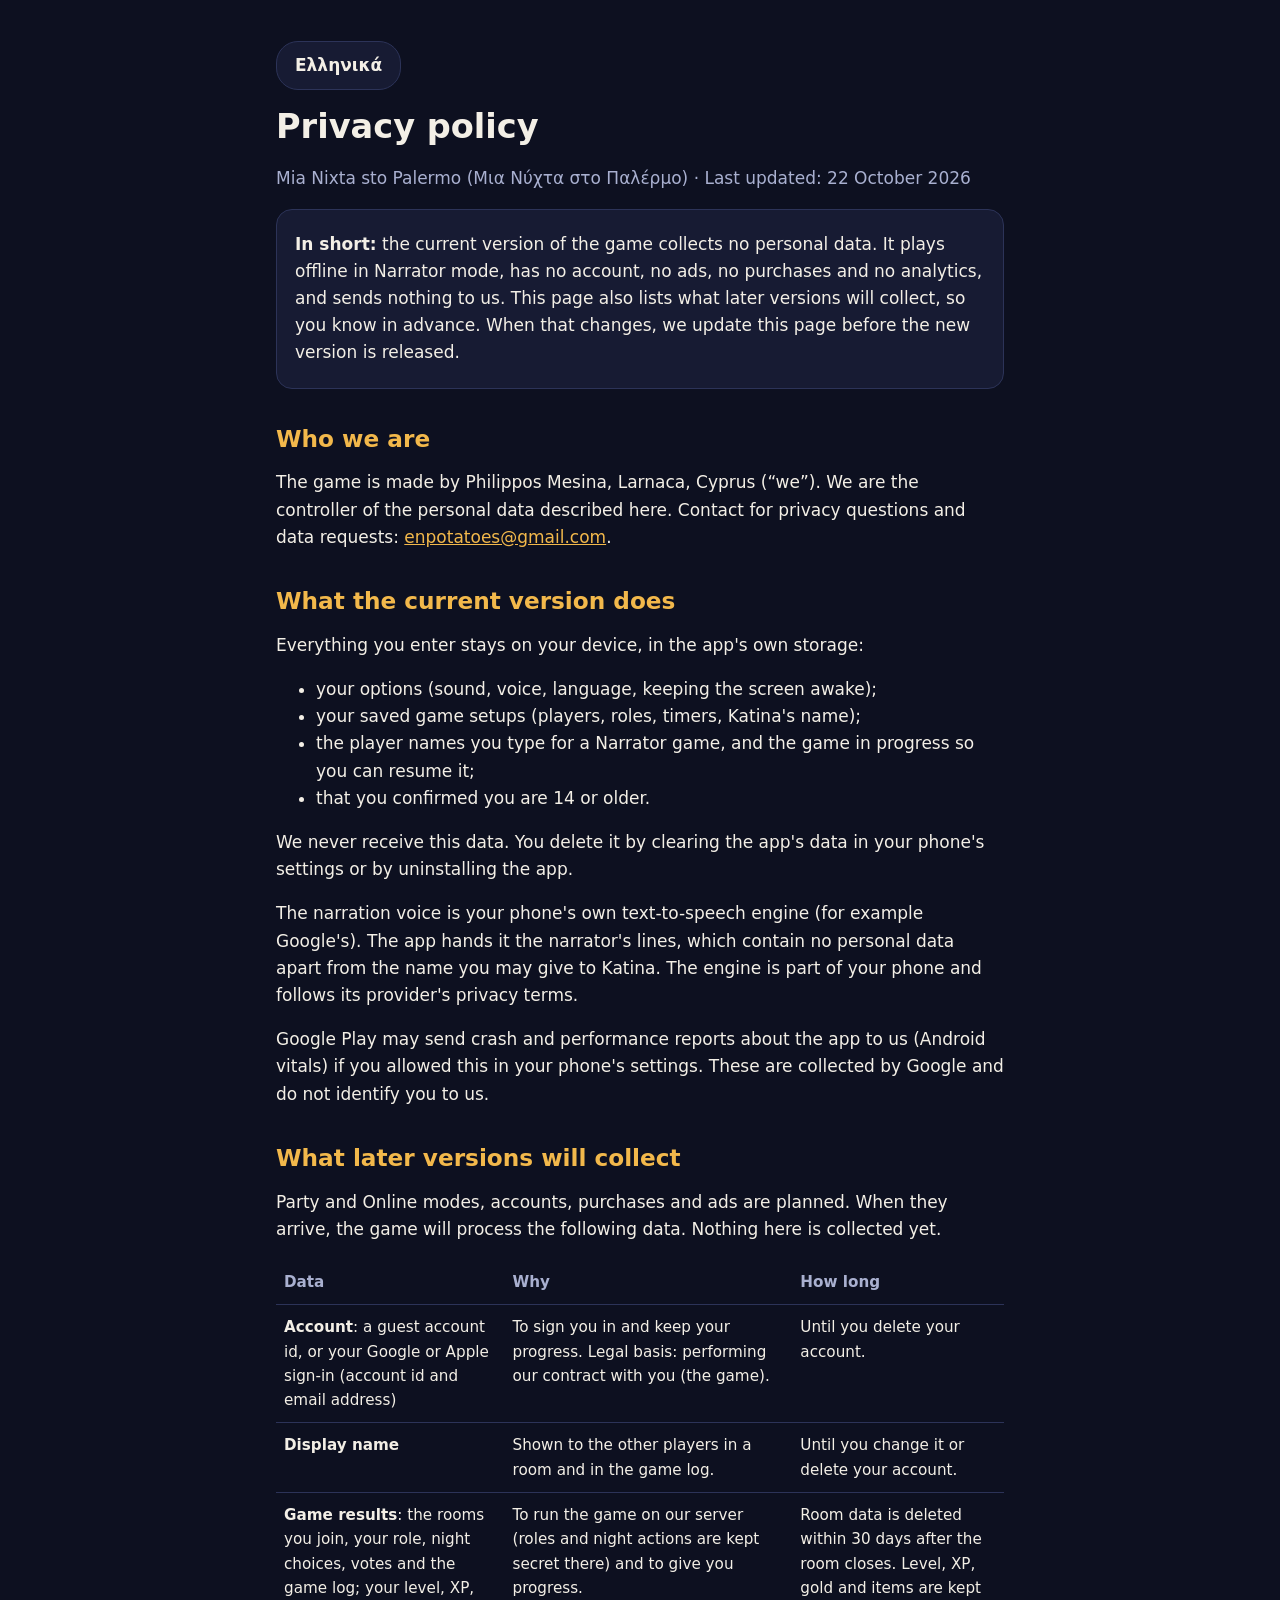
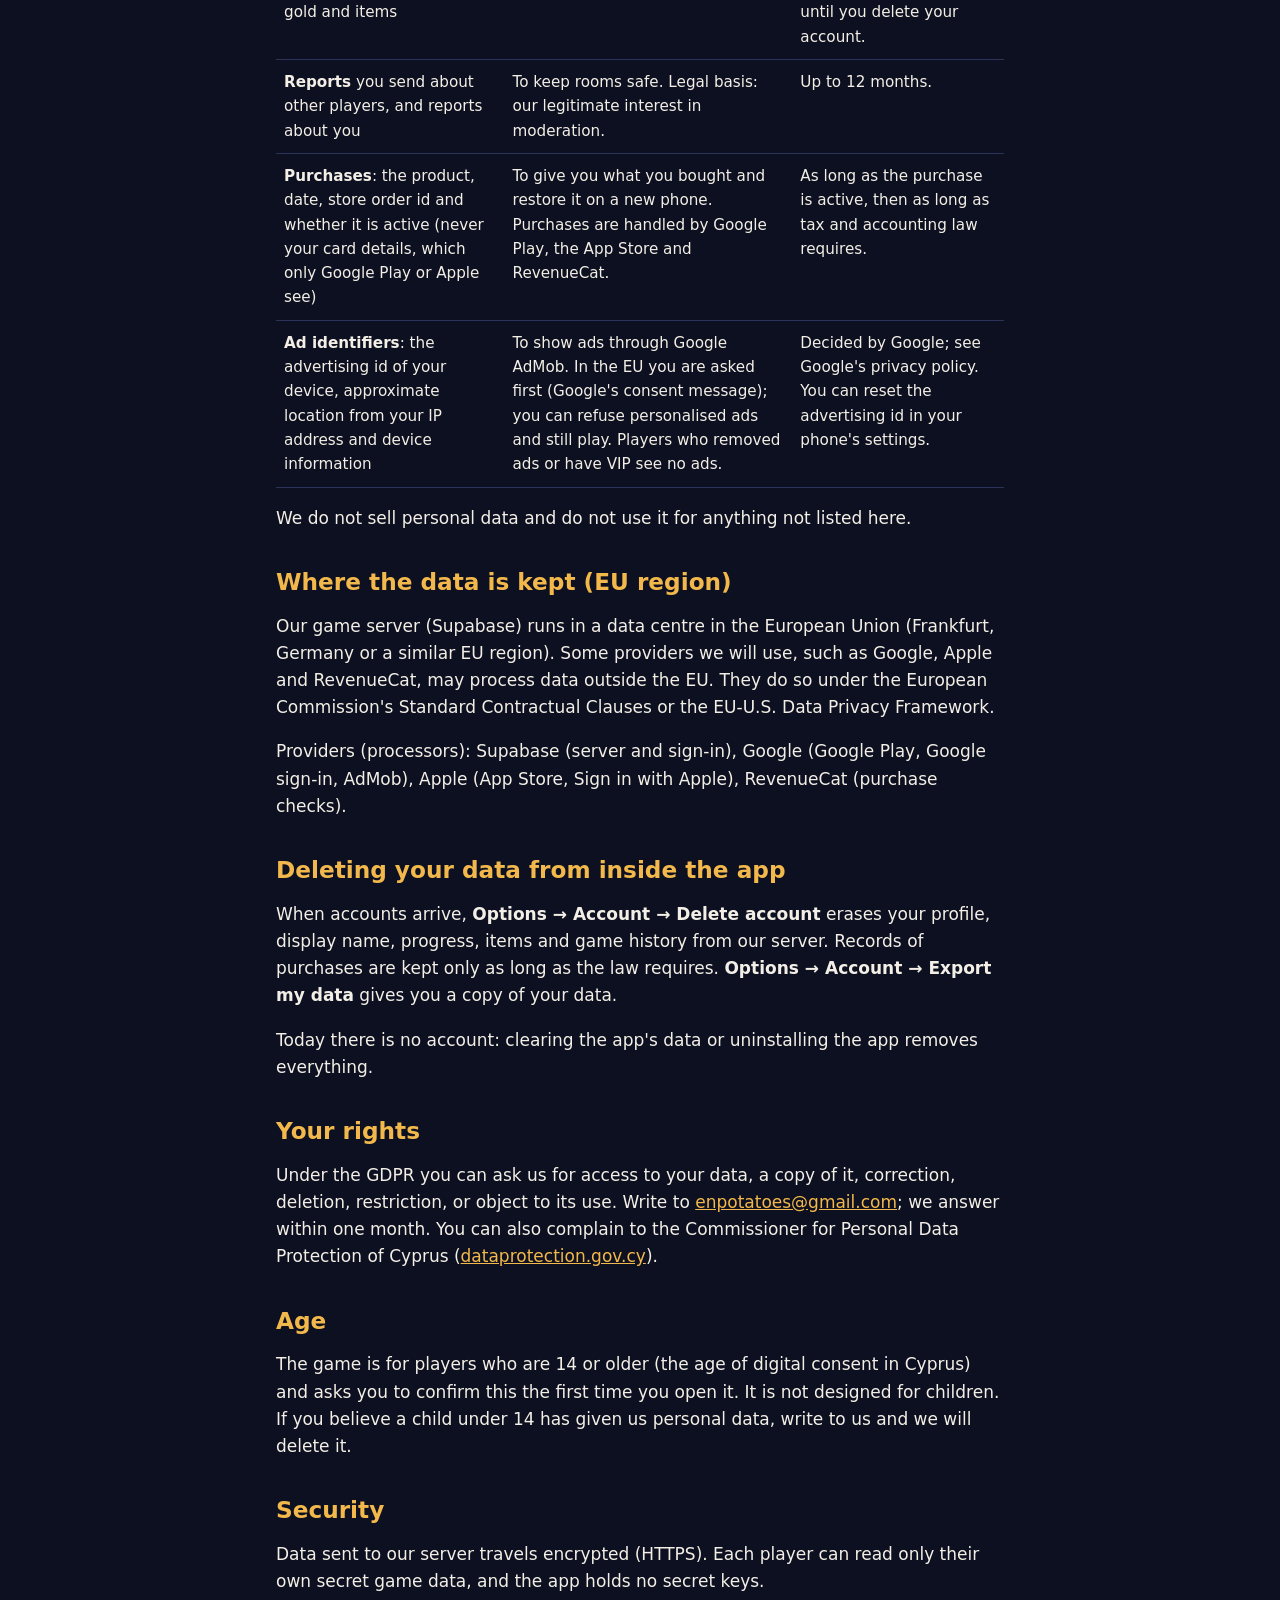
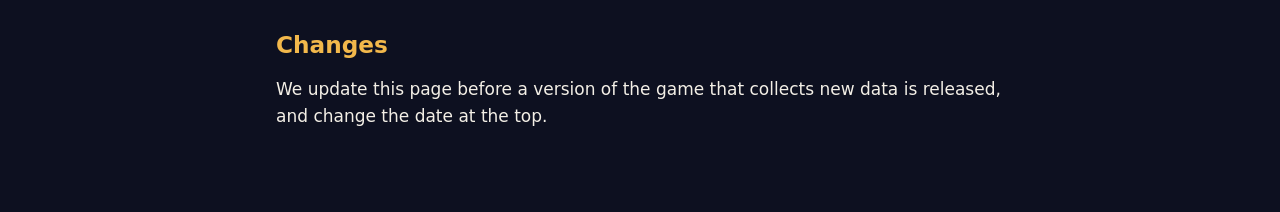
==== el/index.html @ 433ac6a8 "Add files via upload" ====
<!doctype html>
<html lang="en">
<head>
  <meta charset="utf-8">
  <meta name="viewport" content="width=device-width, initial-scale=1">
  <title>Privacy policy · Mia Nixta sto Palermo</title>
  <meta name="description" content="Privacy policy of the game Mia Nixta sto Palermo (Μια Νύχτα στο Παλέρμο).">
  <link rel="alternate" hreflang="el" href="el/">
  <link rel="stylesheet" href="style.css">
</head>
<body>
<main>
  <p><a class="lang" href="el/" hreflang="el" lang="el">Ελληνικά</a></p>

  <h1>Privacy policy</h1>
  <p class="muted">Mia Nixta sto Palermo (Μια Νύχτα στο Παλέρμο) · Last updated: 22 October 2026</p>

  <div class="box">
    <p><strong>In short:</strong> the current version of the game collects no personal data. It plays offline in
      Narrator mode, has no account, no ads, no purchases and no analytics, and sends nothing to us. This page also
      lists what later versions will collect, so you know in advance. When that changes, we update this page before
      the new version is released.</p>
  </div>

  <h2>Who we are</h2>
  <p>The game is made by Philippos Mesina, Larnaca, Cyprus (“we”). We are the controller of the personal data
    described here. Contact for privacy questions and data requests: <a href="mailto:enpotatoes@gmail.com">enpotatoes@gmail.com</a>.</p>

  <h2>What the current version does</h2>
  <p>Everything you enter stays on your device, in the app's own storage:</p>
  <ul>
    <li>your options (sound, voice, language, keeping the screen awake);</li>
    <li>your saved game setups (players, roles, timers, Katina's name);</li>
    <li>the player names you type for a Narrator game, and the game in progress so you can resume it;</li>
    <li>that you confirmed you are 14 or older.</li>
  </ul>
  <p>We never receive this data. You delete it by clearing the app's data in your phone's settings or by
    uninstalling the app.</p>
  <p>The narration voice is your phone's own text-to-speech engine (for example Google's). The app hands it the
    narrator's lines, which contain no personal data apart from the name you may give to Katina. The engine is part of
    your phone and follows its provider's privacy terms.</p>
  <p>Google Play may send crash and performance reports about the app to us (Android vitals) if you allowed this in
    your phone's settings. These are collected by Google and do not identify you to us.</p>

  <h2>What later versions will collect</h2>
  <p>Party and Online modes, accounts, purchases and ads are planned. When they arrive, the game will process the
    following data. Nothing here is collected yet.</p>
  <div class="table-wrap">
    <table>
      <thead>
        <tr><th scope="col">Data</th><th scope="col">Why</th><th scope="col">How long</th></tr>
      </thead>
      <tbody>
        <tr>
          <td><strong>Account</strong>: a guest account id, or your Google or Apple sign-in (account id and email
            address)</td>
          <td>To sign you in and keep your progress. Legal basis: performing our contract with you (the game).</td>
          <td>Until you delete your account.</td>
        </tr>
        <tr>
          <td><strong>Display name</strong></td>
          <td>Shown to the other players in a room and in the game log.</td>
          <td>Until you change it or delete your account.</td>
        </tr>
        <tr>
          <td><strong>Game results</strong>: the rooms you join, your role, night choices, votes and the game log;
            your level, XP, gold and items</td>
          <td>To run the game on our server (roles and night actions are kept secret there) and to give you
            progress.</td>
          <td>Room data is deleted within 30 days after the room closes. Level, XP, gold and items are kept until you
            delete your account.</td>
        </tr>
        <tr>
          <td><strong>Reports</strong> you send about other players, and reports about you</td>
          <td>To keep rooms safe. Legal basis: our legitimate interest in moderation.</td>
          <td>Up to 12 months.</td>
        </tr>
        <tr>
          <td><strong>Purchases</strong>: the product, date, store order id and whether it is active (never your
            card details, which only Google Play or Apple see)</td>
          <td>To give you what you bought and restore it on a new phone. Purchases are handled by Google Play, the
            App Store and RevenueCat.</td>
          <td>As long as the purchase is active, then as long as tax and accounting law requires.</td>
        </tr>
        <tr>
          <td><strong>Ad identifiers</strong>: the advertising id of your device, approximate location from your IP
            address and device information</td>
          <td>To show ads through Google AdMob. In the EU you are asked first (Google's consent message); you can
            refuse personalised ads and still play. Players who removed ads or have VIP see no ads.</td>
          <td>Decided by Google; see Google's privacy policy. You can reset the advertising id in your phone's
            settings.</td>
        </tr>
      </tbody>
    </table>
  </div>
  <p>We do not sell personal data and do not use it for anything not listed here.</p>

  <h2>Where the data is kept (EU region)</h2>
  <p>Our game server (Supabase) runs in a data centre in the European Union (Frankfurt, Germany or a similar EU
    region). Some providers we will use, such as Google, Apple and RevenueCat, may process data outside the EU. They do
    so under the European Commission's Standard Contractual Clauses or the EU-U.S. Data Privacy Framework.</p>
  <p>Providers (processors): Supabase (server and sign-in), Google (Google Play, Google sign-in, AdMob), Apple (App
    Store, Sign in with Apple), RevenueCat (purchase checks).</p>

  <h2>Deleting your data from inside the app</h2>
  <p>When accounts arrive, <strong>Options → Account → Delete account</strong> erases your profile, display name,
    progress, items and game history from our server. Records of purchases are kept only as long as the law requires.
    <strong>Options → Account → Export my data</strong> gives you a copy of your data.</p>
  <p>Today there is no account: clearing the app's data or uninstalling the app removes everything.</p>

  <h2>Your rights</h2>
  <p>Under the GDPR you can ask us for access to your data, a copy of it, correction, deletion, restriction, or object
    to its use. Write to <a href="mailto:enpotatoes@gmail.com">enpotatoes@gmail.com</a>; we answer within one month. You can also
    complain to the Commissioner for Personal Data Protection of Cyprus
    (<a href="https://www.dataprotection.gov.cy">dataprotection.gov.cy</a>).</p>

  <h2>Age</h2>
  <p>The game is for players who are 14 or older (the age of digital consent in Cyprus) and asks you to confirm this
    the first time you open it. It is not designed for children. If you believe a child under 14 has given us personal
    data, write to us and we will delete it.</p>

  <h2>Security</h2>
  <p>Data sent to our server travels encrypted (HTTPS). Each player can read only their own secret game data, and the
    app holds no secret keys.</p>

  <h2>Changes</h2>
  <p>We update this page before a version of the game that collects new data is released, and change the date at the
    top.</p>
</main>
</body>
</html>
---- el/style.css ----
:root {
  --bg: #0d1020;
  --surface: #171b33;
  --border: #2c3358;
  --text: #f3efe6;
  --muted: #a9b0d0;
  --gold: #f2b84b;
}

* {
  box-sizing: border-box;
}

body {
  margin: 0;
  background: var(--bg);
  color: var(--text);
  font: 17px/1.6 Inter, system-ui, -apple-system, "Segoe UI", Roboto, sans-serif;
}

main {
  max-width: 760px;
  margin: 0 auto;
  padding: 24px 16px 64px;
}

h1,
h2 {
  font-family: "Fira Sans Extra Condensed", "Arial Narrow", system-ui, sans-serif;
  line-height: 1.2;
}

h1 {
  font-size: 2.1rem;
  margin: 8px 0 4px;
}

h2 {
  font-size: 1.45rem;
  margin: 36px 0 8px;
  color: var(--gold);
}

a {
  color: var(--gold);
}

a:focus-visible {
  outline: 3px solid var(--gold);
  outline-offset: 2px;
}

.lang {
  display: inline-block;
  min-height: 44px;
  padding: 10px 18px;
  border: 1px solid var(--border);
  border-radius: 22px;
  background: var(--surface);
  text-decoration: none;
  color: var(--text);
  font-weight: 600;
}

.muted {
  color: var(--muted);
}

.box {
  background: var(--surface);
  border: 1px solid var(--border);
  border-radius: 16px;
  padding: 4px 18px;
}

.table-wrap {
  overflow-x: auto;
}

table {
  width: 100%;
  border-collapse: collapse;
  font-size: 0.95rem;
}

th,
td {
  text-align: left;
  vertical-align: top;
  padding: 10px 8px;
  border-bottom: 1px solid var(--border);
}

th {
  color: var(--muted);
  font-weight: 600;
}
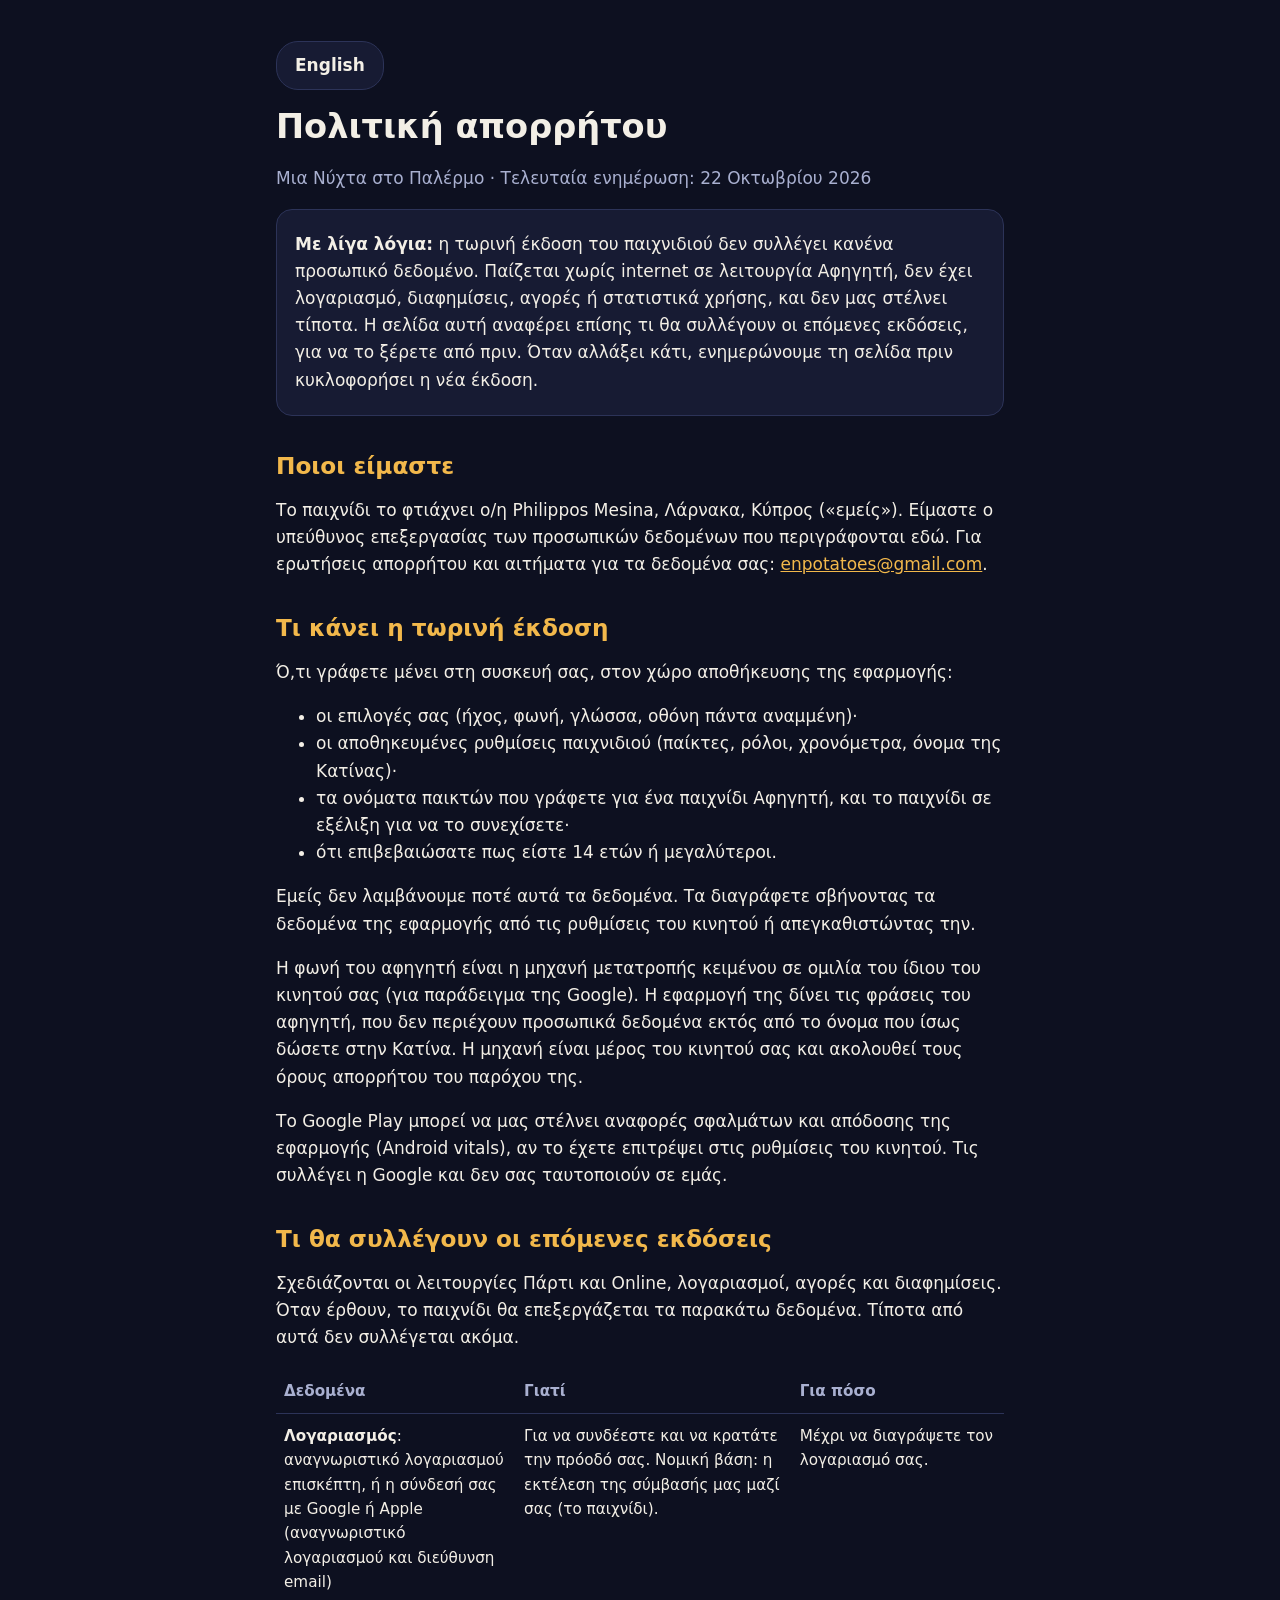
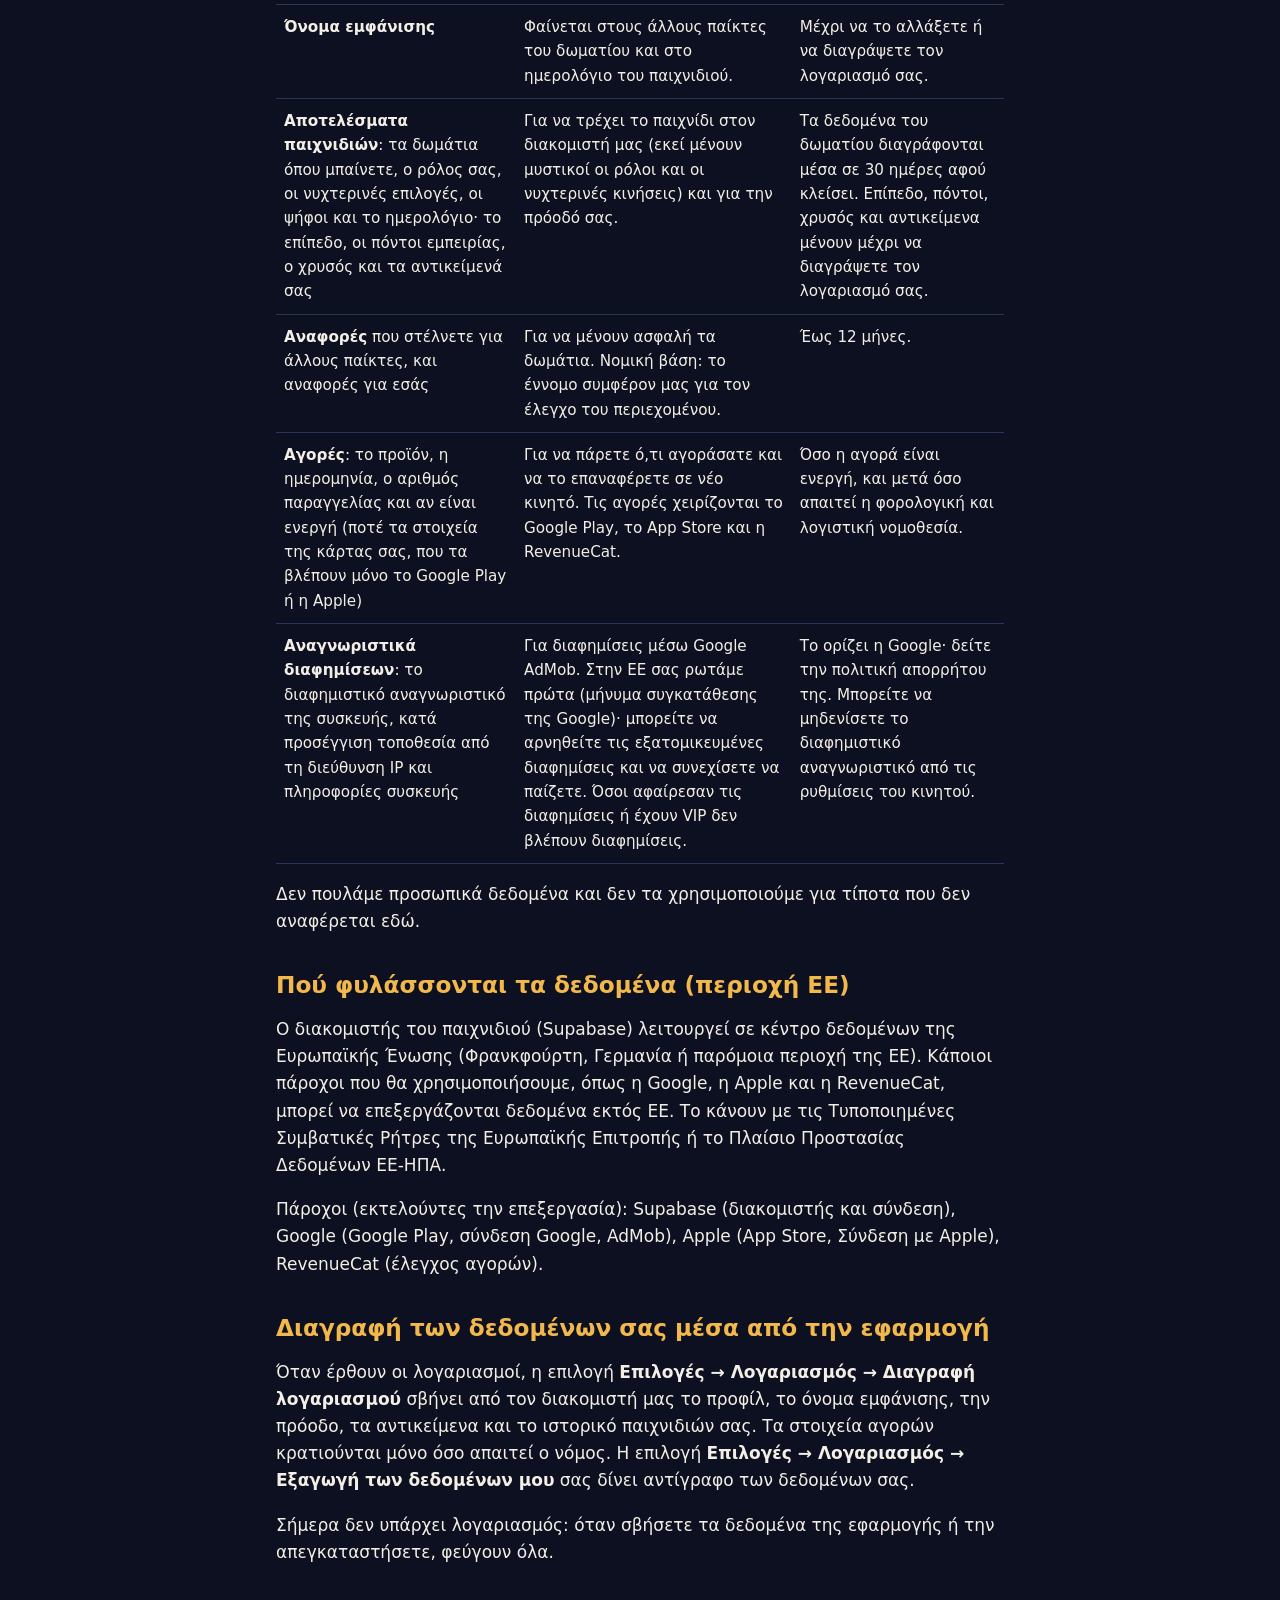
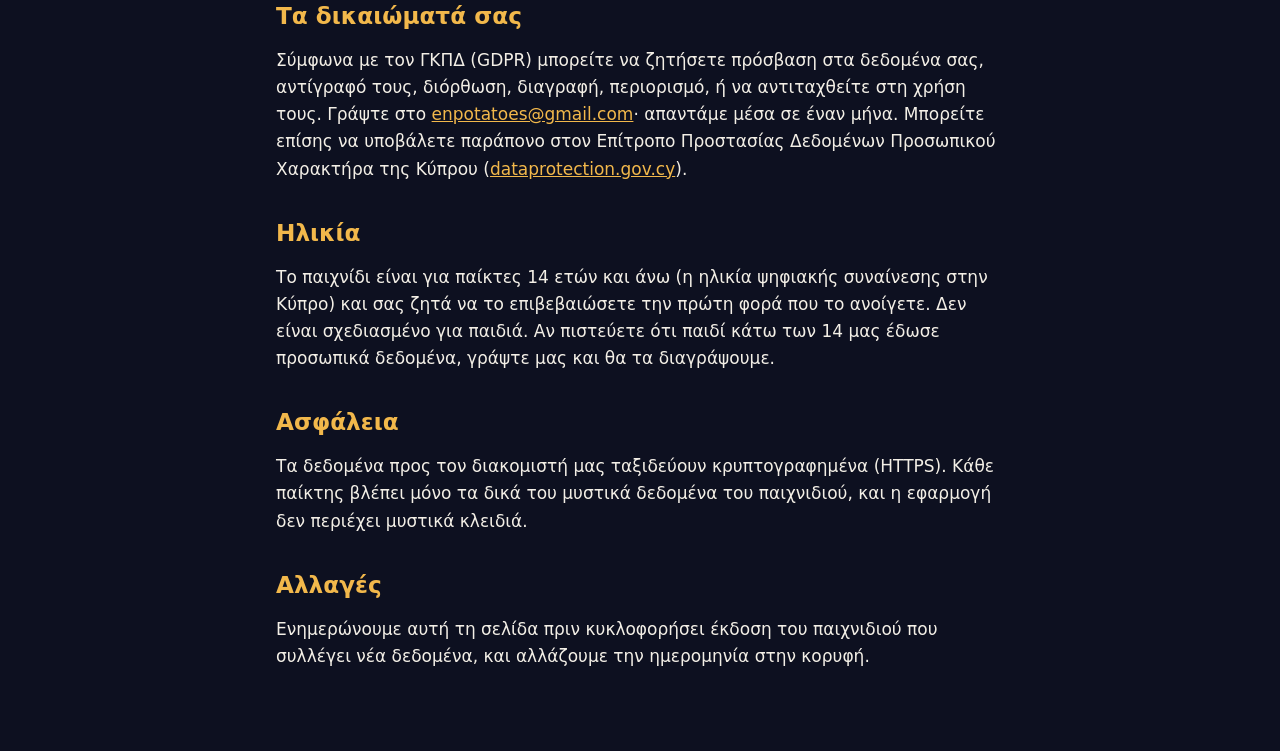
==== commit 64c31856: "Add files via upload" ====
--- a/el/index.html
+++ b/el/index.html
@@ -1,131 +1,136 @@
 <!doctype html>
-<html lang="en">
+<html lang="el">
 <head>
   <meta charset="utf-8">
   <meta name="viewport" content="width=device-width, initial-scale=1">
-  <title>Privacy policy · Mia Nixta sto Palermo</title>
-  <meta name="description" content="Privacy policy of the game Mia Nixta sto Palermo (Μια Νύχτα στο Παλέρμο).">
-  <link rel="alternate" hreflang="el" href="el/">
-  <link rel="stylesheet" href="style.css">
+  <title>Πολιτική απορρήτου · Μια Νύχτα στο Παλέρμο</title>
+  <meta name="description" content="Πολιτική απορρήτου του παιχνιδιού Μια Νύχτα στο Παλέρμο.">
+  <link rel="alternate" hreflang="en" href="../">
+  <link rel="stylesheet" href="../style.css">
 </head>
 <body>
 <main>
-  <p><a class="lang" href="el/" hreflang="el" lang="el">Ελληνικά</a></p>
+  <p><a class="lang" href="../" hreflang="en" lang="en">English</a></p>
 
-  <h1>Privacy policy</h1>
-  <p class="muted">Mia Nixta sto Palermo (Μια Νύχτα στο Παλέρμο) · Last updated: 22 October 2026</p>
+  <h1>Πολιτική απορρήτου</h1>
+  <p class="muted">Μια Νύχτα στο Παλέρμο · Τελευταία ενημέρωση: 22 Οκτωβρίου 2026</p>
 
   <div class="box">
-    <p><strong>In short:</strong> the current version of the game collects no personal data. It plays offline in
-      Narrator mode, has no account, no ads, no purchases and no analytics, and sends nothing to us. This page also
-      lists what later versions will collect, so you know in advance. When that changes, we update this page before
-      the new version is released.</p>
+    <p><strong>Με λίγα λόγια:</strong> η τωρινή έκδοση του παιχνιδιού δεν συλλέγει κανένα προσωπικό δεδομένο. Παίζεται
+      χωρίς internet σε λειτουργία Αφηγητή, δεν έχει λογαριασμό, διαφημίσεις, αγορές ή στατιστικά χρήσης, και δεν μας
+      στέλνει τίποτα. Η σελίδα αυτή αναφέρει επίσης τι θα συλλέγουν οι επόμενες εκδόσεις, για να το ξέρετε από πριν.
+      Όταν αλλάξει κάτι, ενημερώνουμε τη σελίδα πριν κυκλοφορήσει η νέα έκδοση.</p>
   </div>
 
-  <h2>Who we are</h2>
-  <p>The game is made by Philippos Mesina, Larnaca, Cyprus (“we”). We are the controller of the personal data
-    described here. Contact for privacy questions and data requests: <a href="mailto:enpotatoes@gmail.com">enpotatoes@gmail.com</a>.</p>
+  <h2>Ποιοι είμαστε</h2>
+  <p>Το παιχνίδι το φτιάχνει ο/η Philippos Mesina, Λάρνακα, Κύπρος («εμείς»). Είμαστε ο υπεύθυνος επεξεργασίας των
+    προσωπικών δεδομένων που περιγράφονται εδώ. Για ερωτήσεις απορρήτου και αιτήματα για τα δεδομένα σας:
+    <a href="mailto:enpotatoes@gmail.com">enpotatoes@gmail.com</a>.</p>
 
-  <h2>What the current version does</h2>
-  <p>Everything you enter stays on your device, in the app's own storage:</p>
+  <h2>Τι κάνει η τωρινή έκδοση</h2>
+  <p>Ό,τι γράφετε μένει στη συσκευή σας, στον χώρο αποθήκευσης της εφαρμογής:</p>
   <ul>
-    <li>your options (sound, voice, language, keeping the screen awake);</li>
-    <li>your saved game setups (players, roles, timers, Katina's name);</li>
-    <li>the player names you type for a Narrator game, and the game in progress so you can resume it;</li>
-    <li>that you confirmed you are 14 or older.</li>
+    <li>οι επιλογές σας (ήχος, φωνή, γλώσσα, οθόνη πάντα αναμμένη)·</li>
+    <li>οι αποθηκευμένες ρυθμίσεις παιχνιδιού (παίκτες, ρόλοι, χρονόμετρα, όνομα της Κατίνας)·</li>
+    <li>τα ονόματα παικτών που γράφετε για ένα παιχνίδι Αφηγητή, και το παιχνίδι σε εξέλιξη για να το συνεχίσετε·</li>
+    <li>ότι επιβεβαιώσατε πως είστε 14 ετών ή μεγαλύτεροι.</li>
   </ul>
-  <p>We never receive this data. You delete it by clearing the app's data in your phone's settings or by
-    uninstalling the app.</p>
-  <p>The narration voice is your phone's own text-to-speech engine (for example Google's). The app hands it the
-    narrator's lines, which contain no personal data apart from the name you may give to Katina. The engine is part of
-    your phone and follows its provider's privacy terms.</p>
-  <p>Google Play may send crash and performance reports about the app to us (Android vitals) if you allowed this in
-    your phone's settings. These are collected by Google and do not identify you to us.</p>
+  <p>Εμείς δεν λαμβάνουμε ποτέ αυτά τα δεδομένα. Τα διαγράφετε σβήνοντας τα δεδομένα της εφαρμογής από τις ρυθμίσεις
+    του κινητού ή απεγκαθιστώντας την.</p>
+  <p>Η φωνή του αφηγητή είναι η μηχανή μετατροπής κειμένου σε ομιλία του ίδιου του κινητού σας (για παράδειγμα της
+    Google). Η εφαρμογή της δίνει τις φράσεις του αφηγητή, που δεν περιέχουν προσωπικά δεδομένα εκτός από το όνομα που
+    ίσως δώσετε στην Κατίνα. Η μηχανή είναι μέρος του κινητού σας και ακολουθεί τους όρους απορρήτου του παρόχου της.</p>
+  <p>Το Google Play μπορεί να μας στέλνει αναφορές σφαλμάτων και απόδοσης της εφαρμογής (Android vitals), αν το έχετε
+    επιτρέψει στις ρυθμίσεις του κινητού. Τις συλλέγει η Google και δεν σας ταυτοποιούν σε εμάς.</p>
 
-  <h2>What later versions will collect</h2>
-  <p>Party and Online modes, accounts, purchases and ads are planned. When they arrive, the game will process the
-    following data. Nothing here is collected yet.</p>
+  <h2>Τι θα συλλέγουν οι επόμενες εκδόσεις</h2>
+  <p>Σχεδιάζονται οι λειτουργίες Πάρτι και Online, λογαριασμοί, αγορές και διαφημίσεις. Όταν έρθουν, το παιχνίδι θα
+    επεξεργάζεται τα παρακάτω δεδομένα. Τίποτα από αυτά δεν συλλέγεται ακόμα.</p>
   <div class="table-wrap">
     <table>
       <thead>
-        <tr><th scope="col">Data</th><th scope="col">Why</th><th scope="col">How long</th></tr>
+        <tr><th scope="col">Δεδομένα</th><th scope="col">Γιατί</th><th scope="col">Για πόσο</th></tr>
       </thead>
       <tbody>
         <tr>
-          <td><strong>Account</strong>: a guest account id, or your Google or Apple sign-in (account id and email
-            address)</td>
-          <td>To sign you in and keep your progress. Legal basis: performing our contract with you (the game).</td>
-          <td>Until you delete your account.</td>
+          <td><strong>Λογαριασμός</strong>: αναγνωριστικό λογαριασμού επισκέπτη, ή η σύνδεσή σας με Google ή Apple
+            (αναγνωριστικό λογαριασμού και διεύθυνση email)</td>
+          <td>Για να συνδέεστε και να κρατάτε την πρόοδό σας. Νομική βάση: η εκτέλεση της σύμβασής μας μαζί σας (το
+            παιχνίδι).</td>
+          <td>Μέχρι να διαγράψετε τον λογαριασμό σας.</td>
         </tr>
         <tr>
-          <td><strong>Display name</strong></td>
-          <td>Shown to the other players in a room and in the game log.</td>
-          <td>Until you change it or delete your account.</td>
+          <td><strong>Όνομα εμφάνισης</strong></td>
+          <td>Φαίνεται στους άλλους παίκτες του δωματίου και στο ημερολόγιο του παιχνιδιού.</td>
+          <td>Μέχρι να το αλλάξετε ή να διαγράψετε τον λογαριασμό σας.</td>
         </tr>
         <tr>
-          <td><strong>Game results</strong>: the rooms you join, your role, night choices, votes and the game log;
-            your level, XP, gold and items</td>
-          <td>To run the game on our server (roles and night actions are kept secret there) and to give you
-            progress.</td>
-          <td>Room data is deleted within 30 days after the room closes. Level, XP, gold and items are kept until you
-            delete your account.</td>
+          <td><strong>Αποτελέσματα παιχνιδιών</strong>: τα δωμάτια όπου μπαίνετε, ο ρόλος σας, οι νυχτερινές
+            επιλογές, οι ψήφοι και το ημερολόγιο· το επίπεδο, οι πόντοι εμπειρίας, ο χρυσός και τα αντικείμενά σας</td>
+          <td>Για να τρέχει το παιχνίδι στον διακομιστή μας (εκεί μένουν μυστικοί οι ρόλοι και οι νυχτερινές
+            κινήσεις) και για την πρόοδό σας.</td>
+          <td>Τα δεδομένα του δωματίου διαγράφονται μέσα σε 30 ημέρες αφού κλείσει. Επίπεδο, πόντοι, χρυσός και
+            αντικείμενα μένουν μέχρι να διαγράψετε τον λογαριασμό σας.</td>
         </tr>
         <tr>
-          <td><strong>Reports</strong> you send about other players, and reports about you</td>
-          <td>To keep rooms safe. Legal basis: our legitimate interest in moderation.</td>
-          <td>Up to 12 months.</td>
+          <td><strong>Αναφορές</strong> που στέλνετε για άλλους παίκτες, και αναφορές για εσάς</td>
+          <td>Για να μένουν ασφαλή τα δωμάτια. Νομική βάση: το έννομο συμφέρον μας για τον έλεγχο του περιεχομένου.</td>
+          <td>Έως 12 μήνες.</td>
         </tr>
         <tr>
-          <td><strong>Purchases</strong>: the product, date, store order id and whether it is active (never your
-            card details, which only Google Play or Apple see)</td>
-          <td>To give you what you bought and restore it on a new phone. Purchases are handled by Google Play, the
-            App Store and RevenueCat.</td>
-          <td>As long as the purchase is active, then as long as tax and accounting law requires.</td>
+          <td><strong>Αγορές</strong>: το προϊόν, η ημερομηνία, ο αριθμός παραγγελίας και αν είναι ενεργή (ποτέ τα
+            στοιχεία της κάρτας σας, που τα βλέπουν μόνο το Google Play ή η Apple)</td>
+          <td>Για να πάρετε ό,τι αγοράσατε και να το επαναφέρετε σε νέο κινητό. Τις αγορές χειρίζονται το Google
+            Play, το App Store και η RevenueCat.</td>
+          <td>Όσο η αγορά είναι ενεργή, και μετά όσο απαιτεί η φορολογική και λογιστική νομοθεσία.</td>
         </tr>
         <tr>
-          <td><strong>Ad identifiers</strong>: the advertising id of your device, approximate location from your IP
-            address and device information</td>
-          <td>To show ads through Google AdMob. In the EU you are asked first (Google's consent message); you can
-            refuse personalised ads and still play. Players who removed ads or have VIP see no ads.</td>
-          <td>Decided by Google; see Google's privacy policy. You can reset the advertising id in your phone's
-            settings.</td>
+          <td><strong>Αναγνωριστικά διαφημίσεων</strong>: το διαφημιστικό αναγνωριστικό της συσκευής, κατά
+            προσέγγιση τοποθεσία από τη διεύθυνση IP και πληροφορίες συσκευής</td>
+          <td>Για διαφημίσεις μέσω Google AdMob. Στην ΕΕ σας ρωτάμε πρώτα (μήνυμα συγκατάθεσης της Google)· μπορείτε
+            να αρνηθείτε τις εξατομικευμένες διαφημίσεις και να συνεχίσετε να παίζετε. Όσοι αφαίρεσαν τις διαφημίσεις ή
+            έχουν VIP δεν βλέπουν διαφημίσεις.</td>
+          <td>Το ορίζει η Google· δείτε την πολιτική απορρήτου της. Μπορείτε να μηδενίσετε το διαφημιστικό
+            αναγνωριστικό από τις ρυθμίσεις του κινητού.</td>
         </tr>
       </tbody>
     </table>
   </div>
-  <p>We do not sell personal data and do not use it for anything not listed here.</p>
+  <p>Δεν πουλάμε προσωπικά δεδομένα και δεν τα χρησιμοποιούμε για τίποτα που δεν αναφέρεται εδώ.</p>
 
-  <h2>Where the data is kept (EU region)</h2>
-  <p>Our game server (Supabase) runs in a data centre in the European Union (Frankfurt, Germany or a similar EU
-    region). Some providers we will use, such as Google, Apple and RevenueCat, may process data outside the EU. They do
-    so under the European Commission's Standard Contractual Clauses or the EU-U.S. Data Privacy Framework.</p>
-  <p>Providers (processors): Supabase (server and sign-in), Google (Google Play, Google sign-in, AdMob), Apple (App
-    Store, Sign in with Apple), RevenueCat (purchase checks).</p>
+  <h2>Πού φυλάσσονται τα δεδομένα (περιοχή ΕΕ)</h2>
+  <p>Ο διακομιστής του παιχνιδιού (Supabase) λειτουργεί σε κέντρο δεδομένων της Ευρωπαϊκής Ένωσης (Φρανκφούρτη,
+    Γερμανία ή παρόμοια περιοχή της ΕΕ). Κάποιοι πάροχοι που θα χρησιμοποιήσουμε, όπως η Google, η Apple και η
+    RevenueCat, μπορεί να επεξεργάζονται δεδομένα εκτός ΕΕ. Το κάνουν με τις Τυποποιημένες Συμβατικές Ρήτρες της
+    Ευρωπαϊκής Επιτροπής ή το Πλαίσιο Προστασίας Δεδομένων ΕΕ-ΗΠΑ.</p>
+  <p>Πάροχοι (εκτελούντες την επεξεργασία): Supabase (διακομιστής και σύνδεση), Google (Google Play, σύνδεση Google,
+    AdMob), Apple (App Store, Σύνδεση με Apple), RevenueCat (έλεγχος αγορών).</p>
 
-  <h2>Deleting your data from inside the app</h2>
-  <p>When accounts arrive, <strong>Options → Account → Delete account</strong> erases your profile, display name,
-    progress, items and game history from our server. Records of purchases are kept only as long as the law requires.
-    <strong>Options → Account → Export my data</strong> gives you a copy of your data.</p>
-  <p>Today there is no account: clearing the app's data or uninstalling the app removes everything.</p>
+  <h2>Διαγραφή των δεδομένων σας μέσα από την εφαρμογή</h2>
+  <p>Όταν έρθουν οι λογαριασμοί, η επιλογή <strong>Επιλογές → Λογαριασμός → Διαγραφή λογαριασμού</strong> σβήνει από
+    τον διακομιστή μας το προφίλ, το όνομα εμφάνισης, την πρόοδο, τα αντικείμενα και το ιστορικό παιχνιδιών σας. Τα
+    στοιχεία αγορών κρατιούνται μόνο όσο απαιτεί ο νόμος. Η επιλογή <strong>Επιλογές → Λογαριασμός → Εξαγωγή των
+    δεδομένων μου</strong> σας δίνει αντίγραφο των δεδομένων σας.</p>
+  <p>Σήμερα δεν υπάρχει λογαριασμός: όταν σβήσετε τα δεδομένα της εφαρμογής ή την απεγκαταστήσετε, φεύγουν όλα.</p>
 
-  <h2>Your rights</h2>
-  <p>Under the GDPR you can ask us for access to your data, a copy of it, correction, deletion, restriction, or object
-    to its use. Write to <a href="mailto:enpotatoes@gmail.com">enpotatoes@gmail.com</a>; we answer within one month. You can also
-    complain to the Commissioner for Personal Data Protection of Cyprus
-    (<a href="https://www.dataprotection.gov.cy">dataprotection.gov.cy</a>).</p>
+  <h2>Τα δικαιώματά σας</h2>
+  <p>Σύμφωνα με τον ΓΚΠΔ (GDPR) μπορείτε να ζητήσετε πρόσβαση στα δεδομένα σας, αντίγραφό τους, διόρθωση, διαγραφή,
+    περιορισμό, ή να αντιταχθείτε στη χρήση τους. Γράψτε στο <a href="mailto:enpotatoes@gmail.com">enpotatoes@gmail.com</a>·
+    απαντάμε μέσα σε έναν μήνα. Μπορείτε επίσης να υποβάλετε παράπονο στον Επίτροπο Προστασίας Δεδομένων Προσωπικού
+    Χαρακτήρα της Κύπρου (<a href="https://www.dataprotection.gov.cy">dataprotection.gov.cy</a>).</p>
 
-  <h2>Age</h2>
-  <p>The game is for players who are 14 or older (the age of digital consent in Cyprus) and asks you to confirm this
-    the first time you open it. It is not designed for children. If you believe a child under 14 has given us personal
-    data, write to us and we will delete it.</p>
+  <h2>Ηλικία</h2>
+  <p>Το παιχνίδι είναι για παίκτες 14 ετών και άνω (η ηλικία ψηφιακής συναίνεσης στην Κύπρο) και σας ζητά να το
+    επιβεβαιώσετε την πρώτη φορά που το ανοίγετε. Δεν είναι σχεδιασμένο για παιδιά. Αν πιστεύετε ότι παιδί κάτω των 14
+    μας έδωσε προσωπικά δεδομένα, γράψτε μας και θα τα διαγράψουμε.</p>
 
-  <h2>Security</h2>
-  <p>Data sent to our server travels encrypted (HTTPS). Each player can read only their own secret game data, and the
-    app holds no secret keys.</p>
+  <h2>Ασφάλεια</h2>
+  <p>Τα δεδομένα προς τον διακομιστή μας ταξιδεύουν κρυπτογραφημένα (HTTPS). Κάθε παίκτης βλέπει μόνο τα δικά του
+    μυστικά δεδομένα του παιχνιδιού, και η εφαρμογή δεν περιέχει μυστικά κλειδιά.</p>
 
-  <h2>Changes</h2>
-  <p>We update this page before a version of the game that collects new data is released, and change the date at the
-    top.</p>
+  <h2>Αλλαγές</h2>
+  <p>Ενημερώνουμε αυτή τη σελίδα πριν κυκλοφορήσει έκδοση του παιχνιδιού που συλλέγει νέα δεδομένα, και αλλάζουμε την
+    ημερομηνία στην κορυφή.</p>
 </main>
 </body>
 </html>
--- a/style.css
+++ b/style.css
@@ -0,0 +1,97 @@
+:root {
+  --bg: #0d1020;
+  --surface: #171b33;
+  --border: #2c3358;
+  --text: #f3efe6;
+  --muted: #a9b0d0;
+  --gold: #f2b84b;
+}
+
+* {
+  box-sizing: border-box;
+}
+
+body {
+  margin: 0;
+  background: var(--bg);
+  color: var(--text);
+  font: 17px/1.6 Inter, system-ui, -apple-system, "Segoe UI", Roboto, sans-serif;
+}
+
+main {
+  max-width: 760px;
+  margin: 0 auto;
+  padding: 24px 16px 64px;
+}
+
+h1,
+h2 {
+  font-family: "Fira Sans Extra Condensed", "Arial Narrow", system-ui, sans-serif;
+  line-height: 1.2;
+}
+
+h1 {
+  font-size: 2.1rem;
+  margin: 8px 0 4px;
+}
+
+h2 {
+  font-size: 1.45rem;
+  margin: 36px 0 8px;
+  color: var(--gold);
+}
+
+a {
+  color: var(--gold);
+}
+
+a:focus-visible {
+  outline: 3px solid var(--gold);
+  outline-offset: 2px;
+}
+
+.lang {
+  display: inline-block;
+  min-height: 44px;
+  padding: 10px 18px;
+  border: 1px solid var(--border);
+  border-radius: 22px;
+  background: var(--surface);
+  text-decoration: none;
+  color: var(--text);
+  font-weight: 600;
+}
+
+.muted {
+  color: var(--muted);
+}
+
+.box {
+  background: var(--surface);
+  border: 1px solid var(--border);
+  border-radius: 16px;
+  padding: 4px 18px;
+}
+
+.table-wrap {
+  overflow-x: auto;
+}
+
+table {
+  width: 100%;
+  border-collapse: collapse;
+  font-size: 0.95rem;
+}
+
+th,
+td {
+  text-align: left;
+  vertical-align: top;
+  padding: 10px 8px;
+  border-bottom: 1px solid var(--border);
+}
+
+th {
+  color: var(--muted);
+  font-weight: 600;
+}
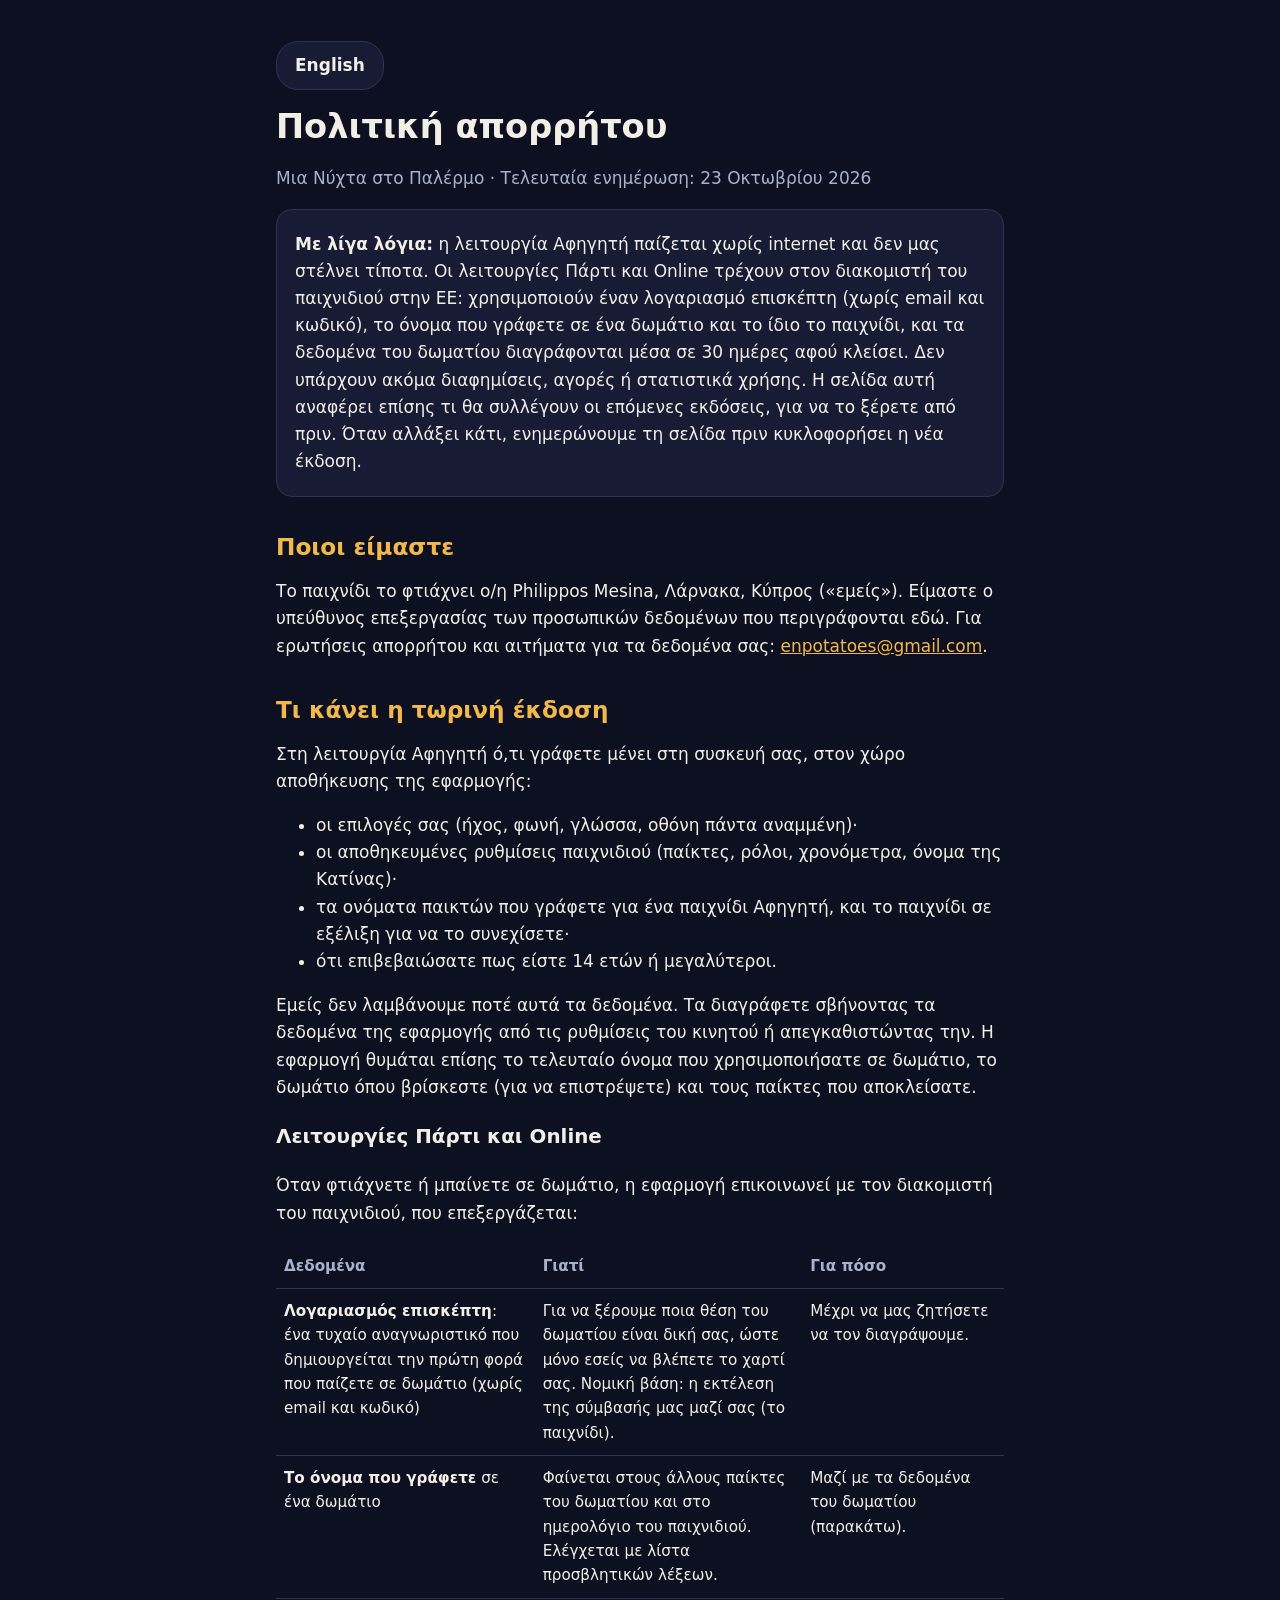
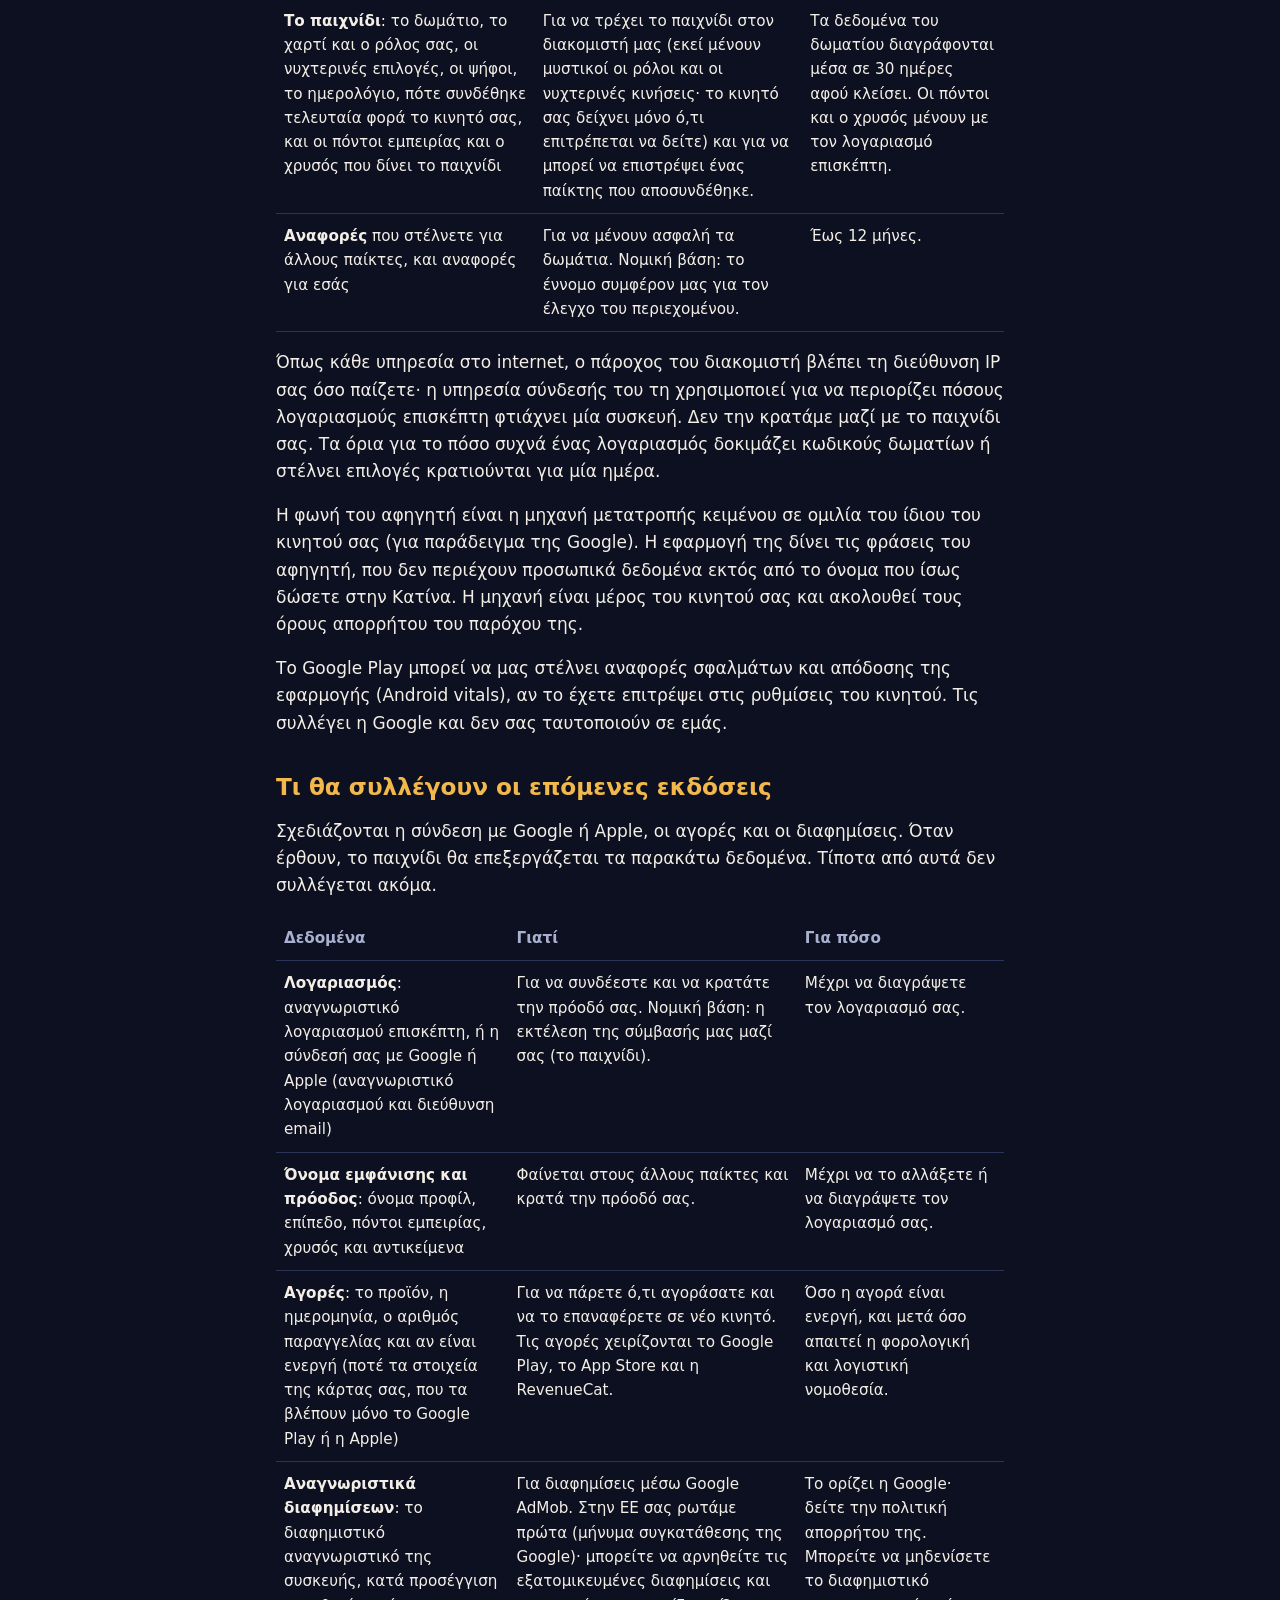
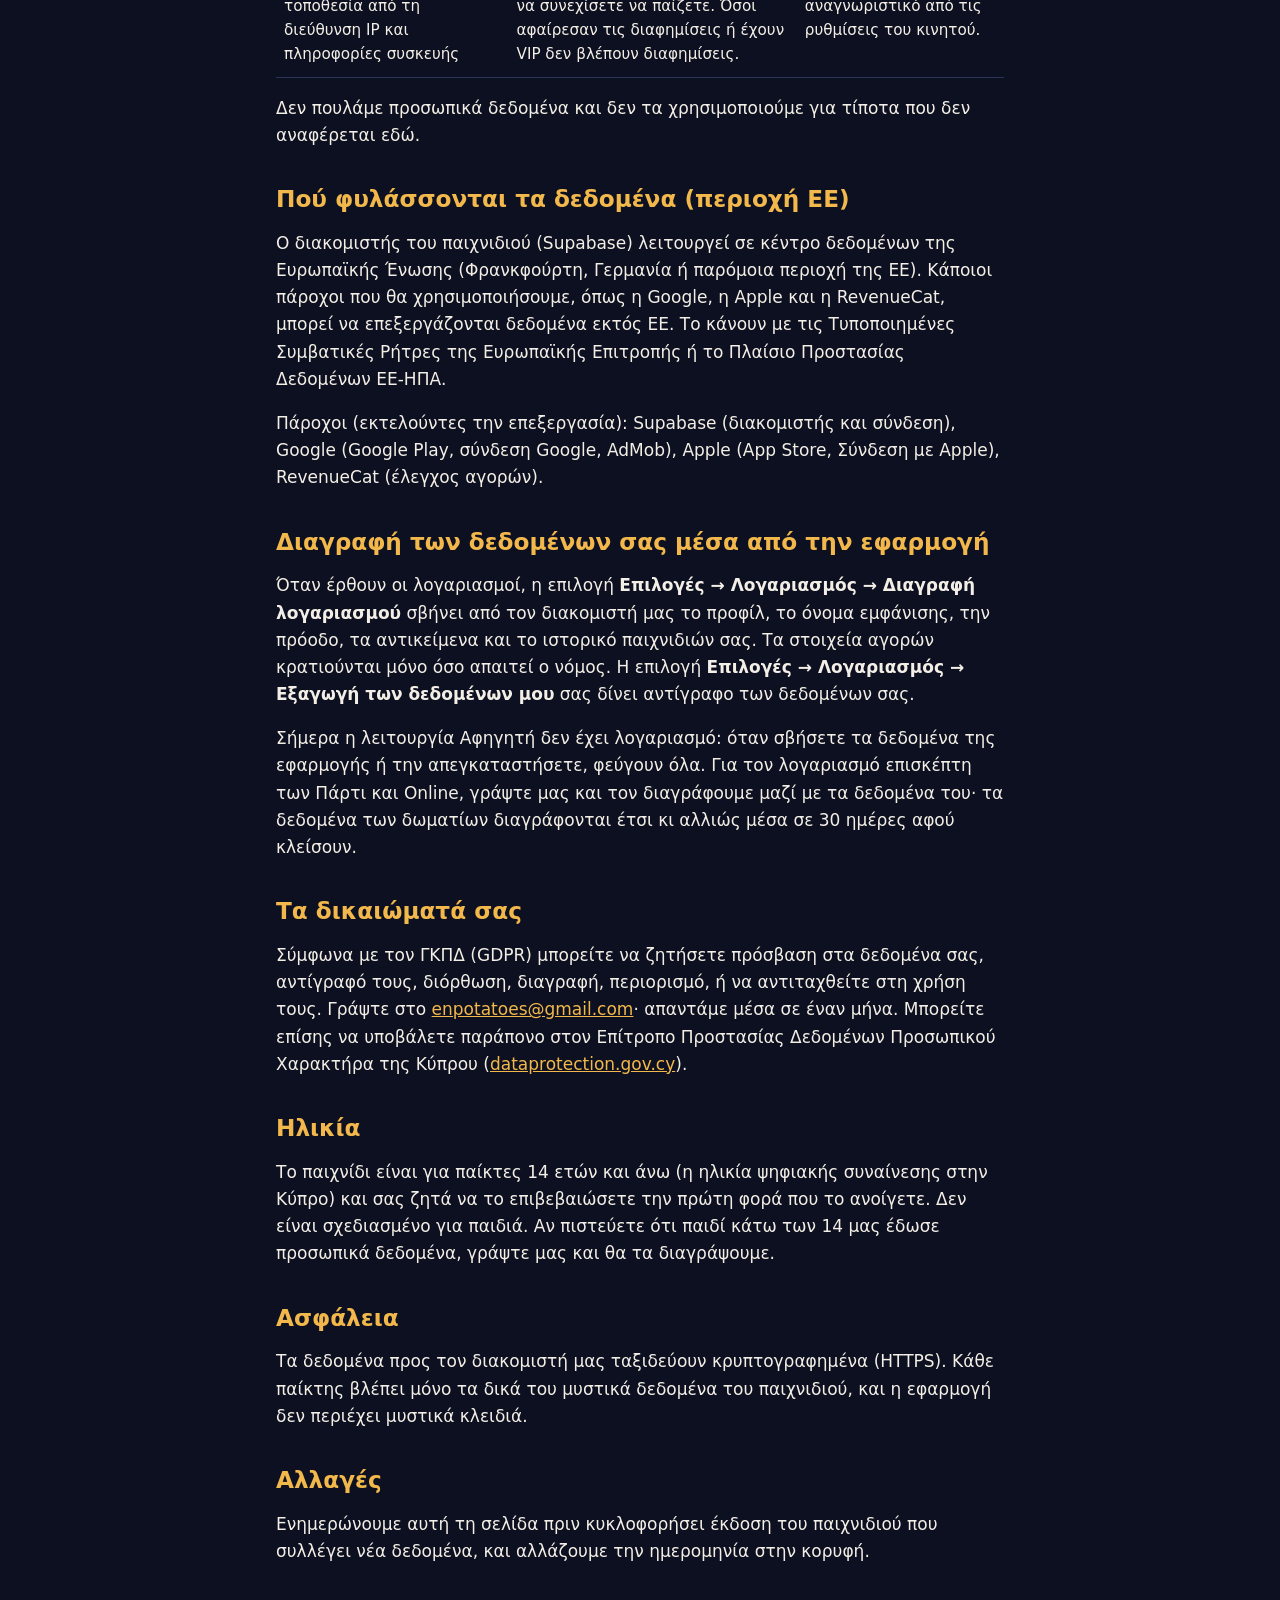
==== commit fa277534: "Update privacy policy and add invite page" ====
--- a/el/index.html
+++ b/el/index.html
@@ -13,13 +13,15 @@
   <p><a class="lang" href="../" hreflang="en" lang="en">English</a></p>
 
   <h1>Πολιτική απορρήτου</h1>
-  <p class="muted">Μια Νύχτα στο Παλέρμο · Τελευταία ενημέρωση: 22 Οκτωβρίου 2026</p>
+  <p class="muted">Μια Νύχτα στο Παλέρμο · Τελευταία ενημέρωση: 23 Οκτωβρίου 2026</p>
 
   <div class="box">
-    <p><strong>Με λίγα λόγια:</strong> η τωρινή έκδοση του παιχνιδιού δεν συλλέγει κανένα προσωπικό δεδομένο. Παίζεται
-      χωρίς internet σε λειτουργία Αφηγητή, δεν έχει λογαριασμό, διαφημίσεις, αγορές ή στατιστικά χρήσης, και δεν μας
-      στέλνει τίποτα. Η σελίδα αυτή αναφέρει επίσης τι θα συλλέγουν οι επόμενες εκδόσεις, για να το ξέρετε από πριν.
-      Όταν αλλάξει κάτι, ενημερώνουμε τη σελίδα πριν κυκλοφορήσει η νέα έκδοση.</p>
+    <p><strong>Με λίγα λόγια:</strong> η λειτουργία Αφηγητή παίζεται χωρίς internet και δεν μας στέλνει τίποτα. Οι
+      λειτουργίες Πάρτι και Online τρέχουν στον διακομιστή του παιχνιδιού στην ΕΕ: χρησιμοποιούν έναν λογαριασμό
+      επισκέπτη (χωρίς email και κωδικό), το όνομα που γράφετε σε ένα δωμάτιο και το ίδιο το παιχνίδι, και τα δεδομένα
+      του δωματίου διαγράφονται μέσα σε 30 ημέρες αφού κλείσει. Δεν υπάρχουν ακόμα διαφημίσεις, αγορές ή στατιστικά
+      χρήσης. Η σελίδα αυτή αναφέρει επίσης τι θα συλλέγουν οι επόμενες εκδόσεις, για να το ξέρετε από πριν. Όταν
+      αλλάξει κάτι, ενημερώνουμε τη σελίδα πριν κυκλοφορήσει η νέα έκδοση.</p>
   </div>
 
   <h2>Ποιοι είμαστε</h2>
@@ -28,7 +30,7 @@
     <a href="mailto:enpotatoes@gmail.com">enpotatoes@gmail.com</a>.</p>
 
   <h2>Τι κάνει η τωρινή έκδοση</h2>
-  <p>Ό,τι γράφετε μένει στη συσκευή σας, στον χώρο αποθήκευσης της εφαρμογής:</p>
+  <p>Στη λειτουργία Αφηγητή ό,τι γράφετε μένει στη συσκευή σας, στον χώρο αποθήκευσης της εφαρμογής:</p>
   <ul>
     <li>οι επιλογές σας (ήχος, φωνή, γλώσσα, οθόνη πάντα αναμμένη)·</li>
     <li>οι αποθηκευμένες ρυθμίσεις παιχνιδιού (παίκτες, ρόλοι, χρονόμετρα, όνομα της Κατίνας)·</li>
@@ -36,7 +38,53 @@
     <li>ότι επιβεβαιώσατε πως είστε 14 ετών ή μεγαλύτεροι.</li>
   </ul>
   <p>Εμείς δεν λαμβάνουμε ποτέ αυτά τα δεδομένα. Τα διαγράφετε σβήνοντας τα δεδομένα της εφαρμογής από τις ρυθμίσεις
-    του κινητού ή απεγκαθιστώντας την.</p>
+    του κινητού ή απεγκαθιστώντας την. Η εφαρμογή θυμάται επίσης το τελευταίο όνομα που χρησιμοποιήσατε σε δωμάτιο, το
+    δωμάτιο όπου βρίσκεστε (για να επιστρέψετε) και τους παίκτες που αποκλείσατε.</p>
+
+  <h3>Λειτουργίες Πάρτι και Online</h3>
+  <p>Όταν φτιάχνετε ή μπαίνετε σε δωμάτιο, η εφαρμογή επικοινωνεί με τον διακομιστή του παιχνιδιού, που
+    επεξεργάζεται:</p>
+  <div class="table-wrap">
+    <table>
+      <thead>
+        <tr><th scope="col">Δεδομένα</th><th scope="col">Γιατί</th><th scope="col">Για πόσο</th></tr>
+      </thead>
+      <tbody>
+        <tr>
+          <td><strong>Λογαριασμός επισκέπτη</strong>: ένα τυχαίο αναγνωριστικό που δημιουργείται την πρώτη φορά που
+            παίζετε σε δωμάτιο (χωρίς email και κωδικό)</td>
+          <td>Για να ξέρουμε ποια θέση του δωματίου είναι δική σας, ώστε μόνο εσείς να βλέπετε το χαρτί σας. Νομική
+            βάση: η εκτέλεση της σύμβασής μας μαζί σας (το παιχνίδι).</td>
+          <td>Μέχρι να μας ζητήσετε να τον διαγράψουμε.</td>
+        </tr>
+        <tr>
+          <td><strong>Το όνομα που γράφετε</strong> σε ένα δωμάτιο</td>
+          <td>Φαίνεται στους άλλους παίκτες του δωματίου και στο ημερολόγιο του παιχνιδιού. Ελέγχεται με λίστα
+            προσβλητικών λέξεων.</td>
+          <td>Μαζί με τα δεδομένα του δωματίου (παρακάτω).</td>
+        </tr>
+        <tr>
+          <td><strong>Το παιχνίδι</strong>: το δωμάτιο, το χαρτί και ο ρόλος σας, οι νυχτερινές επιλογές, οι ψήφοι,
+            το ημερολόγιο, πότε συνδέθηκε τελευταία φορά το κινητό σας, και οι πόντοι εμπειρίας και ο χρυσός που
+            δίνει το παιχνίδι</td>
+          <td>Για να τρέχει το παιχνίδι στον διακομιστή μας (εκεί μένουν μυστικοί οι ρόλοι και οι νυχτερινές
+            κινήσεις· το κινητό σας δείχνει μόνο ό,τι επιτρέπεται να δείτε) και για να μπορεί να επιστρέψει ένας
+            παίκτης που αποσυνδέθηκε.</td>
+          <td>Τα δεδομένα του δωματίου διαγράφονται μέσα σε 30 ημέρες αφού κλείσει. Οι πόντοι και ο χρυσός μένουν
+            με τον λογαριασμό επισκέπτη.</td>
+        </tr>
+        <tr>
+          <td><strong>Αναφορές</strong> που στέλνετε για άλλους παίκτες, και αναφορές για εσάς</td>
+          <td>Για να μένουν ασφαλή τα δωμάτια. Νομική βάση: το έννομο συμφέρον μας για τον έλεγχο του περιεχομένου.</td>
+          <td>Έως 12 μήνες.</td>
+        </tr>
+      </tbody>
+    </table>
+  </div>
+  <p>Όπως κάθε υπηρεσία στο internet, ο πάροχος του διακομιστή βλέπει τη διεύθυνση IP σας όσο παίζετε· η υπηρεσία
+    σύνδεσής του τη χρησιμοποιεί για να περιορίζει πόσους λογαριασμούς επισκέπτη φτιάχνει μία συσκευή. Δεν την κρατάμε
+    μαζί με το παιχνίδι σας. Τα όρια για το πόσο συχνά ένας λογαριασμός δοκιμάζει κωδικούς δωματίων ή στέλνει επιλογές
+    κρατιούνται για μία ημέρα.</p>
   <p>Η φωνή του αφηγητή είναι η μηχανή μετατροπής κειμένου σε ομιλία του ίδιου του κινητού σας (για παράδειγμα της
     Google). Η εφαρμογή της δίνει τις φράσεις του αφηγητή, που δεν περιέχουν προσωπικά δεδομένα εκτός από το όνομα που
     ίσως δώσετε στην Κατίνα. Η μηχανή είναι μέρος του κινητού σας και ακολουθεί τους όρους απορρήτου του παρόχου της.</p>
@@ -44,7 +92,7 @@
     επιτρέψει στις ρυθμίσεις του κινητού. Τις συλλέγει η Google και δεν σας ταυτοποιούν σε εμάς.</p>
 
   <h2>Τι θα συλλέγουν οι επόμενες εκδόσεις</h2>
-  <p>Σχεδιάζονται οι λειτουργίες Πάρτι και Online, λογαριασμοί, αγορές και διαφημίσεις. Όταν έρθουν, το παιχνίδι θα
+  <p>Σχεδιάζονται η σύνδεση με Google ή Apple, οι αγορές και οι διαφημίσεις. Όταν έρθουν, το παιχνίδι θα
     επεξεργάζεται τα παρακάτω δεδομένα. Τίποτα από αυτά δεν συλλέγεται ακόμα.</p>
   <div class="table-wrap">
     <table>
@@ -60,22 +108,10 @@
           <td>Μέχρι να διαγράψετε τον λογαριασμό σας.</td>
         </tr>
         <tr>
-          <td><strong>Όνομα εμφάνισης</strong></td>
-          <td>Φαίνεται στους άλλους παίκτες του δωματίου και στο ημερολόγιο του παιχνιδιού.</td>
+          <td><strong>Όνομα εμφάνισης και πρόοδος</strong>: όνομα προφίλ, επίπεδο, πόντοι εμπειρίας, χρυσός και
+            αντικείμενα</td>
+          <td>Φαίνεται στους άλλους παίκτες και κρατά την πρόοδό σας.</td>
           <td>Μέχρι να το αλλάξετε ή να διαγράψετε τον λογαριασμό σας.</td>
-        </tr>
-        <tr>
-          <td><strong>Αποτελέσματα παιχνιδιών</strong>: τα δωμάτια όπου μπαίνετε, ο ρόλος σας, οι νυχτερινές
-            επιλογές, οι ψήφοι και το ημερολόγιο· το επίπεδο, οι πόντοι εμπειρίας, ο χρυσός και τα αντικείμενά σας</td>
-          <td>Για να τρέχει το παιχνίδι στον διακομιστή μας (εκεί μένουν μυστικοί οι ρόλοι και οι νυχτερινές
-            κινήσεις) και για την πρόοδό σας.</td>
-          <td>Τα δεδομένα του δωματίου διαγράφονται μέσα σε 30 ημέρες αφού κλείσει. Επίπεδο, πόντοι, χρυσός και
-            αντικείμενα μένουν μέχρι να διαγράψετε τον λογαριασμό σας.</td>
-        </tr>
-        <tr>
-          <td><strong>Αναφορές</strong> που στέλνετε για άλλους παίκτες, και αναφορές για εσάς</td>
-          <td>Για να μένουν ασφαλή τα δωμάτια. Νομική βάση: το έννομο συμφέρον μας για τον έλεγχο του περιεχομένου.</td>
-          <td>Έως 12 μήνες.</td>
         </tr>
         <tr>
           <td><strong>Αγορές</strong>: το προϊόν, η ημερομηνία, ο αριθμός παραγγελίας και αν είναι ενεργή (ποτέ τα
@@ -111,7 +147,9 @@
     τον διακομιστή μας το προφίλ, το όνομα εμφάνισης, την πρόοδο, τα αντικείμενα και το ιστορικό παιχνιδιών σας. Τα
     στοιχεία αγορών κρατιούνται μόνο όσο απαιτεί ο νόμος. Η επιλογή <strong>Επιλογές → Λογαριασμός → Εξαγωγή των
     δεδομένων μου</strong> σας δίνει αντίγραφο των δεδομένων σας.</p>
-  <p>Σήμερα δεν υπάρχει λογαριασμός: όταν σβήσετε τα δεδομένα της εφαρμογής ή την απεγκαταστήσετε, φεύγουν όλα.</p>
+  <p>Σήμερα η λειτουργία Αφηγητή δεν έχει λογαριασμό: όταν σβήσετε τα δεδομένα της εφαρμογής ή την απεγκαταστήσετε,
+    φεύγουν όλα. Για τον λογαριασμό επισκέπτη των Πάρτι και Online, γράψτε μας και τον διαγράφουμε μαζί με τα δεδομένα
+    του· τα δεδομένα των δωματίων διαγράφονται έτσι κι αλλιώς μέσα σε 30 ημέρες αφού κλείσουν.</p>
 
   <h2>Τα δικαιώματά σας</h2>
   <p>Σύμφωνα με τον ΓΚΠΔ (GDPR) μπορείτε να ζητήσετε πρόσβαση στα δεδομένα σας, αντίγραφό τους, διόρθωση, διαγραφή,
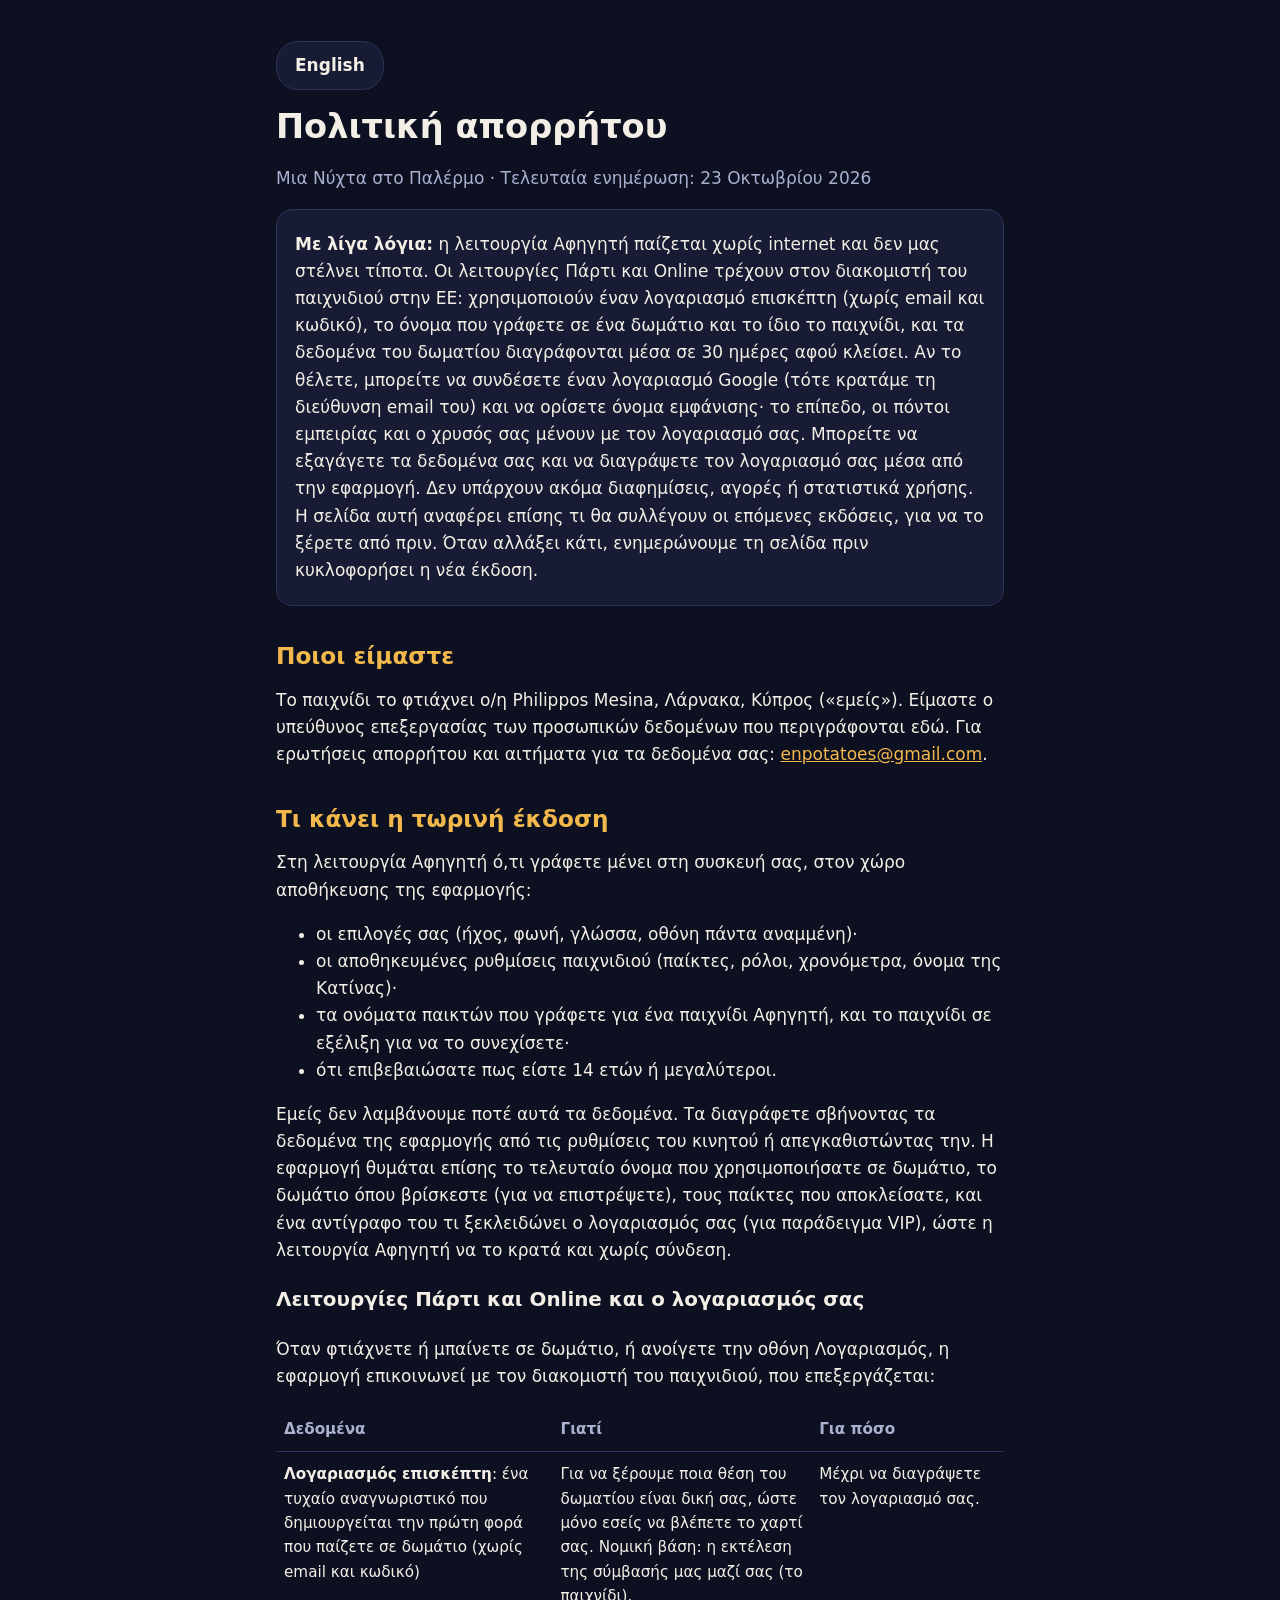
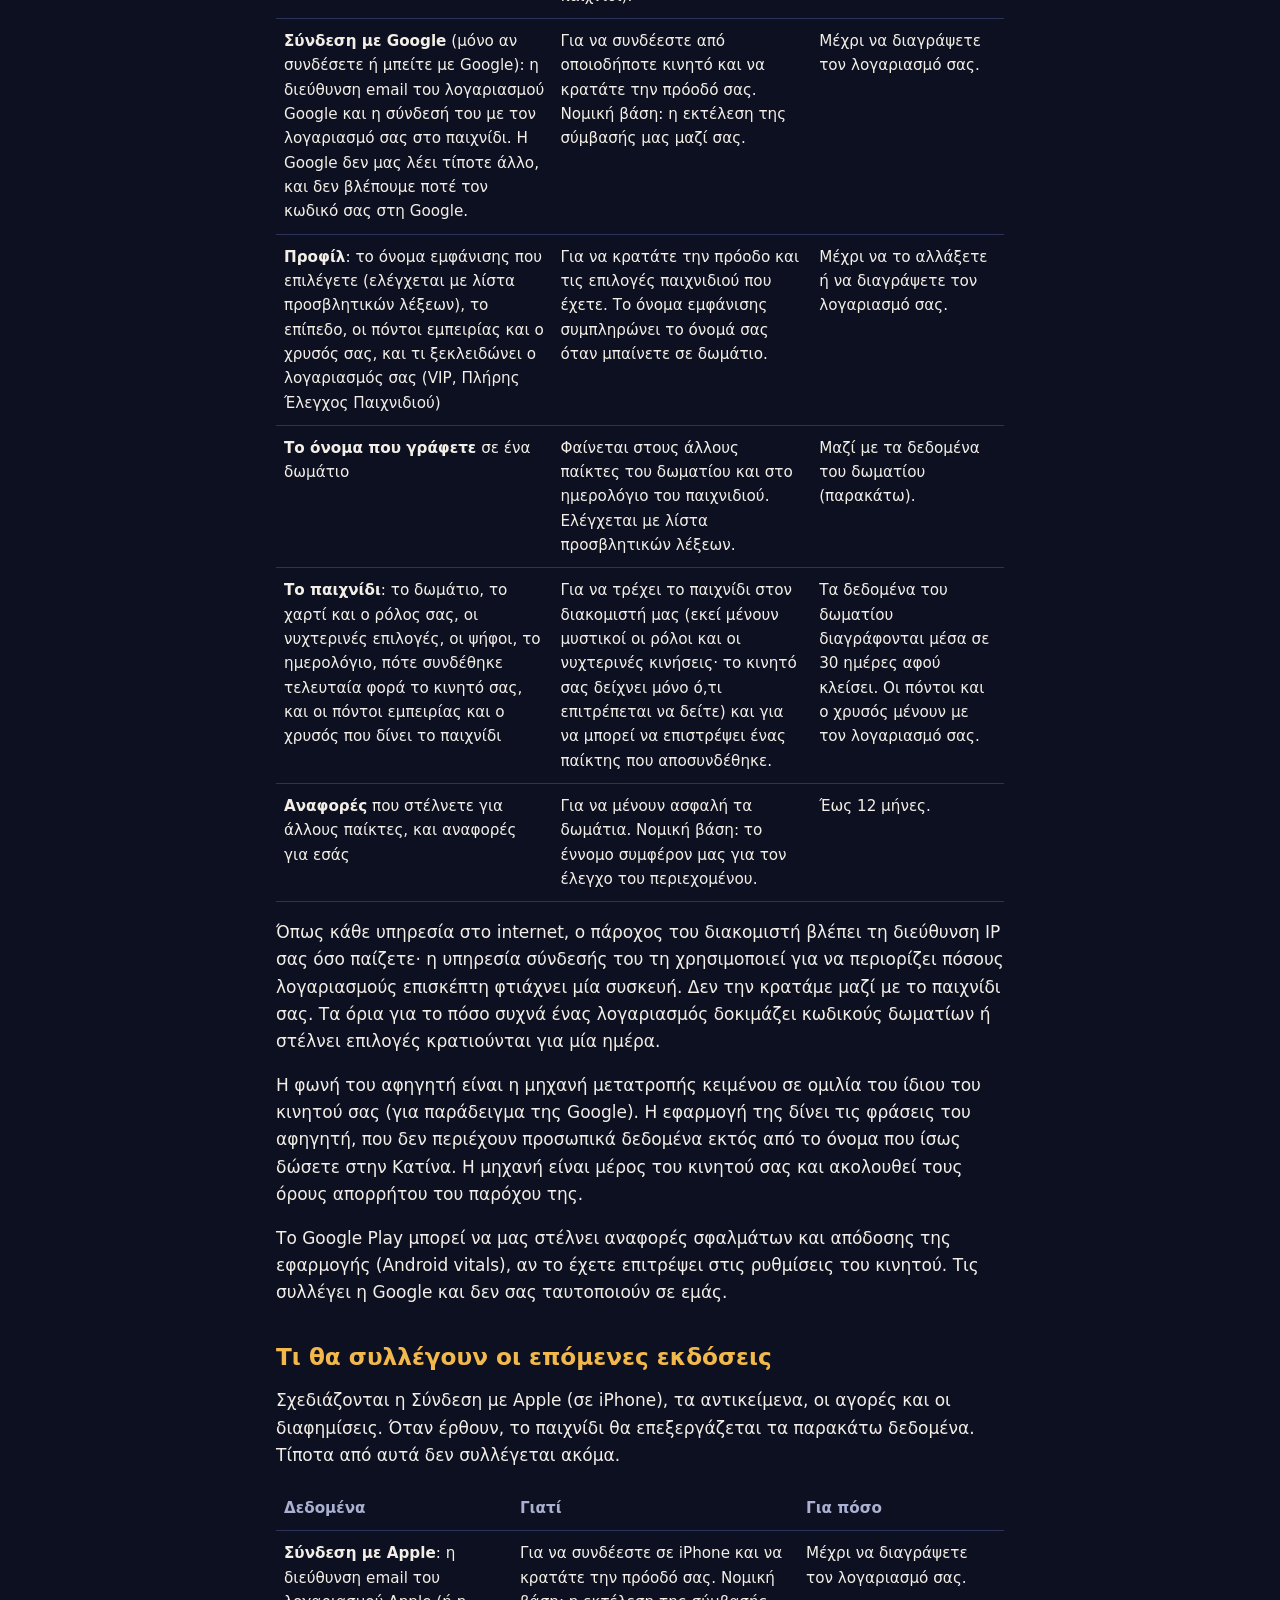
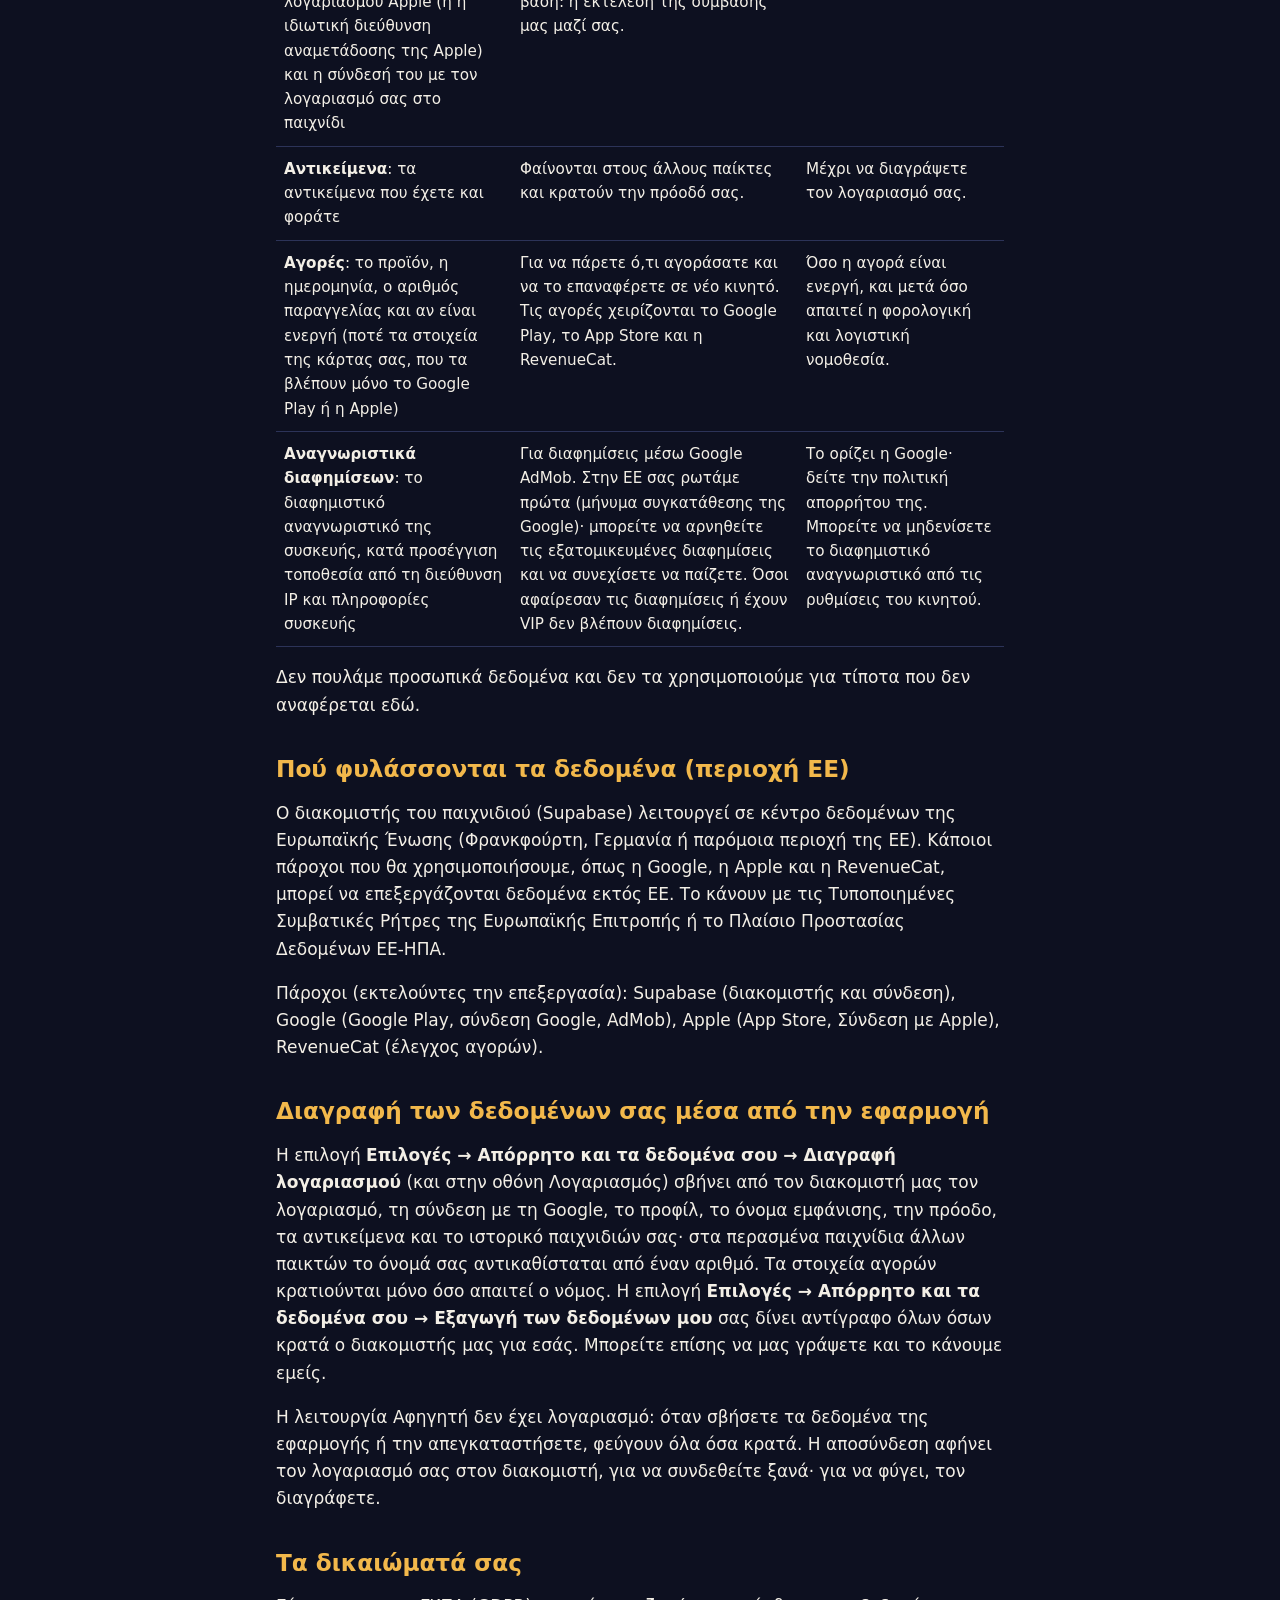
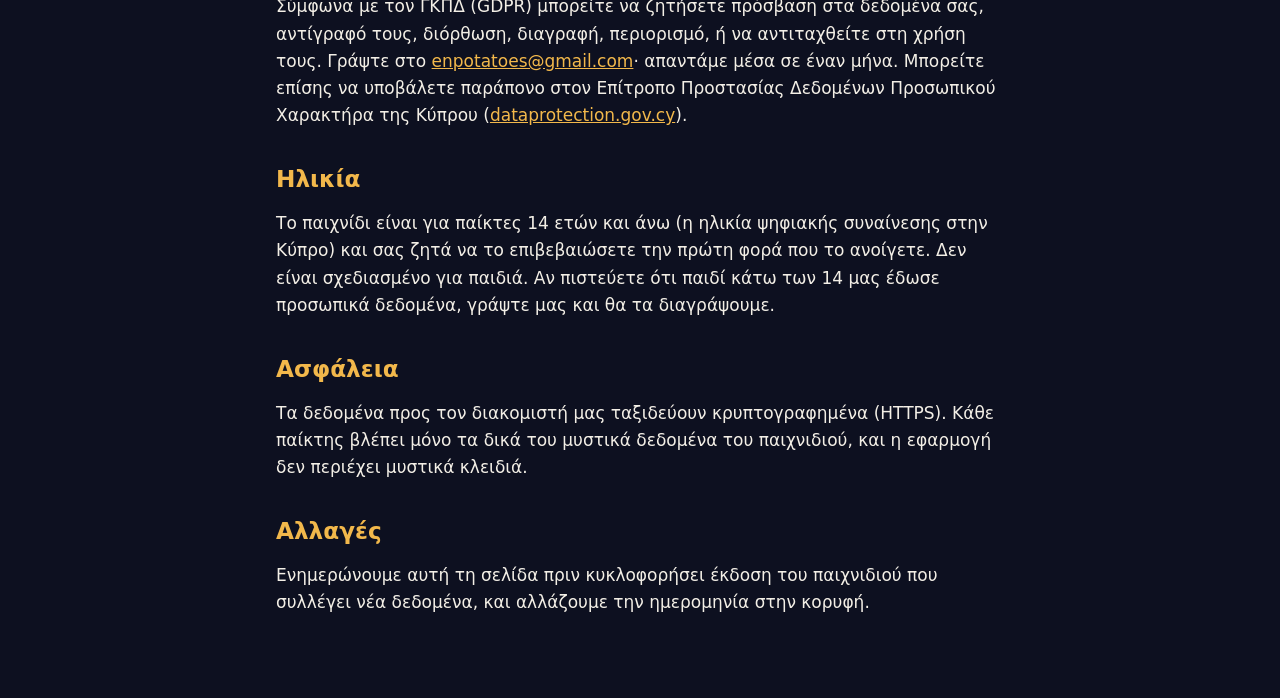
==== commit db529dcf: "Add files via upload update 24/1- 00:43" ====
--- a/el/index.html
+++ b/el/index.html
@@ -19,7 +19,10 @@
     <p><strong>Με λίγα λόγια:</strong> η λειτουργία Αφηγητή παίζεται χωρίς internet και δεν μας στέλνει τίποτα. Οι
       λειτουργίες Πάρτι και Online τρέχουν στον διακομιστή του παιχνιδιού στην ΕΕ: χρησιμοποιούν έναν λογαριασμό
       επισκέπτη (χωρίς email και κωδικό), το όνομα που γράφετε σε ένα δωμάτιο και το ίδιο το παιχνίδι, και τα δεδομένα
-      του δωματίου διαγράφονται μέσα σε 30 ημέρες αφού κλείσει. Δεν υπάρχουν ακόμα διαφημίσεις, αγορές ή στατιστικά
+      του δωματίου διαγράφονται μέσα σε 30 ημέρες αφού κλείσει. Αν το θέλετε, μπορείτε να συνδέσετε έναν λογαριασμό
+      Google (τότε κρατάμε τη διεύθυνση email του) και να ορίσετε όνομα εμφάνισης· το επίπεδο, οι πόντοι εμπειρίας και ο
+      χρυσός σας μένουν με τον λογαριασμό σας. Μπορείτε να εξαγάγετε τα δεδομένα σας και να διαγράψετε τον λογαριασμό
+      σας μέσα από την εφαρμογή. Δεν υπάρχουν ακόμα διαφημίσεις, αγορές ή στατιστικά
       χρήσης. Η σελίδα αυτή αναφέρει επίσης τι θα συλλέγουν οι επόμενες εκδόσεις, για να το ξέρετε από πριν. Όταν
       αλλάξει κάτι, ενημερώνουμε τη σελίδα πριν κυκλοφορήσει η νέα έκδοση.</p>
   </div>
@@ -39,11 +42,12 @@
   </ul>
   <p>Εμείς δεν λαμβάνουμε ποτέ αυτά τα δεδομένα. Τα διαγράφετε σβήνοντας τα δεδομένα της εφαρμογής από τις ρυθμίσεις
     του κινητού ή απεγκαθιστώντας την. Η εφαρμογή θυμάται επίσης το τελευταίο όνομα που χρησιμοποιήσατε σε δωμάτιο, το
-    δωμάτιο όπου βρίσκεστε (για να επιστρέψετε) και τους παίκτες που αποκλείσατε.</p>
+    δωμάτιο όπου βρίσκεστε (για να επιστρέψετε), τους παίκτες που αποκλείσατε, και ένα αντίγραφο του τι ξεκλειδώνει ο
+    λογαριασμός σας (για παράδειγμα VIP), ώστε η λειτουργία Αφηγητή να το κρατά και χωρίς σύνδεση.</p>
 
-  <h3>Λειτουργίες Πάρτι και Online</h3>
-  <p>Όταν φτιάχνετε ή μπαίνετε σε δωμάτιο, η εφαρμογή επικοινωνεί με τον διακομιστή του παιχνιδιού, που
-    επεξεργάζεται:</p>
+  <h3>Λειτουργίες Πάρτι και Online και ο λογαριασμός σας</h3>
+  <p>Όταν φτιάχνετε ή μπαίνετε σε δωμάτιο, ή ανοίγετε την οθόνη Λογαριασμός, η εφαρμογή επικοινωνεί με τον
+    διακομιστή του παιχνιδιού, που επεξεργάζεται:</p>
   <div class="table-wrap">
     <table>
       <thead>
@@ -55,7 +59,23 @@
             παίζετε σε δωμάτιο (χωρίς email και κωδικό)</td>
           <td>Για να ξέρουμε ποια θέση του δωματίου είναι δική σας, ώστε μόνο εσείς να βλέπετε το χαρτί σας. Νομική
             βάση: η εκτέλεση της σύμβασής μας μαζί σας (το παιχνίδι).</td>
-          <td>Μέχρι να μας ζητήσετε να τον διαγράψουμε.</td>
+          <td>Μέχρι να διαγράψετε τον λογαριασμό σας.</td>
+        </tr>
+        <tr>
+          <td><strong>Σύνδεση με Google</strong> (μόνο αν συνδέσετε ή μπείτε με Google): η διεύθυνση email του
+            λογαριασμού Google και η σύνδεσή του με τον λογαριασμό σας στο παιχνίδι. Η Google δεν μας λέει τίποτε άλλο,
+            και δεν βλέπουμε ποτέ τον κωδικό σας στη Google.</td>
+          <td>Για να συνδέεστε από οποιοδήποτε κινητό και να κρατάτε την πρόοδό σας. Νομική βάση: η εκτέλεση της
+            σύμβασής μας μαζί σας.</td>
+          <td>Μέχρι να διαγράψετε τον λογαριασμό σας.</td>
+        </tr>
+        <tr>
+          <td><strong>Προφίλ</strong>: το όνομα εμφάνισης που επιλέγετε (ελέγχεται με λίστα προσβλητικών λέξεων), το
+            επίπεδο, οι πόντοι εμπειρίας και ο χρυσός σας, και τι ξεκλειδώνει ο λογαριασμός σας (VIP, Πλήρης Έλεγχος
+            Παιχνιδιού)</td>
+          <td>Για να κρατάτε την πρόοδο και τις επιλογές παιχνιδιού που έχετε. Το όνομα εμφάνισης συμπληρώνει το
+            όνομά σας όταν μπαίνετε σε δωμάτιο.</td>
+          <td>Μέχρι να το αλλάξετε ή να διαγράψετε τον λογαριασμό σας.</td>
         </tr>
         <tr>
           <td><strong>Το όνομα που γράφετε</strong> σε ένα δωμάτιο</td>
@@ -71,7 +91,7 @@
             κινήσεις· το κινητό σας δείχνει μόνο ό,τι επιτρέπεται να δείτε) και για να μπορεί να επιστρέψει ένας
             παίκτης που αποσυνδέθηκε.</td>
           <td>Τα δεδομένα του δωματίου διαγράφονται μέσα σε 30 ημέρες αφού κλείσει. Οι πόντοι και ο χρυσός μένουν
-            με τον λογαριασμό επισκέπτη.</td>
+            με τον λογαριασμό σας.</td>
         </tr>
         <tr>
           <td><strong>Αναφορές</strong> που στέλνετε για άλλους παίκτες, και αναφορές για εσάς</td>
@@ -92,8 +112,8 @@
     επιτρέψει στις ρυθμίσεις του κινητού. Τις συλλέγει η Google και δεν σας ταυτοποιούν σε εμάς.</p>
 
   <h2>Τι θα συλλέγουν οι επόμενες εκδόσεις</h2>
-  <p>Σχεδιάζονται η σύνδεση με Google ή Apple, οι αγορές και οι διαφημίσεις. Όταν έρθουν, το παιχνίδι θα
-    επεξεργάζεται τα παρακάτω δεδομένα. Τίποτα από αυτά δεν συλλέγεται ακόμα.</p>
+  <p>Σχεδιάζονται η Σύνδεση με Apple (σε iPhone), τα αντικείμενα, οι αγορές και οι διαφημίσεις. Όταν έρθουν, το
+    παιχνίδι θα επεξεργάζεται τα παρακάτω δεδομένα. Τίποτα από αυτά δεν συλλέγεται ακόμα.</p>
   <div class="table-wrap">
     <table>
       <thead>
@@ -101,17 +121,16 @@
       </thead>
       <tbody>
         <tr>
-          <td><strong>Λογαριασμός</strong>: αναγνωριστικό λογαριασμού επισκέπτη, ή η σύνδεσή σας με Google ή Apple
-            (αναγνωριστικό λογαριασμού και διεύθυνση email)</td>
-          <td>Για να συνδέεστε και να κρατάτε την πρόοδό σας. Νομική βάση: η εκτέλεση της σύμβασής μας μαζί σας (το
-            παιχνίδι).</td>
+          <td><strong>Σύνδεση με Apple</strong>: η διεύθυνση email του λογαριασμού Apple (ή η ιδιωτική διεύθυνση
+            αναμετάδοσης της Apple) και η σύνδεσή του με τον λογαριασμό σας στο παιχνίδι</td>
+          <td>Για να συνδέεστε σε iPhone και να κρατάτε την πρόοδό σας. Νομική βάση: η εκτέλεση της σύμβασής μας μαζί
+            σας.</td>
           <td>Μέχρι να διαγράψετε τον λογαριασμό σας.</td>
         </tr>
         <tr>
-          <td><strong>Όνομα εμφάνισης και πρόοδος</strong>: όνομα προφίλ, επίπεδο, πόντοι εμπειρίας, χρυσός και
-            αντικείμενα</td>
-          <td>Φαίνεται στους άλλους παίκτες και κρατά την πρόοδό σας.</td>
-          <td>Μέχρι να το αλλάξετε ή να διαγράψετε τον λογαριασμό σας.</td>
+          <td><strong>Αντικείμενα</strong>: τα αντικείμενα που έχετε και φοράτε</td>
+          <td>Φαίνονται στους άλλους παίκτες και κρατούν την πρόοδό σας.</td>
+          <td>Μέχρι να διαγράψετε τον λογαριασμό σας.</td>
         </tr>
         <tr>
           <td><strong>Αγορές</strong>: το προϊόν, η ημερομηνία, ο αριθμός παραγγελίας και αν είναι ενεργή (ποτέ τα
@@ -143,13 +162,15 @@
     AdMob), Apple (App Store, Σύνδεση με Apple), RevenueCat (έλεγχος αγορών).</p>
 
   <h2>Διαγραφή των δεδομένων σας μέσα από την εφαρμογή</h2>
-  <p>Όταν έρθουν οι λογαριασμοί, η επιλογή <strong>Επιλογές → Λογαριασμός → Διαγραφή λογαριασμού</strong> σβήνει από
-    τον διακομιστή μας το προφίλ, το όνομα εμφάνισης, την πρόοδο, τα αντικείμενα και το ιστορικό παιχνιδιών σας. Τα
-    στοιχεία αγορών κρατιούνται μόνο όσο απαιτεί ο νόμος. Η επιλογή <strong>Επιλογές → Λογαριασμός → Εξαγωγή των
-    δεδομένων μου</strong> σας δίνει αντίγραφο των δεδομένων σας.</p>
-  <p>Σήμερα η λειτουργία Αφηγητή δεν έχει λογαριασμό: όταν σβήσετε τα δεδομένα της εφαρμογής ή την απεγκαταστήσετε,
-    φεύγουν όλα. Για τον λογαριασμό επισκέπτη των Πάρτι και Online, γράψτε μας και τον διαγράφουμε μαζί με τα δεδομένα
-    του· τα δεδομένα των δωματίων διαγράφονται έτσι κι αλλιώς μέσα σε 30 ημέρες αφού κλείσουν.</p>
+  <p>Η επιλογή <strong>Επιλογές → Απόρρητο και τα δεδομένα σου → Διαγραφή λογαριασμού</strong> (και στην οθόνη
+    Λογαριασμός) σβήνει από τον διακομιστή μας τον λογαριασμό, τη σύνδεση με τη Google, το προφίλ, το όνομα εμφάνισης,
+    την πρόοδο, τα αντικείμενα και το ιστορικό παιχνιδιών σας· στα περασμένα παιχνίδια άλλων παικτών το όνομά σας
+    αντικαθίσταται από έναν αριθμό. Τα στοιχεία αγορών κρατιούνται μόνο όσο απαιτεί ο νόμος. Η επιλογή
+    <strong>Επιλογές → Απόρρητο και τα δεδομένα σου → Εξαγωγή των δεδομένων μου</strong> σας δίνει αντίγραφο όλων όσων
+    κρατά ο διακομιστής μας για εσάς. Μπορείτε επίσης να μας γράψετε και το κάνουμε εμείς.</p>
+  <p>Η λειτουργία Αφηγητή δεν έχει λογαριασμό: όταν σβήσετε τα δεδομένα της εφαρμογής ή την απεγκαταστήσετε, φεύγουν
+    όλα όσα κρατά. Η αποσύνδεση αφήνει τον λογαριασμό σας στον διακομιστή, για να συνδεθείτε ξανά· για να φύγει, τον
+    διαγράφετε.</p>
 
   <h2>Τα δικαιώματά σας</h2>
   <p>Σύμφωνα με τον ΓΚΠΔ (GDPR) μπορείτε να ζητήσετε πρόσβαση στα δεδομένα σας, αντίγραφό τους, διόρθωση, διαγραφή,
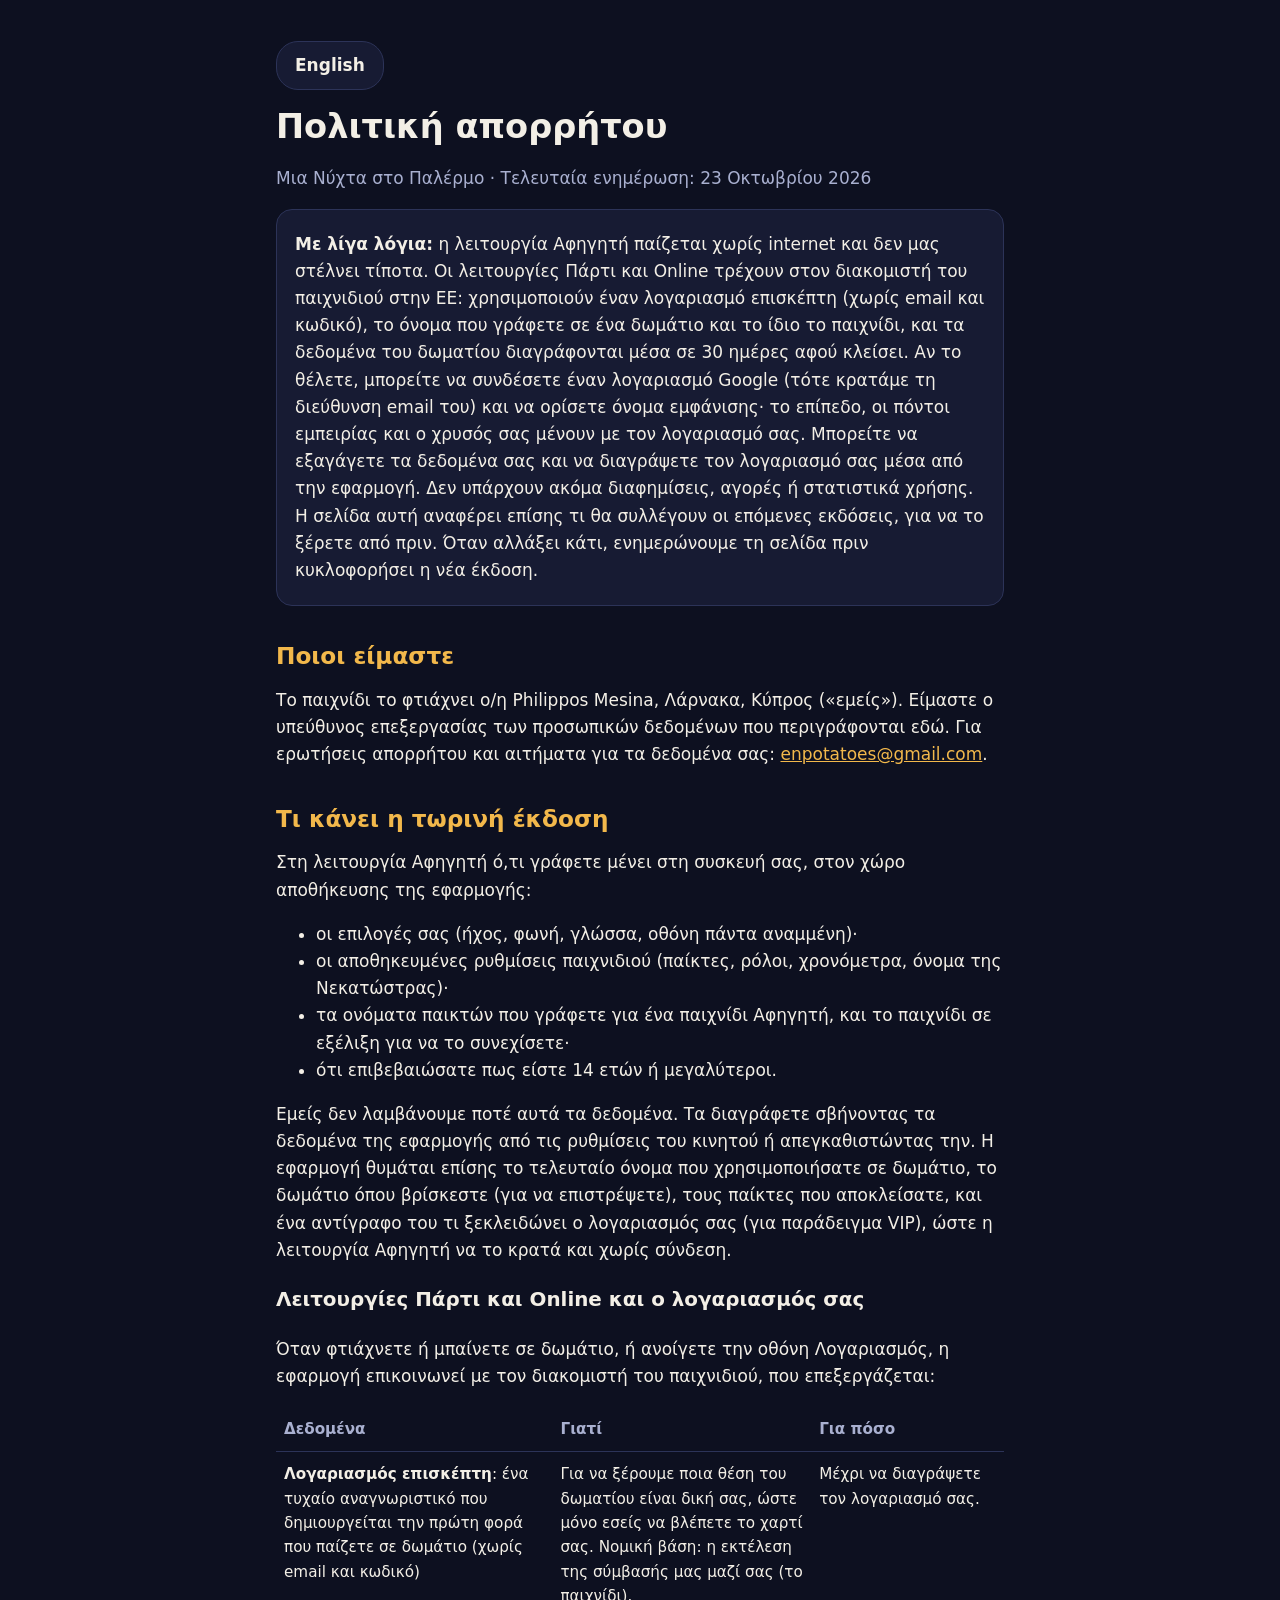
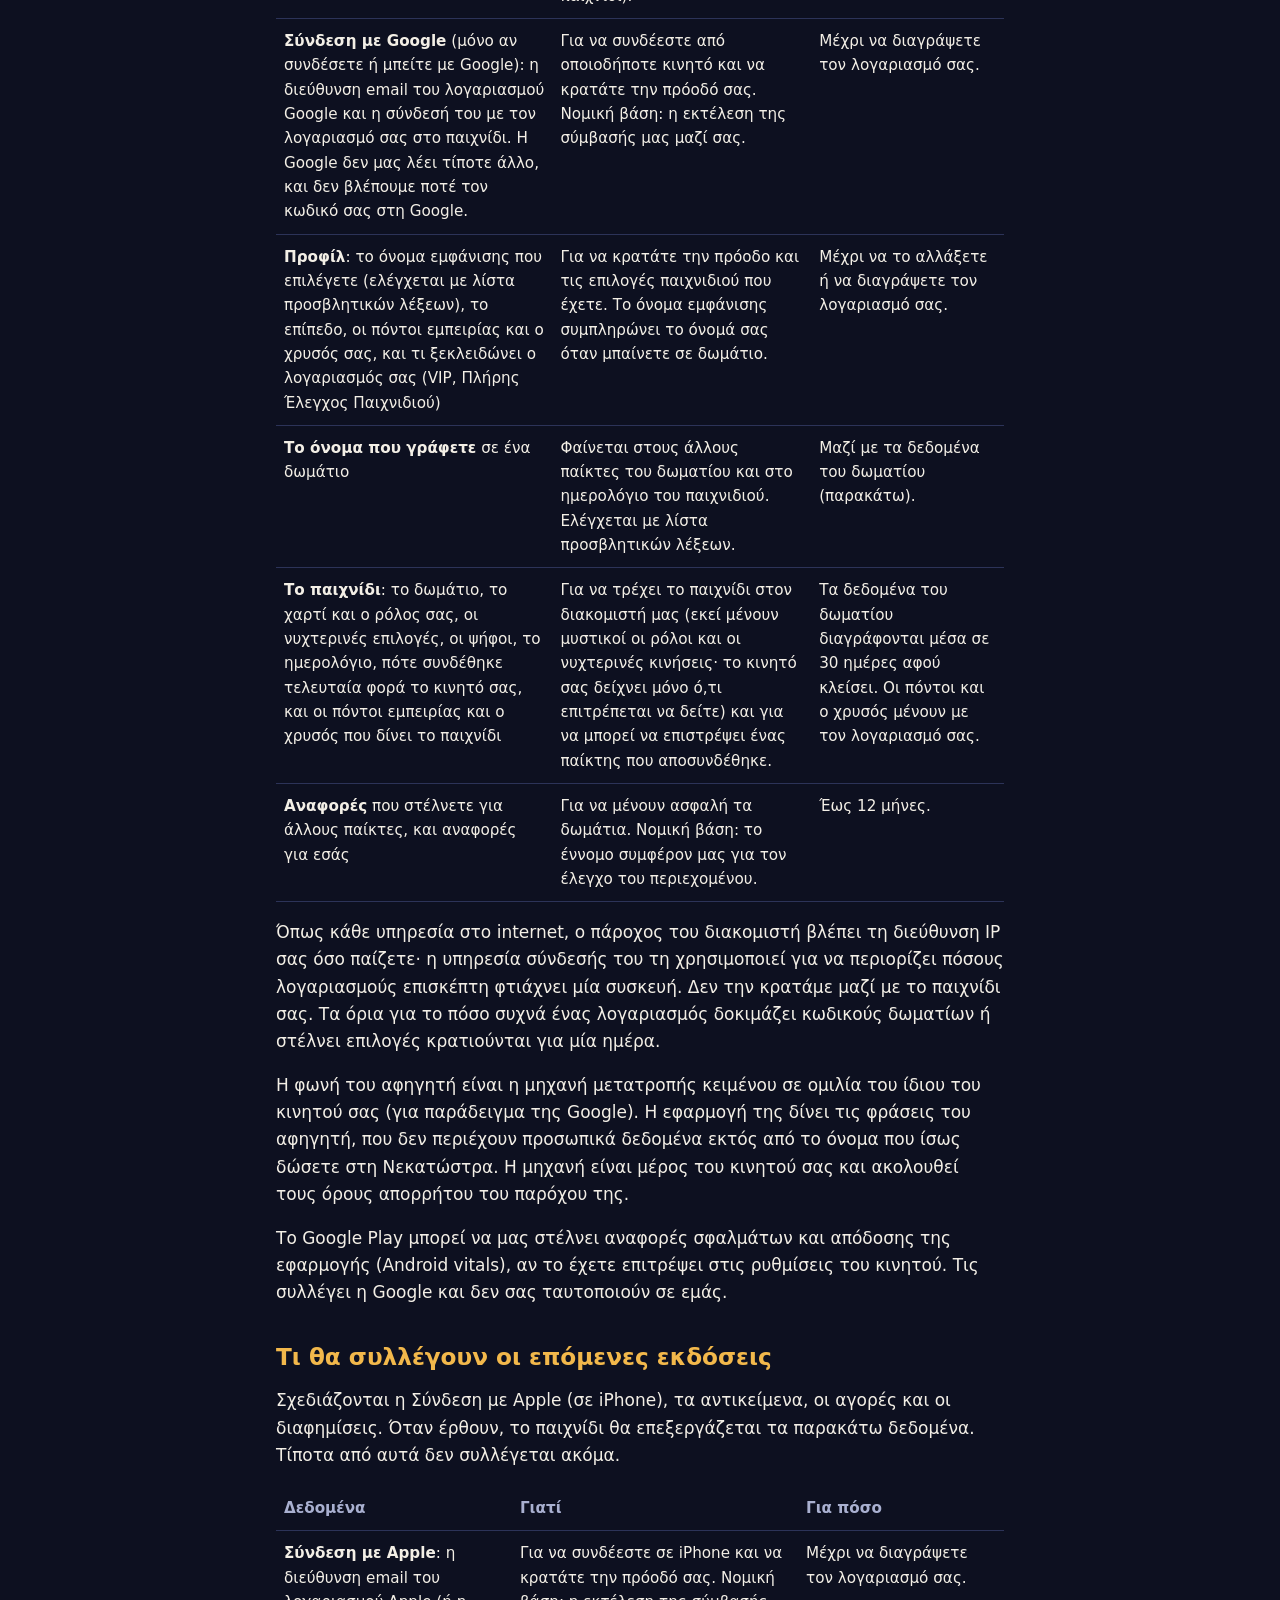
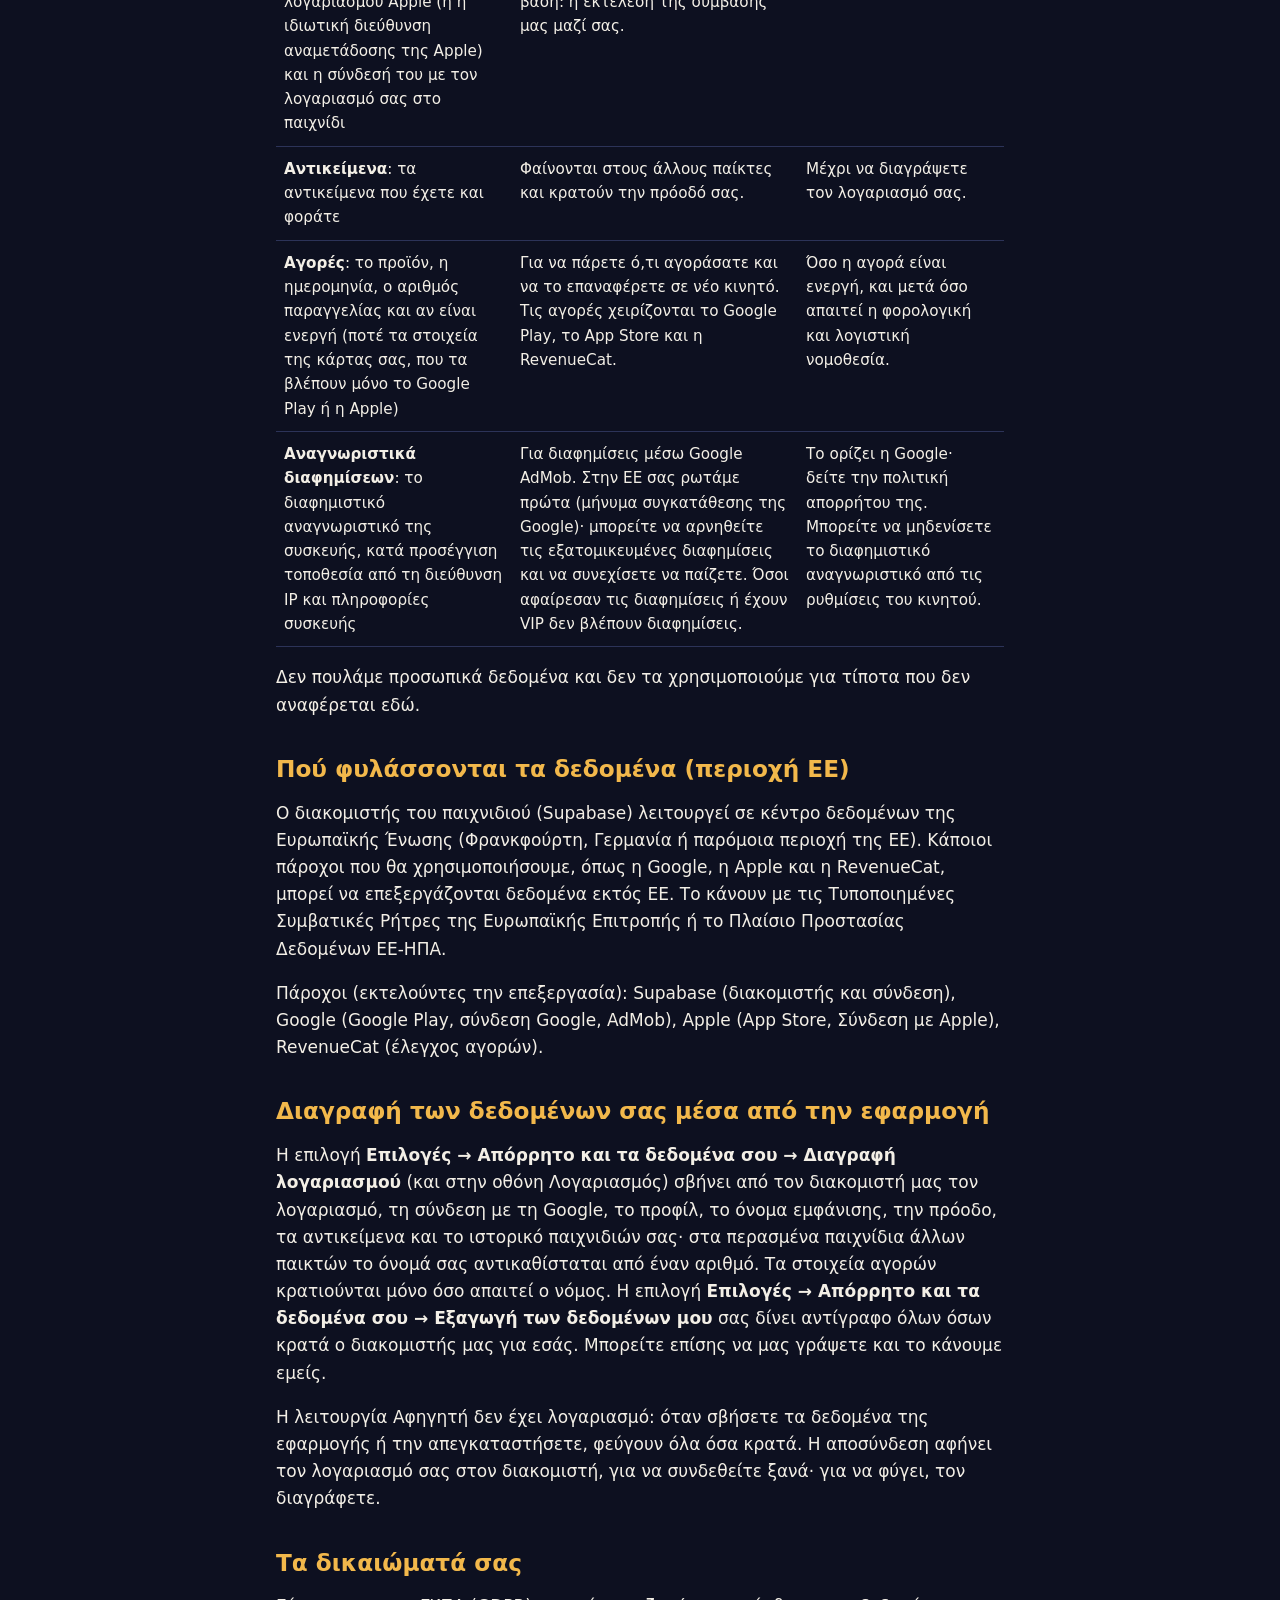
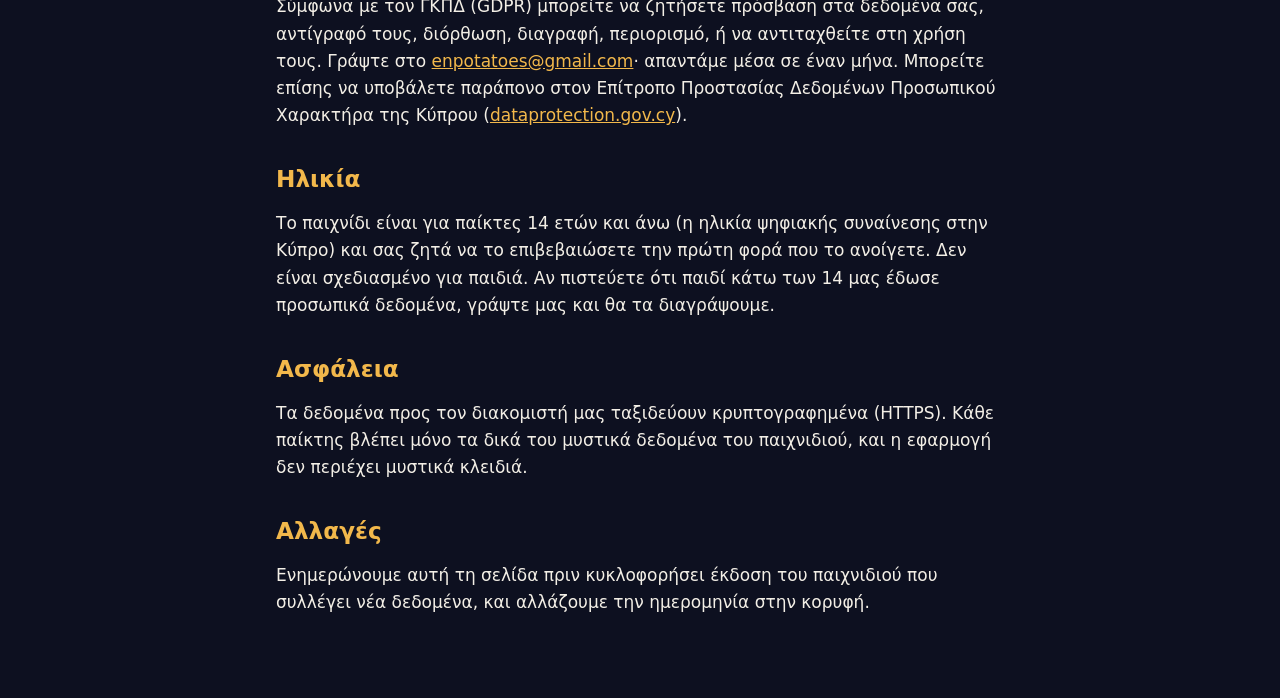
==== commit b533bf11: "Add files via upload 2:12 24/10" ====
--- a/el/index.html
+++ b/el/index.html
@@ -36,7 +36,7 @@
   <p>Στη λειτουργία Αφηγητή ό,τι γράφετε μένει στη συσκευή σας, στον χώρο αποθήκευσης της εφαρμογής:</p>
   <ul>
     <li>οι επιλογές σας (ήχος, φωνή, γλώσσα, οθόνη πάντα αναμμένη)·</li>
-    <li>οι αποθηκευμένες ρυθμίσεις παιχνιδιού (παίκτες, ρόλοι, χρονόμετρα, όνομα της Κατίνας)·</li>
+    <li>οι αποθηκευμένες ρυθμίσεις παιχνιδιού (παίκτες, ρόλοι, χρονόμετρα, όνομα της Νεκατώστρας)·</li>
     <li>τα ονόματα παικτών που γράφετε για ένα παιχνίδι Αφηγητή, και το παιχνίδι σε εξέλιξη για να το συνεχίσετε·</li>
     <li>ότι επιβεβαιώσατε πως είστε 14 ετών ή μεγαλύτεροι.</li>
   </ul>
@@ -107,7 +107,7 @@
     κρατιούνται για μία ημέρα.</p>
   <p>Η φωνή του αφηγητή είναι η μηχανή μετατροπής κειμένου σε ομιλία του ίδιου του κινητού σας (για παράδειγμα της
     Google). Η εφαρμογή της δίνει τις φράσεις του αφηγητή, που δεν περιέχουν προσωπικά δεδομένα εκτός από το όνομα που
-    ίσως δώσετε στην Κατίνα. Η μηχανή είναι μέρος του κινητού σας και ακολουθεί τους όρους απορρήτου του παρόχου της.</p>
+    ίσως δώσετε στη Νεκατώστρα. Η μηχανή είναι μέρος του κινητού σας και ακολουθεί τους όρους απορρήτου του παρόχου της.</p>
   <p>Το Google Play μπορεί να μας στέλνει αναφορές σφαλμάτων και απόδοσης της εφαρμογής (Android vitals), αν το έχετε
     επιτρέψει στις ρυθμίσεις του κινητού. Τις συλλέγει η Google και δεν σας ταυτοποιούν σε εμάς.</p>
 
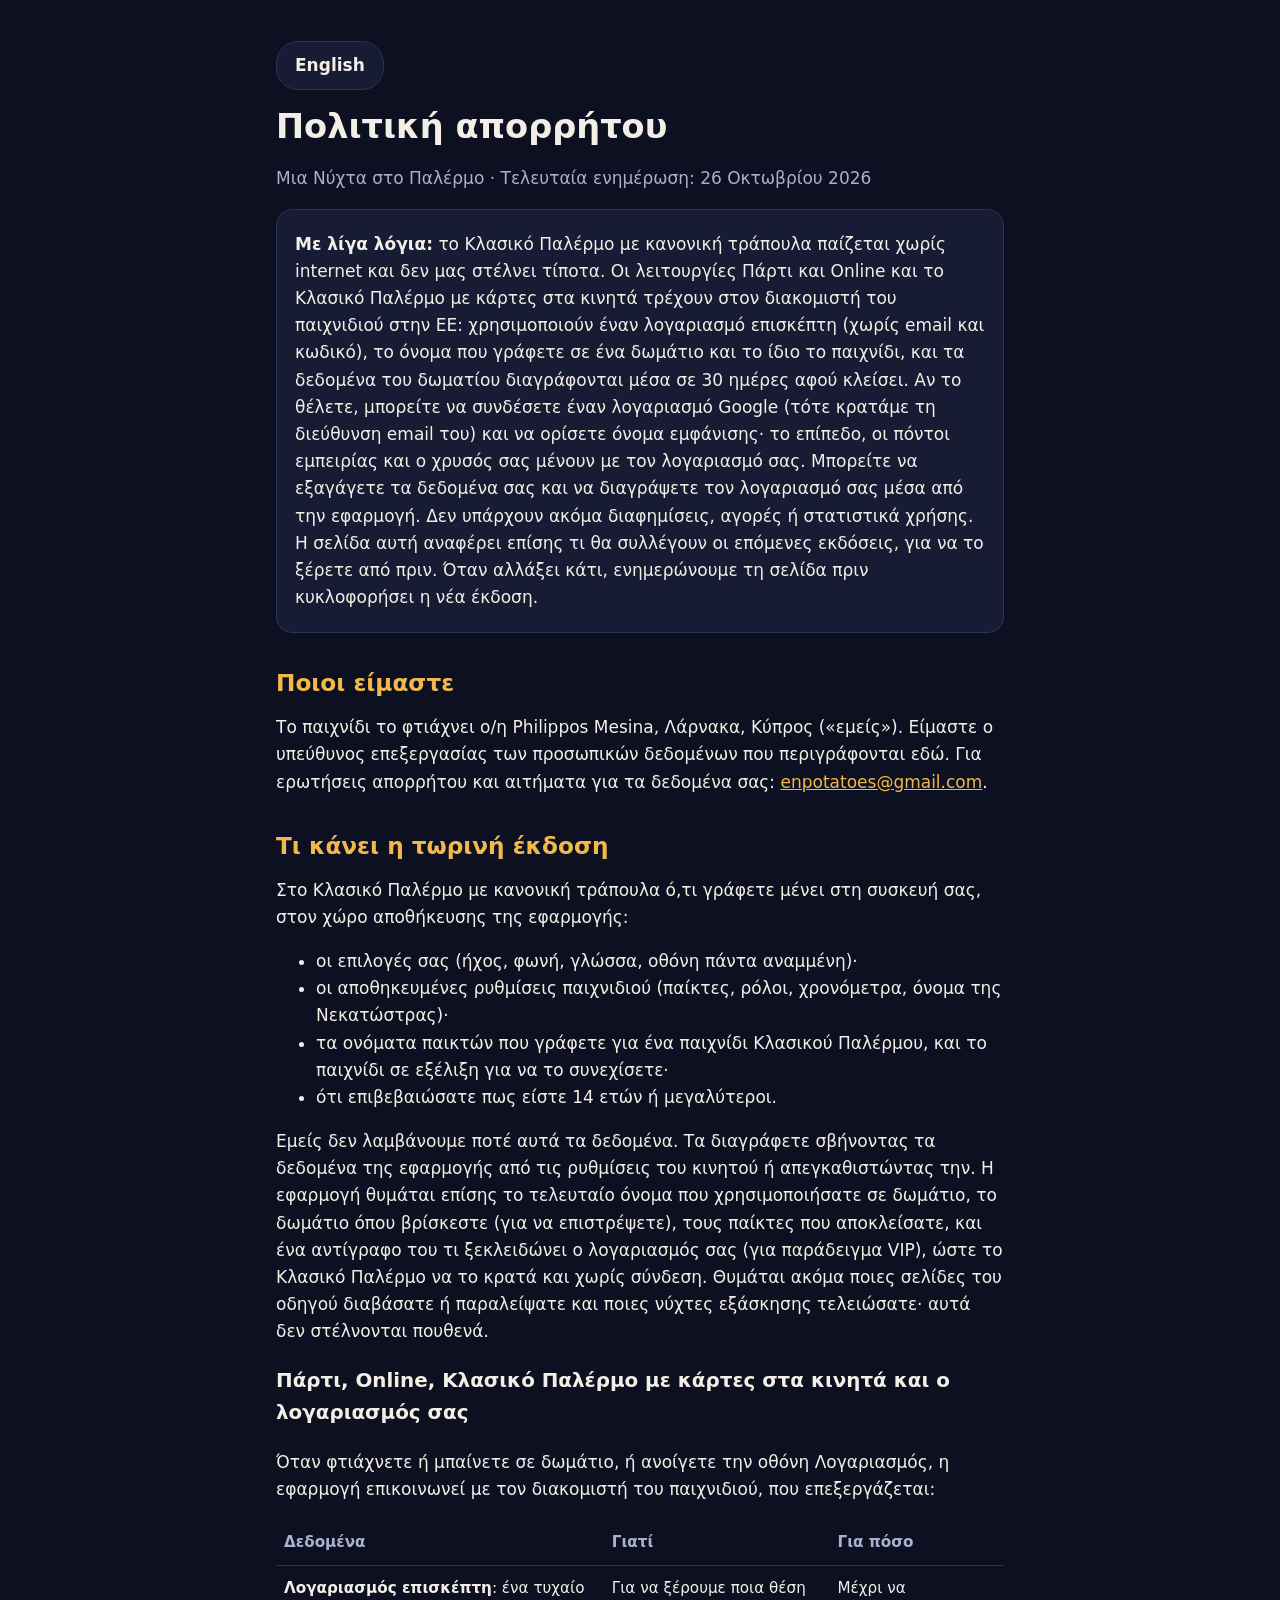
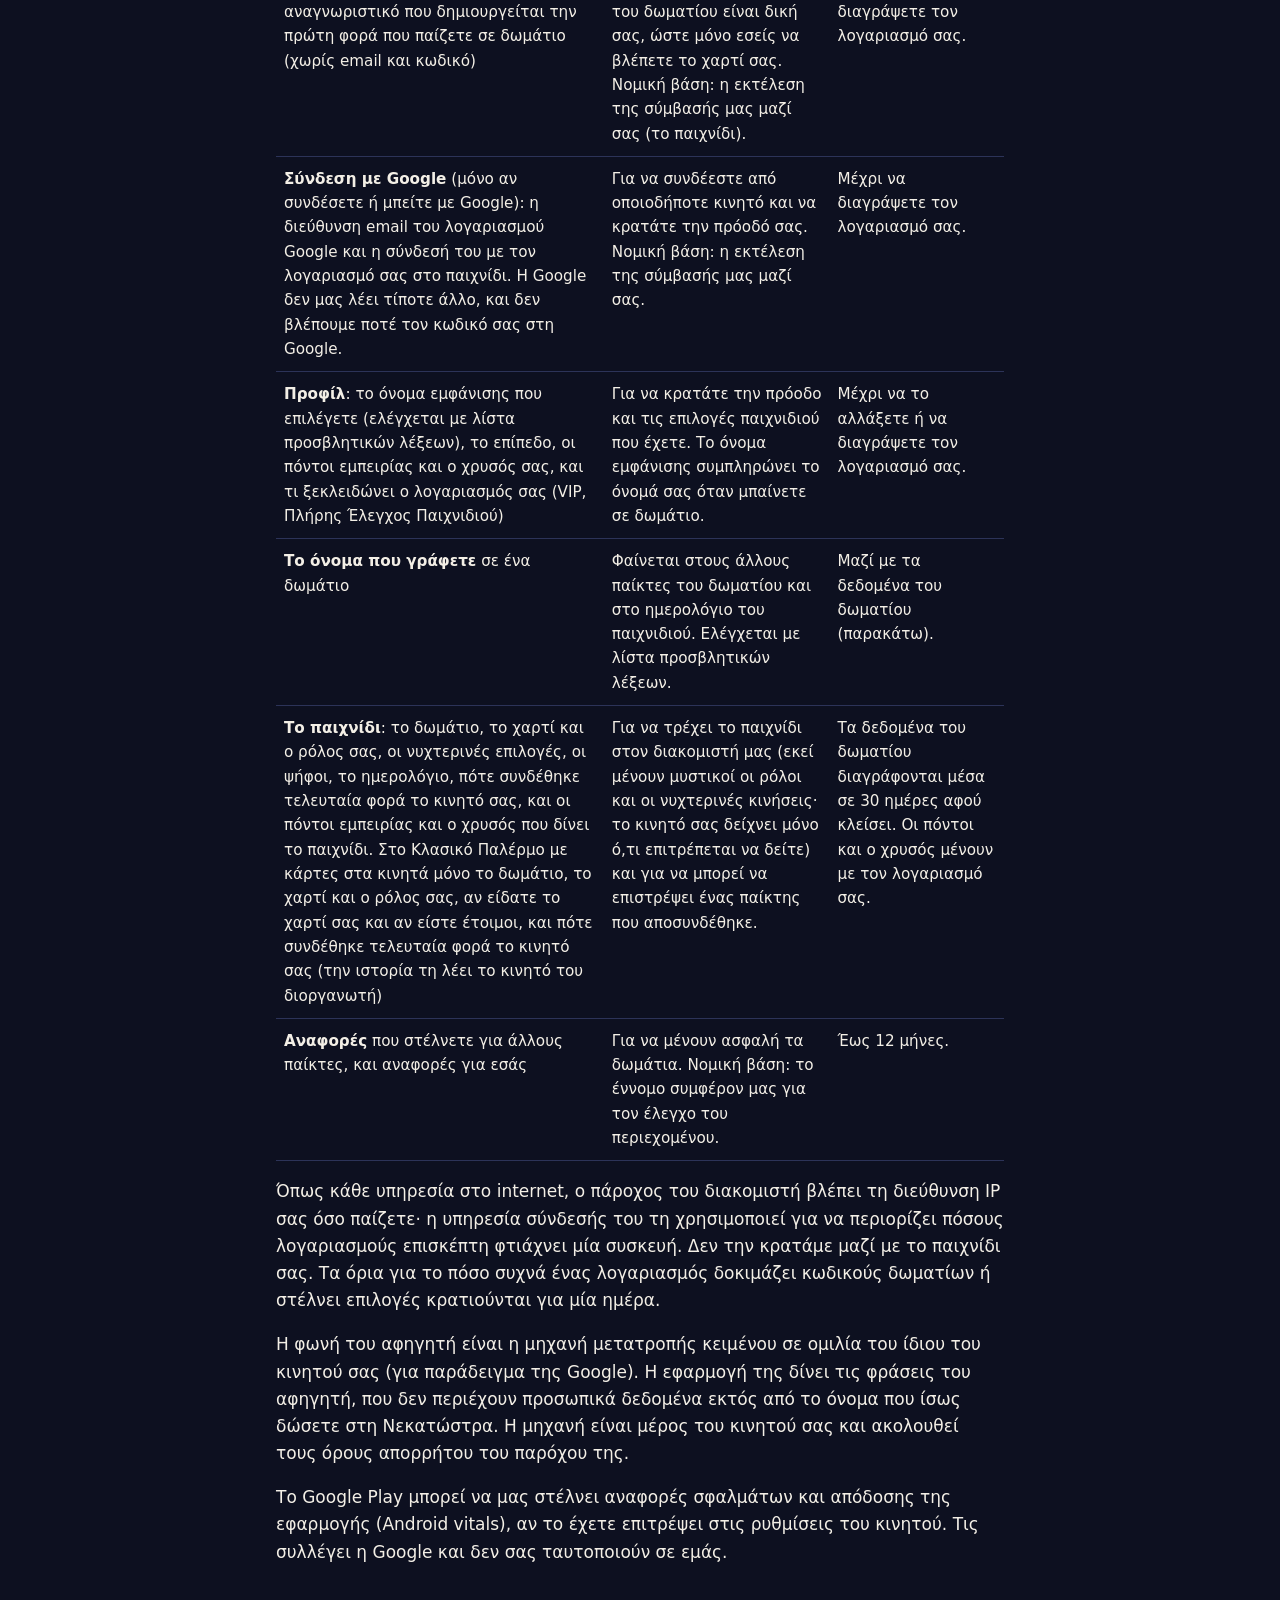
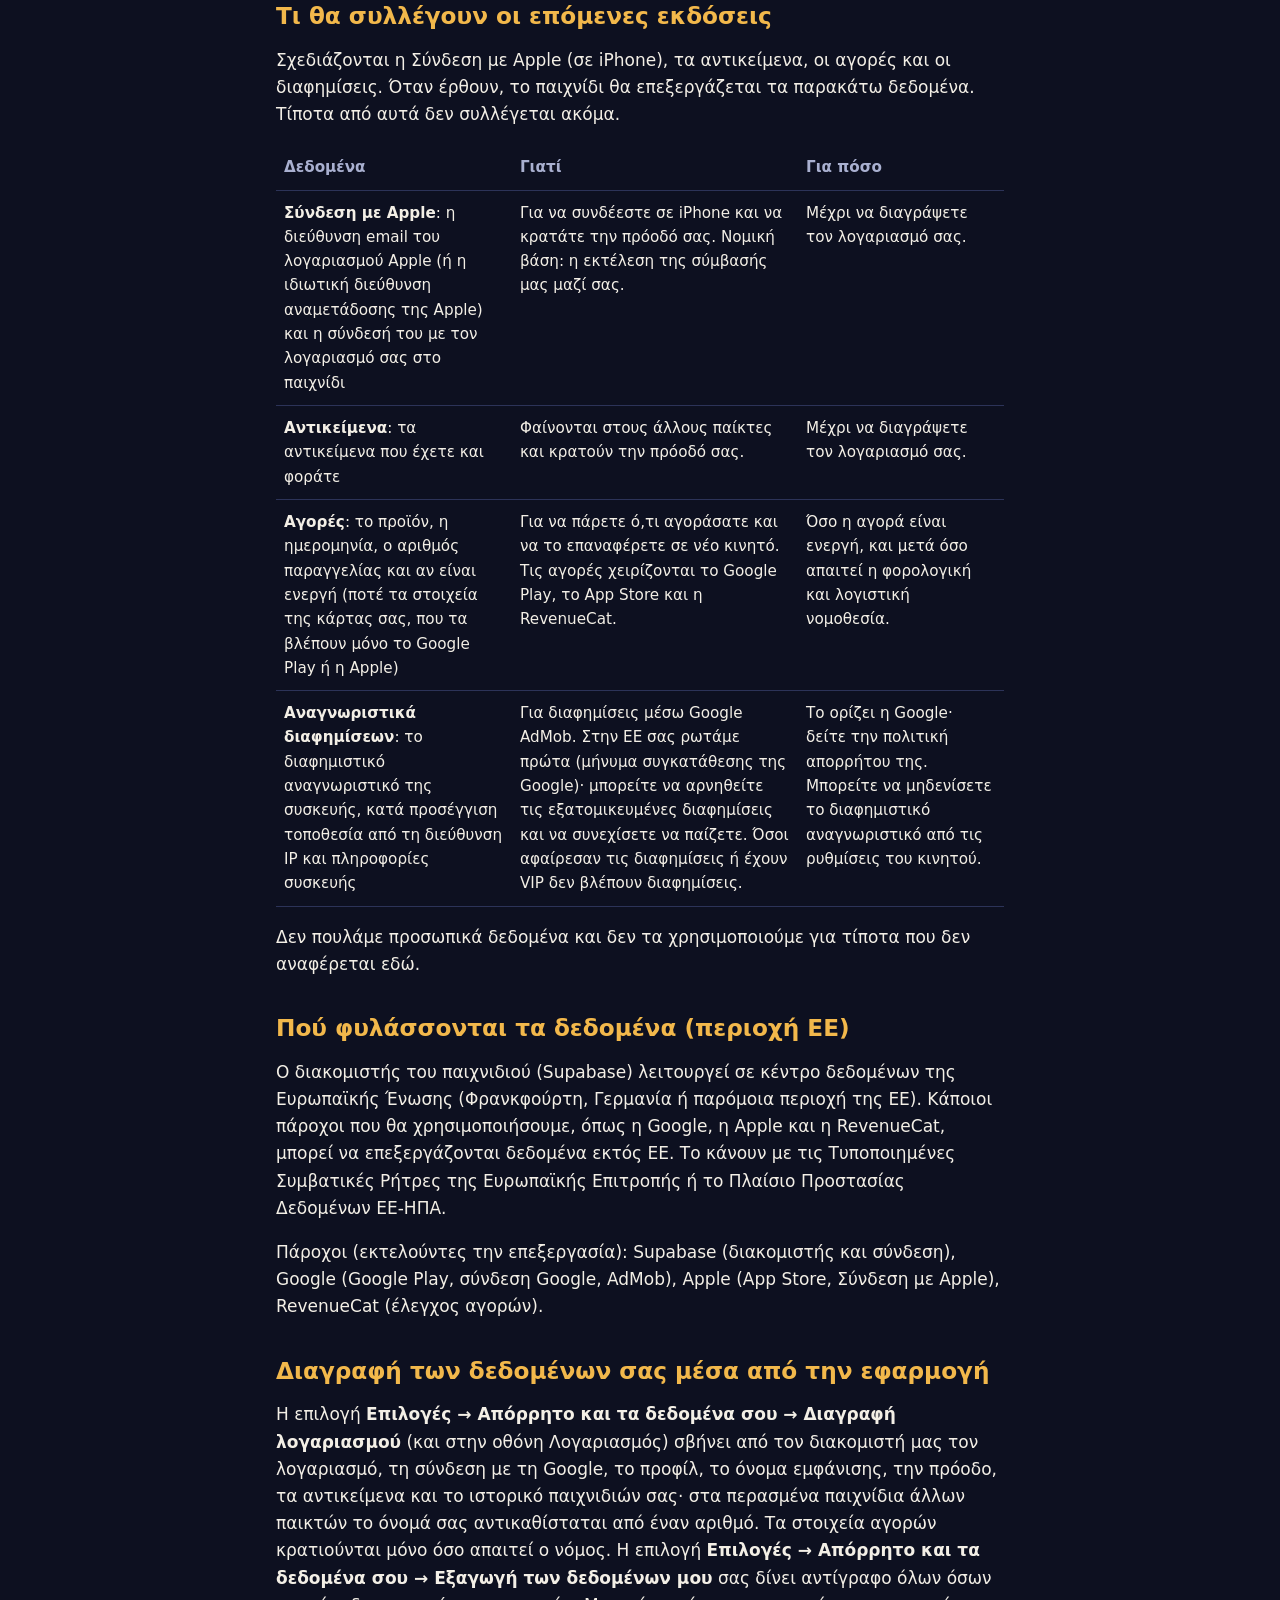
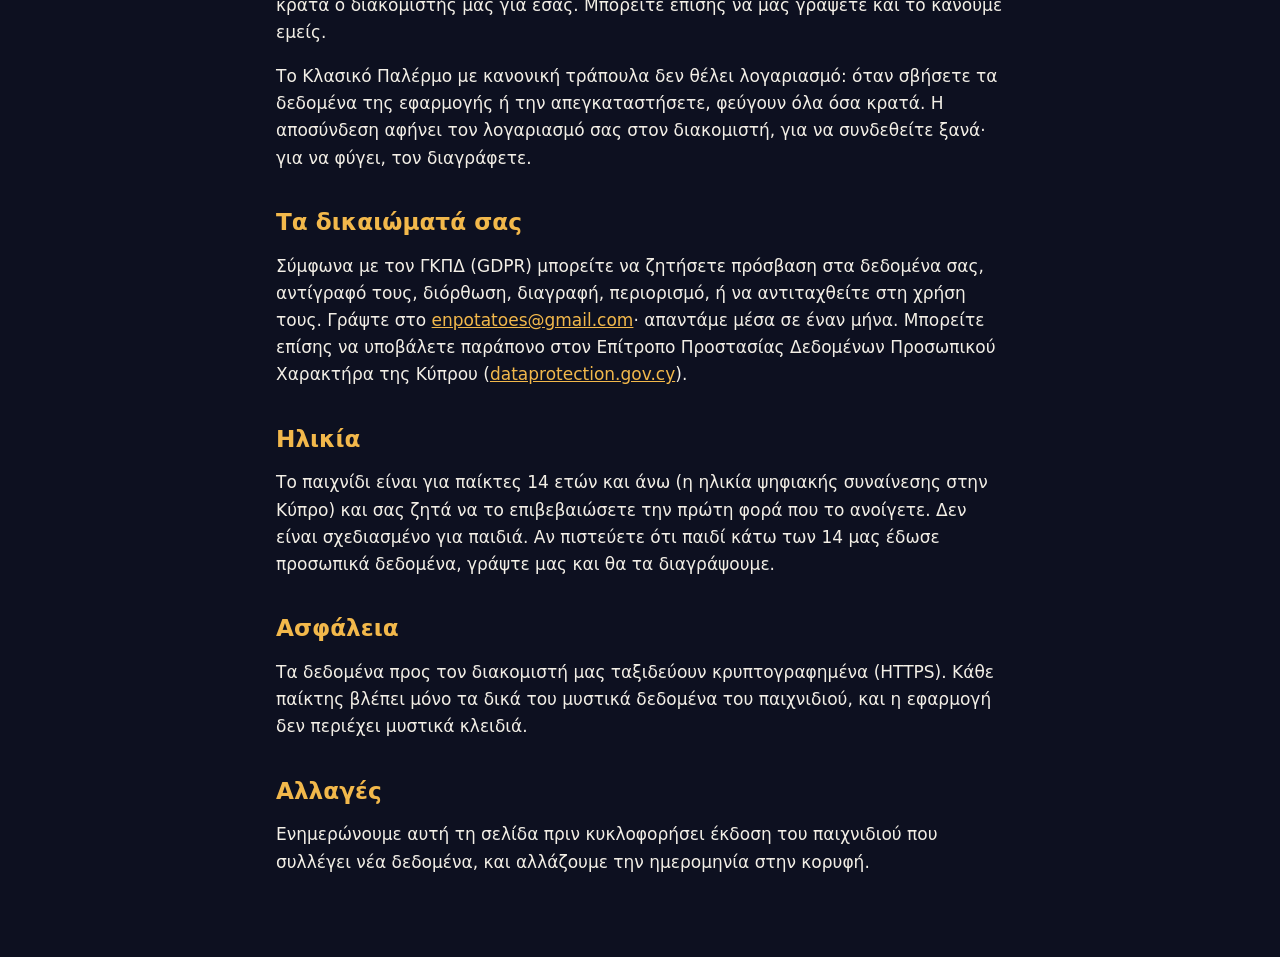
==== commit 8656b618: "Update privacy policy (Greek page)" ====
--- a/el/index.html
+++ b/el/index.html
@@ -13,11 +13,12 @@
   <p><a class="lang" href="../" hreflang="en" lang="en">English</a></p>
 
   <h1>Πολιτική απορρήτου</h1>
-  <p class="muted">Μια Νύχτα στο Παλέρμο · Τελευταία ενημέρωση: 23 Οκτωβρίου 2026</p>
+  <p class="muted">Μια Νύχτα στο Παλέρμο · Τελευταία ενημέρωση: 26 Οκτωβρίου 2026</p>
 
   <div class="box">
-    <p><strong>Με λίγα λόγια:</strong> η λειτουργία Αφηγητή παίζεται χωρίς internet και δεν μας στέλνει τίποτα. Οι
-      λειτουργίες Πάρτι και Online τρέχουν στον διακομιστή του παιχνιδιού στην ΕΕ: χρησιμοποιούν έναν λογαριασμό
+    <p><strong>Με λίγα λόγια:</strong> το Κλασικό Παλέρμο με κανονική τράπουλα παίζεται χωρίς internet και δεν μας
+      στέλνει τίποτα. Οι λειτουργίες Πάρτι και Online και το Κλασικό Παλέρμο με κάρτες στα κινητά τρέχουν στον
+      διακομιστή του παιχνιδιού στην ΕΕ: χρησιμοποιούν έναν λογαριασμό
       επισκέπτη (χωρίς email και κωδικό), το όνομα που γράφετε σε ένα δωμάτιο και το ίδιο το παιχνίδι, και τα δεδομένα
       του δωματίου διαγράφονται μέσα σε 30 ημέρες αφού κλείσει. Αν το θέλετε, μπορείτε να συνδέσετε έναν λογαριασμό
       Google (τότε κρατάμε τη διεύθυνση email του) και να ορίσετε όνομα εμφάνισης· το επίπεδο, οι πόντοι εμπειρίας και ο
@@ -33,19 +34,20 @@
     <a href="mailto:enpotatoes@gmail.com">enpotatoes@gmail.com</a>.</p>
 
   <h2>Τι κάνει η τωρινή έκδοση</h2>
-  <p>Στη λειτουργία Αφηγητή ό,τι γράφετε μένει στη συσκευή σας, στον χώρο αποθήκευσης της εφαρμογής:</p>
+  <p>Στο Κλασικό Παλέρμο με κανονική τράπουλα ό,τι γράφετε μένει στη συσκευή σας, στον χώρο αποθήκευσης της εφαρμογής:</p>
   <ul>
     <li>οι επιλογές σας (ήχος, φωνή, γλώσσα, οθόνη πάντα αναμμένη)·</li>
     <li>οι αποθηκευμένες ρυθμίσεις παιχνιδιού (παίκτες, ρόλοι, χρονόμετρα, όνομα της Νεκατώστρας)·</li>
-    <li>τα ονόματα παικτών που γράφετε για ένα παιχνίδι Αφηγητή, και το παιχνίδι σε εξέλιξη για να το συνεχίσετε·</li>
+    <li>τα ονόματα παικτών που γράφετε για ένα παιχνίδι Κλασικού Παλέρμου, και το παιχνίδι σε εξέλιξη για να το συνεχίσετε·</li>
     <li>ότι επιβεβαιώσατε πως είστε 14 ετών ή μεγαλύτεροι.</li>
   </ul>
   <p>Εμείς δεν λαμβάνουμε ποτέ αυτά τα δεδομένα. Τα διαγράφετε σβήνοντας τα δεδομένα της εφαρμογής από τις ρυθμίσεις
     του κινητού ή απεγκαθιστώντας την. Η εφαρμογή θυμάται επίσης το τελευταίο όνομα που χρησιμοποιήσατε σε δωμάτιο, το
     δωμάτιο όπου βρίσκεστε (για να επιστρέψετε), τους παίκτες που αποκλείσατε, και ένα αντίγραφο του τι ξεκλειδώνει ο
-    λογαριασμός σας (για παράδειγμα VIP), ώστε η λειτουργία Αφηγητή να το κρατά και χωρίς σύνδεση.</p>
+    λογαριασμός σας (για παράδειγμα VIP), ώστε το Κλασικό Παλέρμο να το κρατά και χωρίς σύνδεση. Θυμάται ακόμα ποιες
+    σελίδες του οδηγού διαβάσατε ή παραλείψατε και ποιες νύχτες εξάσκησης τελειώσατε· αυτά δεν στέλνονται πουθενά.</p>
 
-  <h3>Λειτουργίες Πάρτι και Online και ο λογαριασμός σας</h3>
+  <h3>Πάρτι, Online, Κλασικό Παλέρμο με κάρτες στα κινητά και ο λογαριασμός σας</h3>
   <p>Όταν φτιάχνετε ή μπαίνετε σε δωμάτιο, ή ανοίγετε την οθόνη Λογαριασμός, η εφαρμογή επικοινωνεί με τον
     διακομιστή του παιχνιδιού, που επεξεργάζεται:</p>
   <div class="table-wrap">
@@ -86,7 +88,9 @@
         <tr>
           <td><strong>Το παιχνίδι</strong>: το δωμάτιο, το χαρτί και ο ρόλος σας, οι νυχτερινές επιλογές, οι ψήφοι,
             το ημερολόγιο, πότε συνδέθηκε τελευταία φορά το κινητό σας, και οι πόντοι εμπειρίας και ο χρυσός που
-            δίνει το παιχνίδι</td>
+            δίνει το παιχνίδι. Στο Κλασικό Παλέρμο με κάρτες στα κινητά μόνο το δωμάτιο, το χαρτί και ο ρόλος σας,
+            αν είδατε το χαρτί σας και αν είστε έτοιμοι, και πότε συνδέθηκε τελευταία φορά το κινητό σας (την
+            ιστορία τη λέει το κινητό του διοργανωτή)</td>
           <td>Για να τρέχει το παιχνίδι στον διακομιστή μας (εκεί μένουν μυστικοί οι ρόλοι και οι νυχτερινές
             κινήσεις· το κινητό σας δείχνει μόνο ό,τι επιτρέπεται να δείτε) και για να μπορεί να επιστρέψει ένας
             παίκτης που αποσυνδέθηκε.</td>
@@ -168,7 +172,7 @@
     αντικαθίσταται από έναν αριθμό. Τα στοιχεία αγορών κρατιούνται μόνο όσο απαιτεί ο νόμος. Η επιλογή
     <strong>Επιλογές → Απόρρητο και τα δεδομένα σου → Εξαγωγή των δεδομένων μου</strong> σας δίνει αντίγραφο όλων όσων
     κρατά ο διακομιστής μας για εσάς. Μπορείτε επίσης να μας γράψετε και το κάνουμε εμείς.</p>
-  <p>Η λειτουργία Αφηγητή δεν έχει λογαριασμό: όταν σβήσετε τα δεδομένα της εφαρμογής ή την απεγκαταστήσετε, φεύγουν
+  <p>Το Κλασικό Παλέρμο με κανονική τράπουλα δεν θέλει λογαριασμό: όταν σβήσετε τα δεδομένα της εφαρμογής ή την απεγκαταστήσετε, φεύγουν
     όλα όσα κρατά. Η αποσύνδεση αφήνει τον λογαριασμό σας στον διακομιστή, για να συνδεθείτε ξανά· για να φύγει, τον
     διαγράφετε.</p>
 
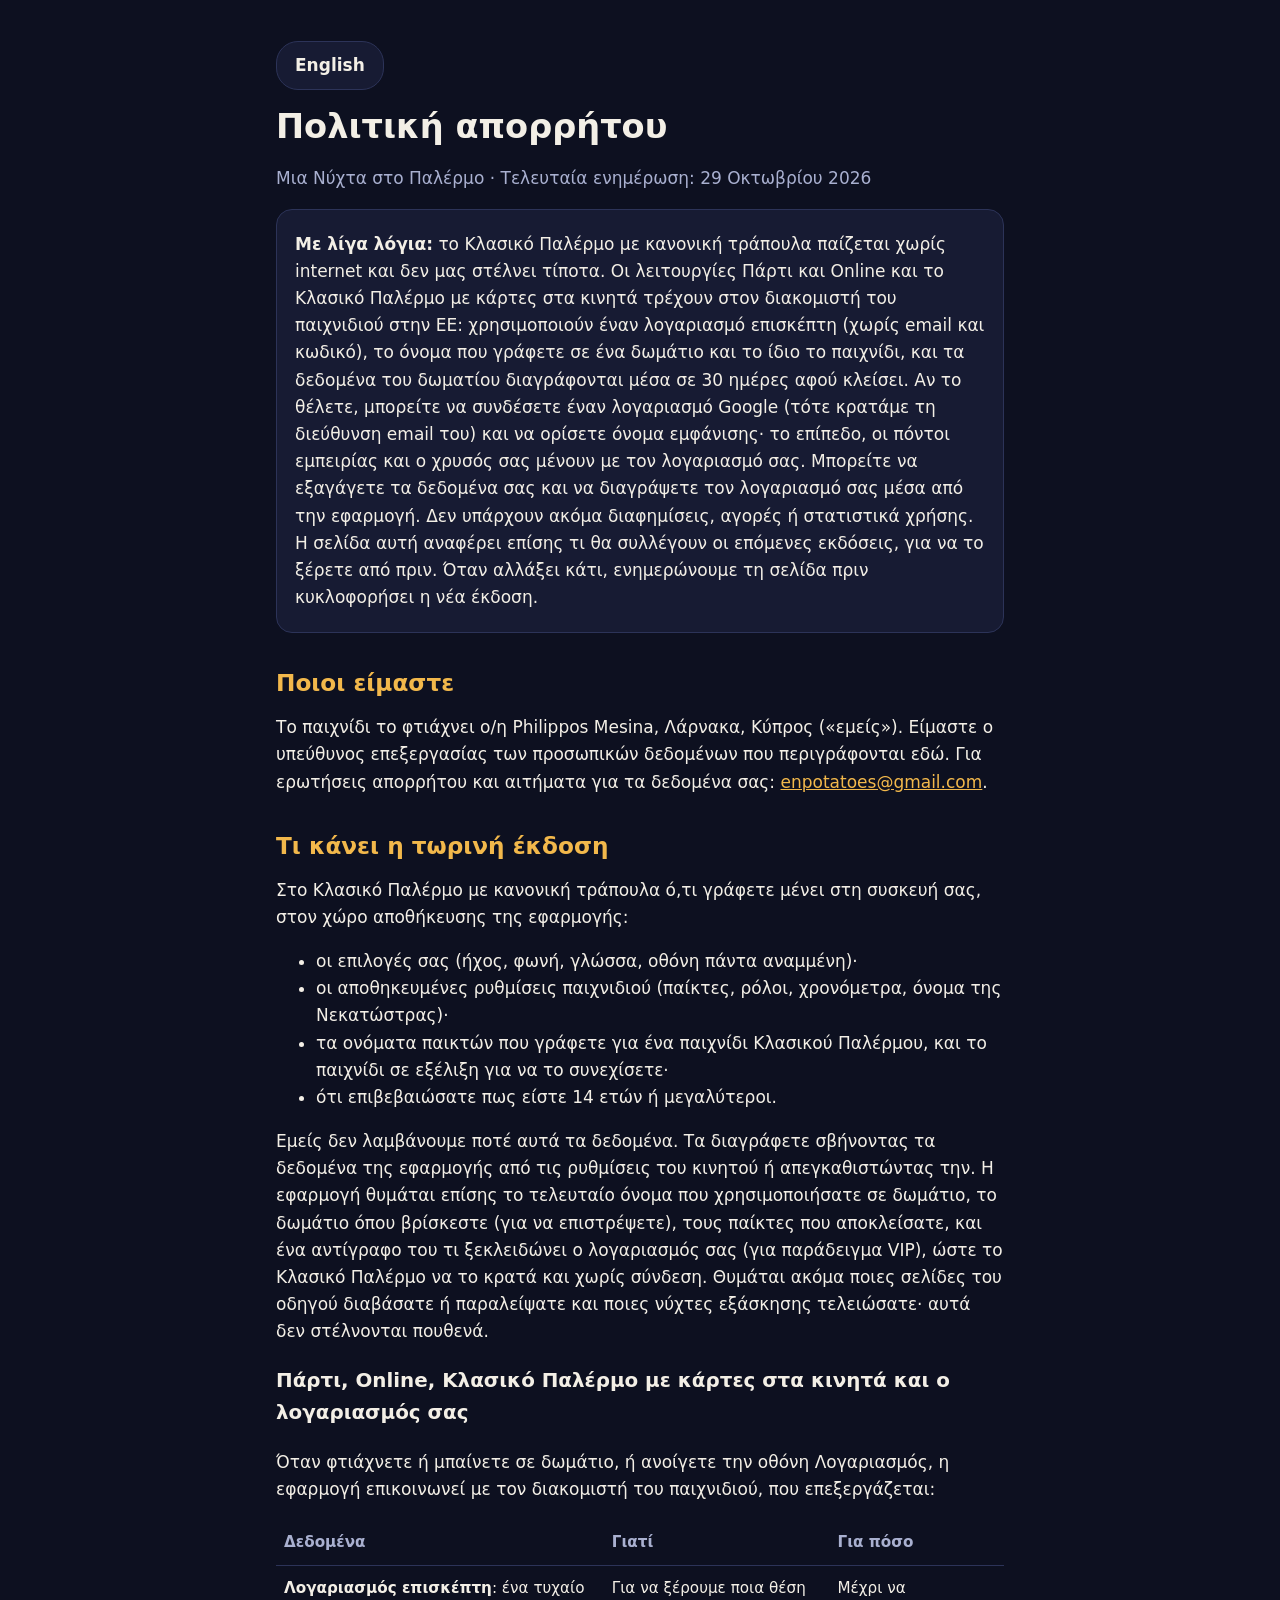
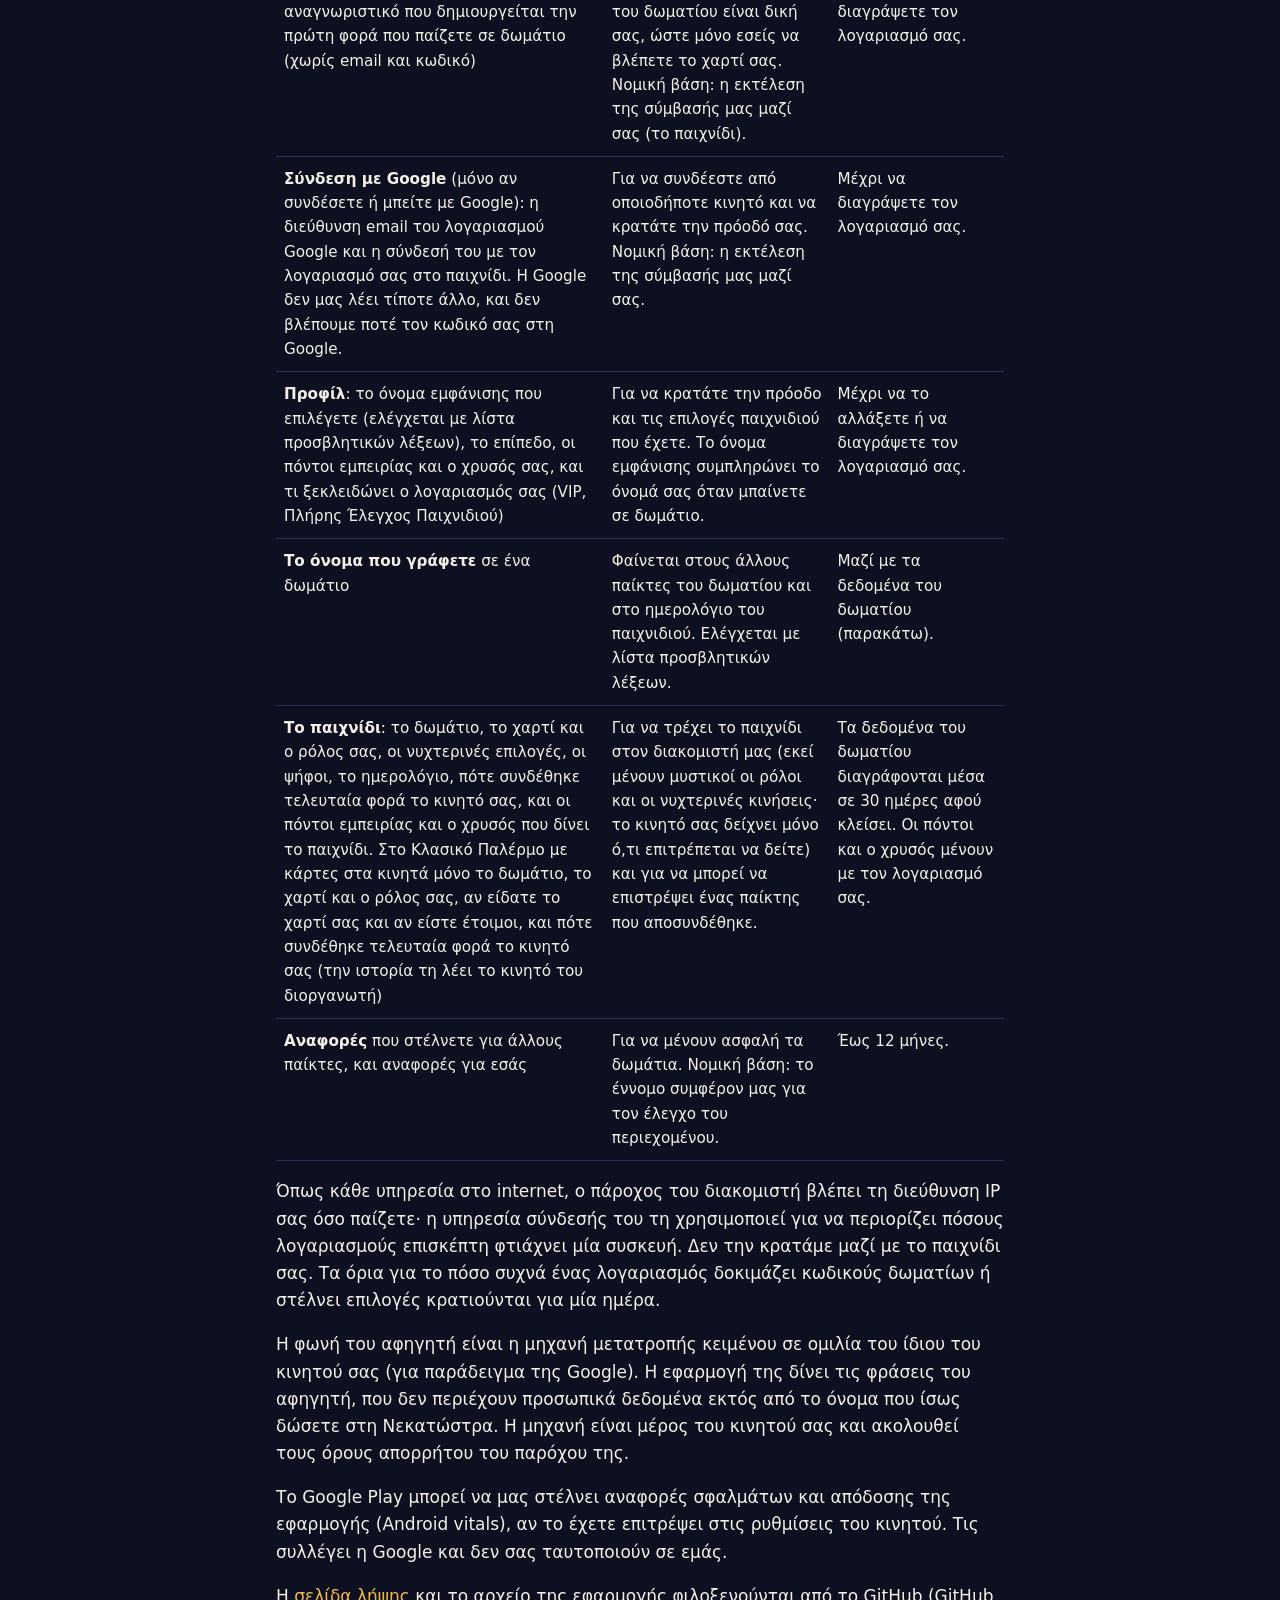
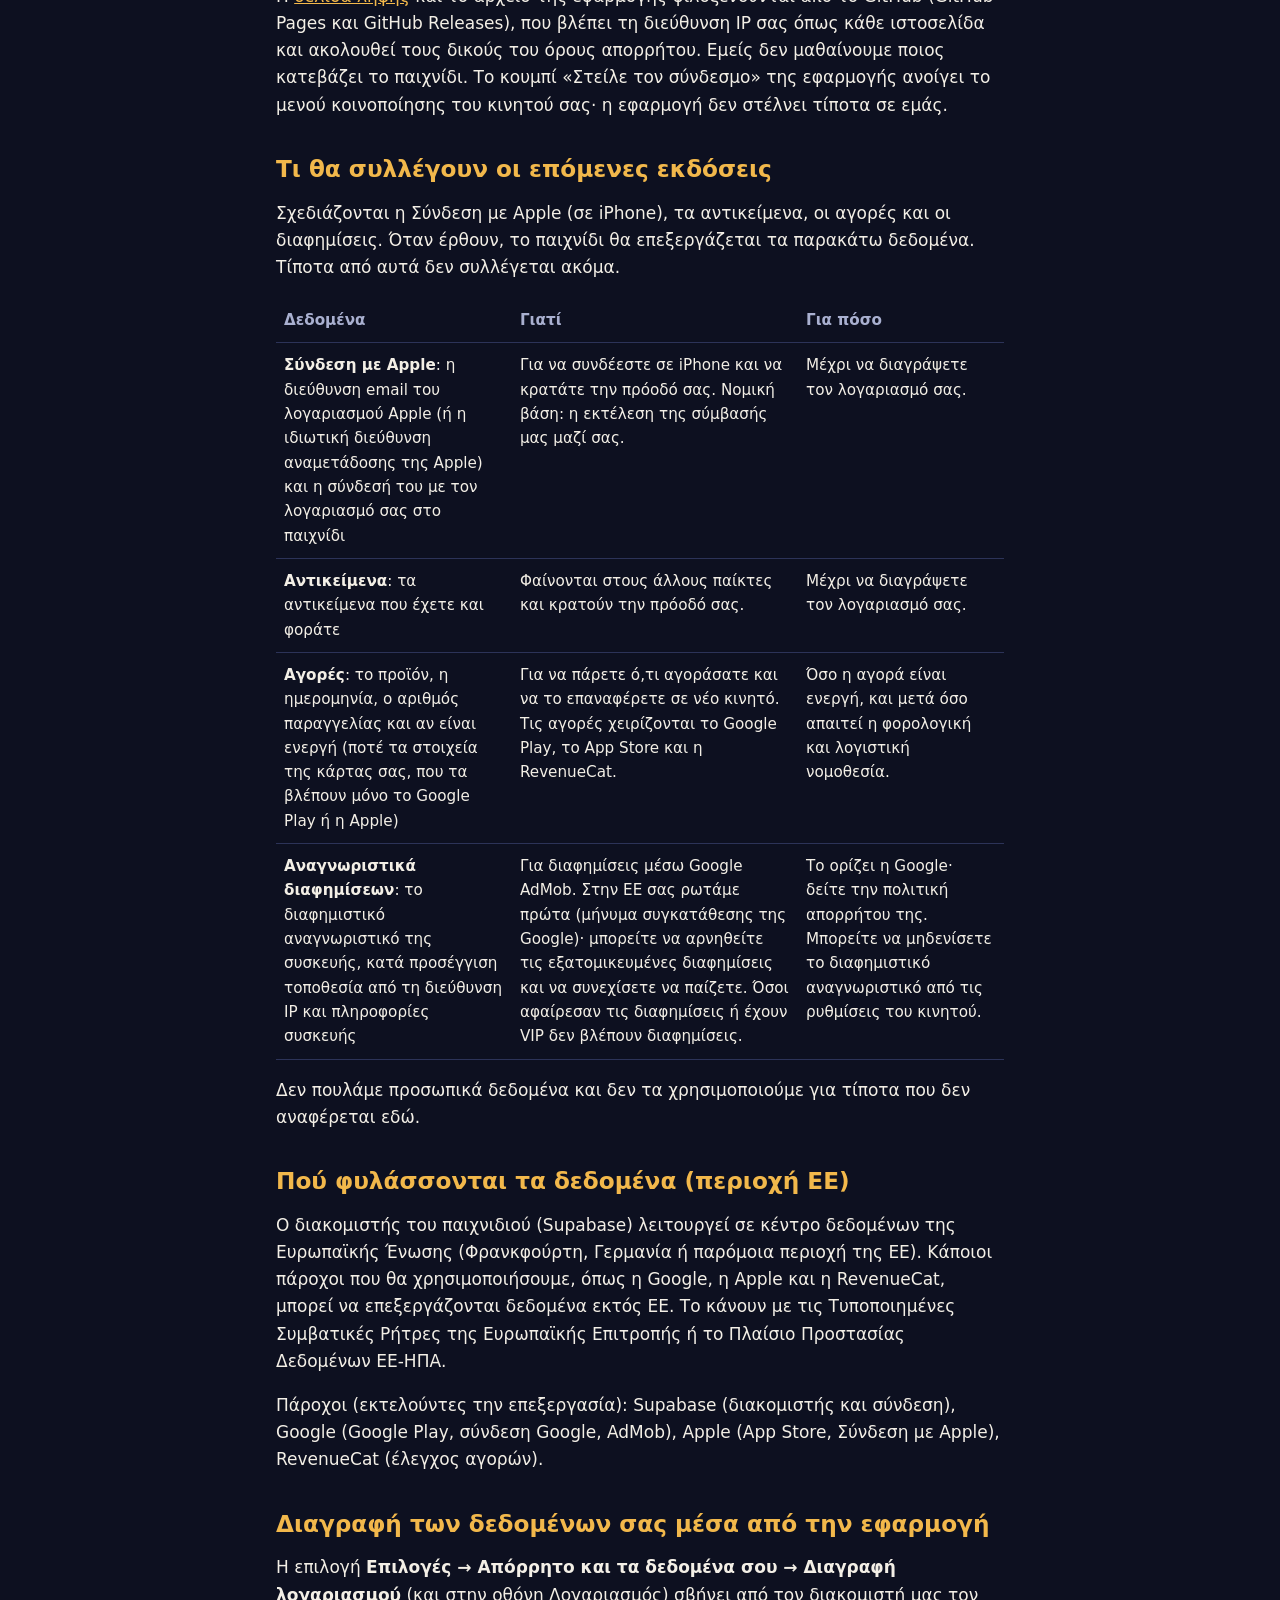
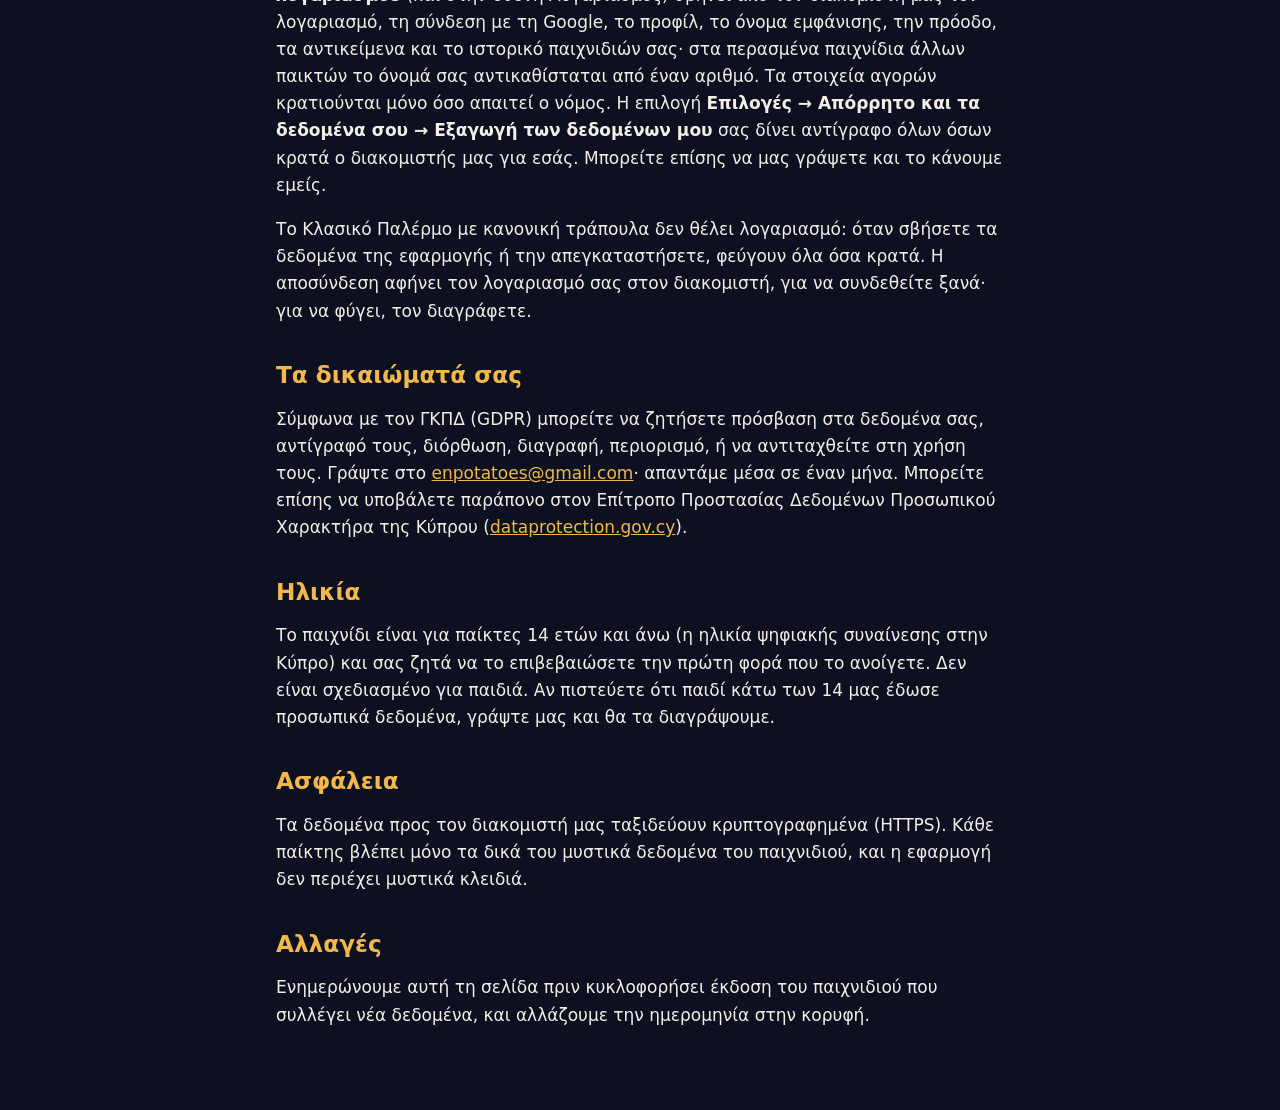
==== commit 8447e113: "Add download page" ====
--- a/el/index.html
+++ b/el/index.html
@@ -13,7 +13,7 @@
   <p><a class="lang" href="../" hreflang="en" lang="en">English</a></p>
 
   <h1>Πολιτική απορρήτου</h1>
-  <p class="muted">Μια Νύχτα στο Παλέρμο · Τελευταία ενημέρωση: 26 Οκτωβρίου 2026</p>
+  <p class="muted">Μια Νύχτα στο Παλέρμο · Τελευταία ενημέρωση: 29 Οκτωβρίου 2026</p>
 
   <div class="box">
     <p><strong>Με λίγα λόγια:</strong> το Κλασικό Παλέρμο με κανονική τράπουλα παίζεται χωρίς internet και δεν μας
@@ -114,6 +114,10 @@
     ίσως δώσετε στη Νεκατώστρα. Η μηχανή είναι μέρος του κινητού σας και ακολουθεί τους όρους απορρήτου του παρόχου της.</p>
   <p>Το Google Play μπορεί να μας στέλνει αναφορές σφαλμάτων και απόδοσης της εφαρμογής (Android vitals), αν το έχετε
     επιτρέψει στις ρυθμίσεις του κινητού. Τις συλλέγει η Google και δεν σας ταυτοποιούν σε εμάς.</p>
+  <p>Η <a href="../download/">σελίδα λήψης</a> και το αρχείο της εφαρμογής φιλοξενούνται από το GitHub (GitHub Pages
+    και GitHub Releases), που βλέπει τη διεύθυνση IP σας όπως κάθε ιστοσελίδα και ακολουθεί τους δικούς του όρους
+    απορρήτου. Εμείς δεν μαθαίνουμε ποιος κατεβάζει το παιχνίδι. Το κουμπί «Στείλε τον σύνδεσμο» της εφαρμογής ανοίγει
+    το μενού κοινοποίησης του κινητού σας· η εφαρμογή δεν στέλνει τίποτα σε εμάς.</p>
 
   <h2>Τι θα συλλέγουν οι επόμενες εκδόσεις</h2>
   <p>Σχεδιάζονται η Σύνδεση με Apple (σε iPhone), τα αντικείμενα, οι αγορές και οι διαφημίσεις. Όταν έρθουν, το
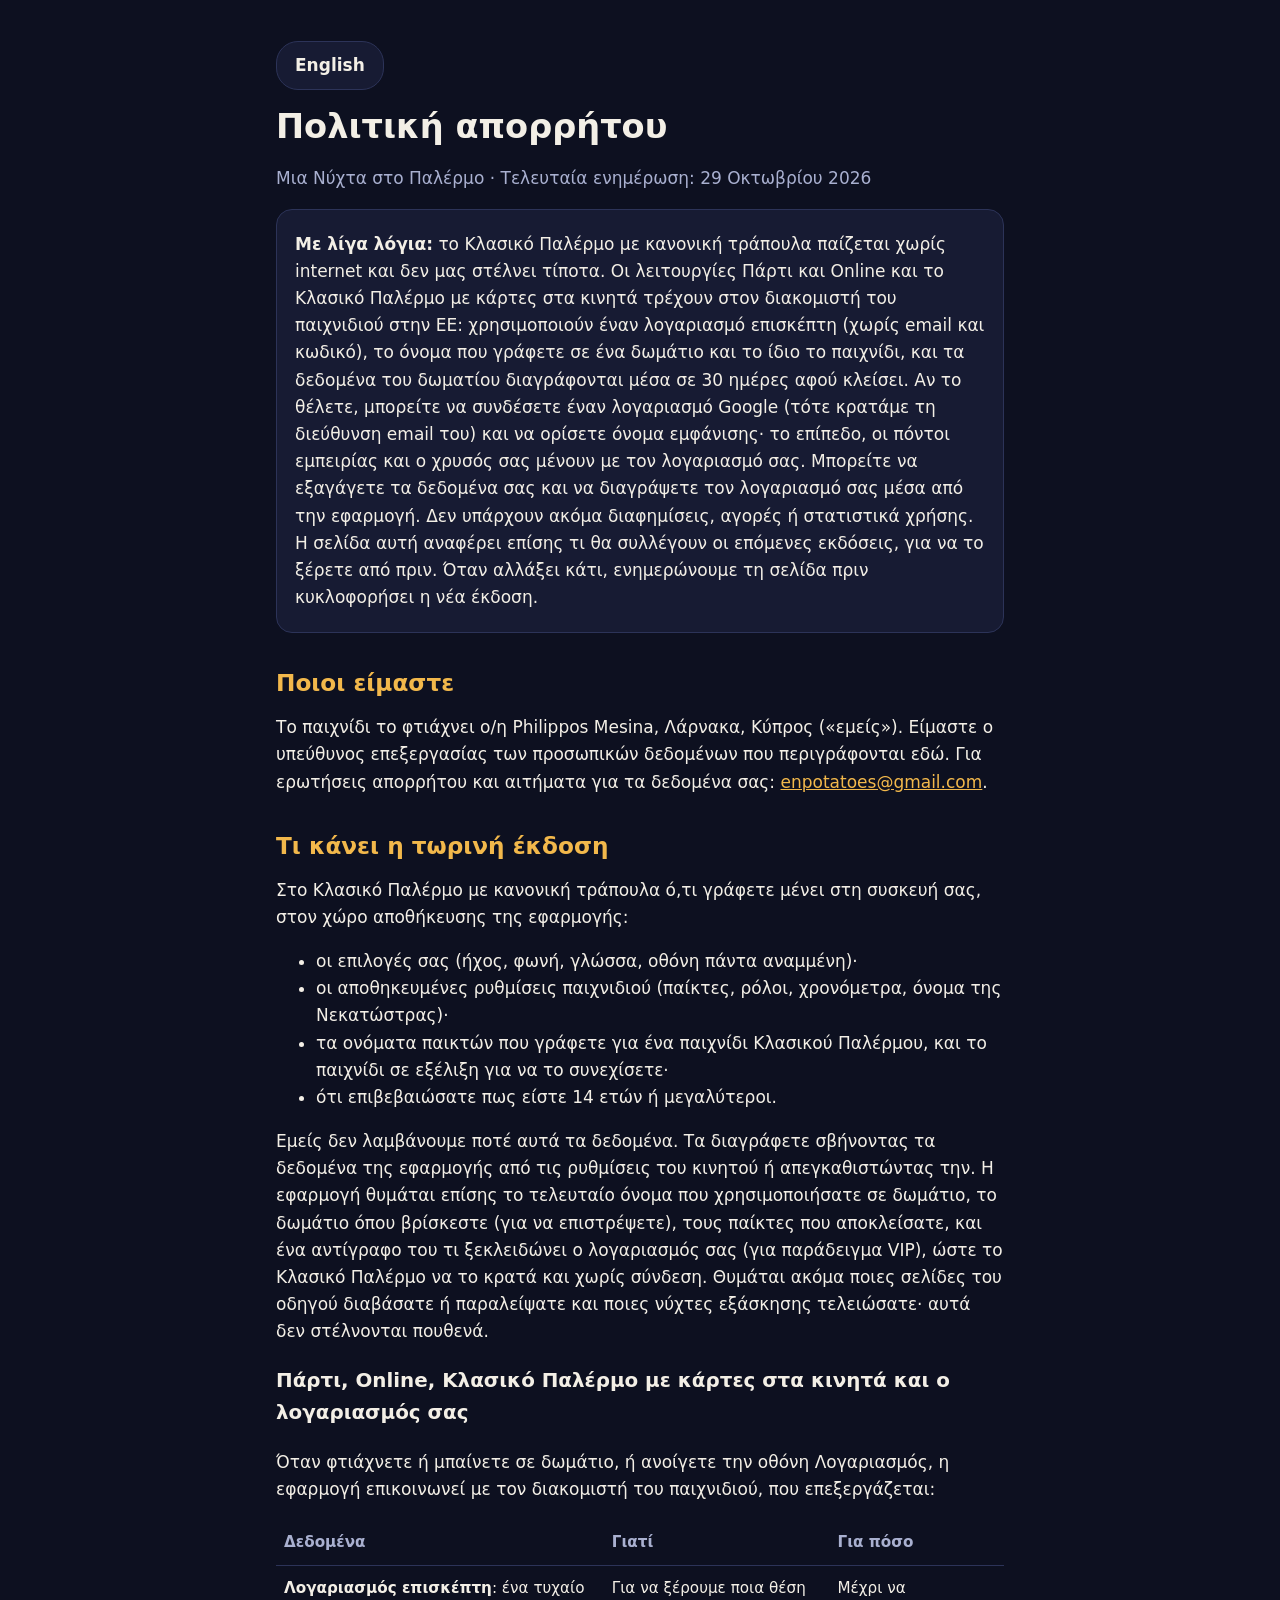
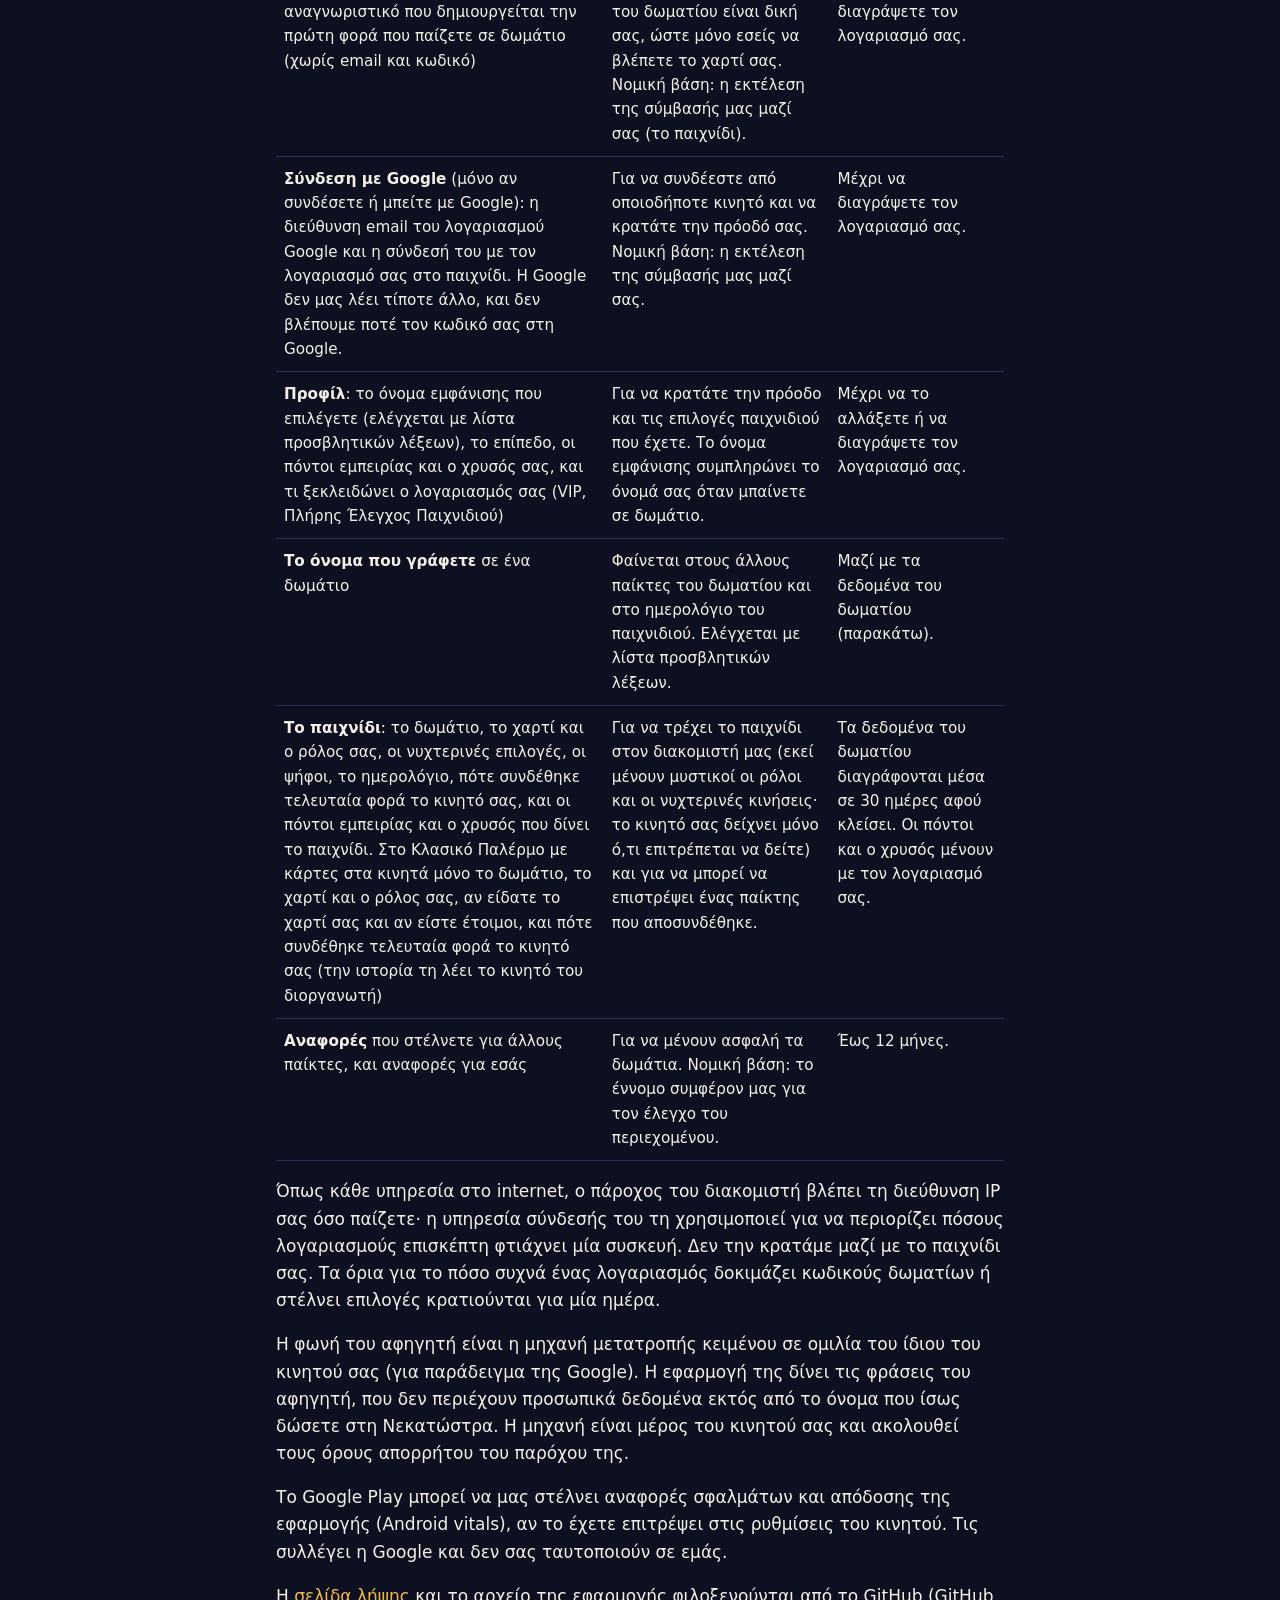
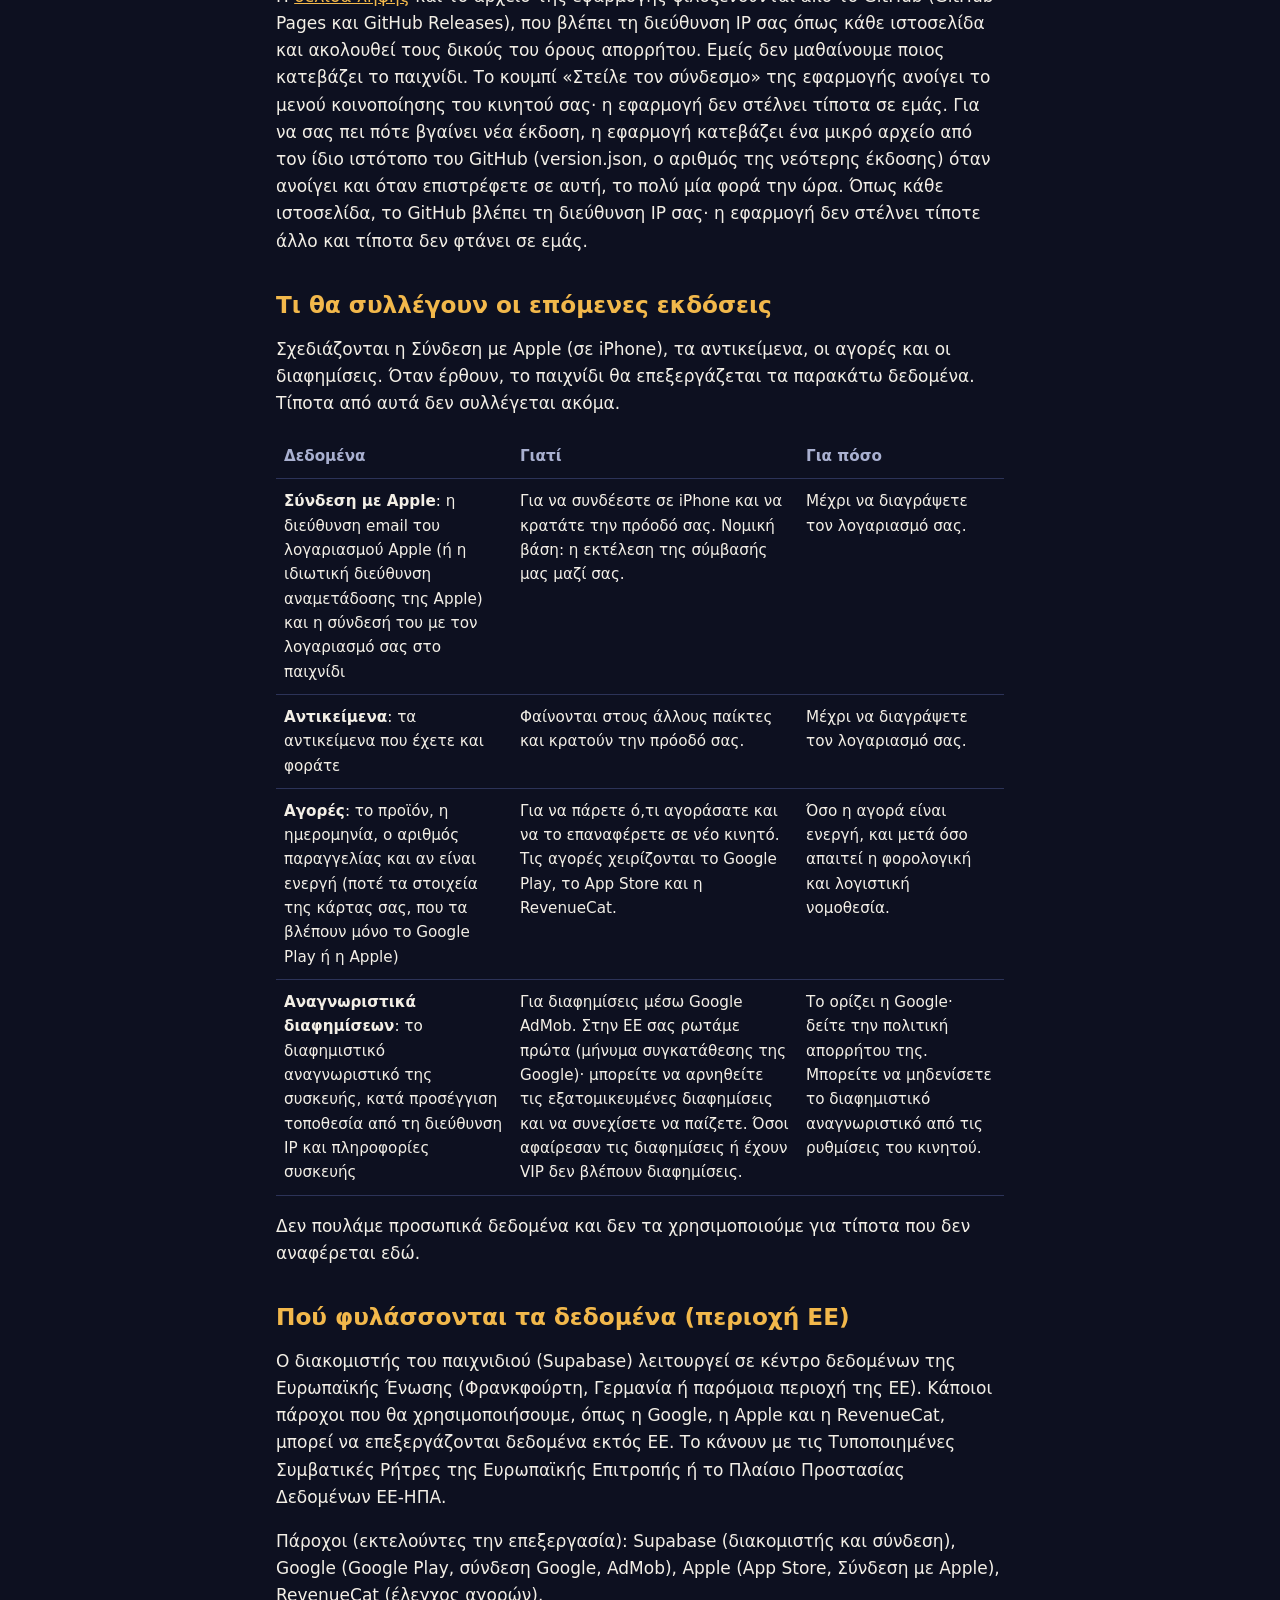
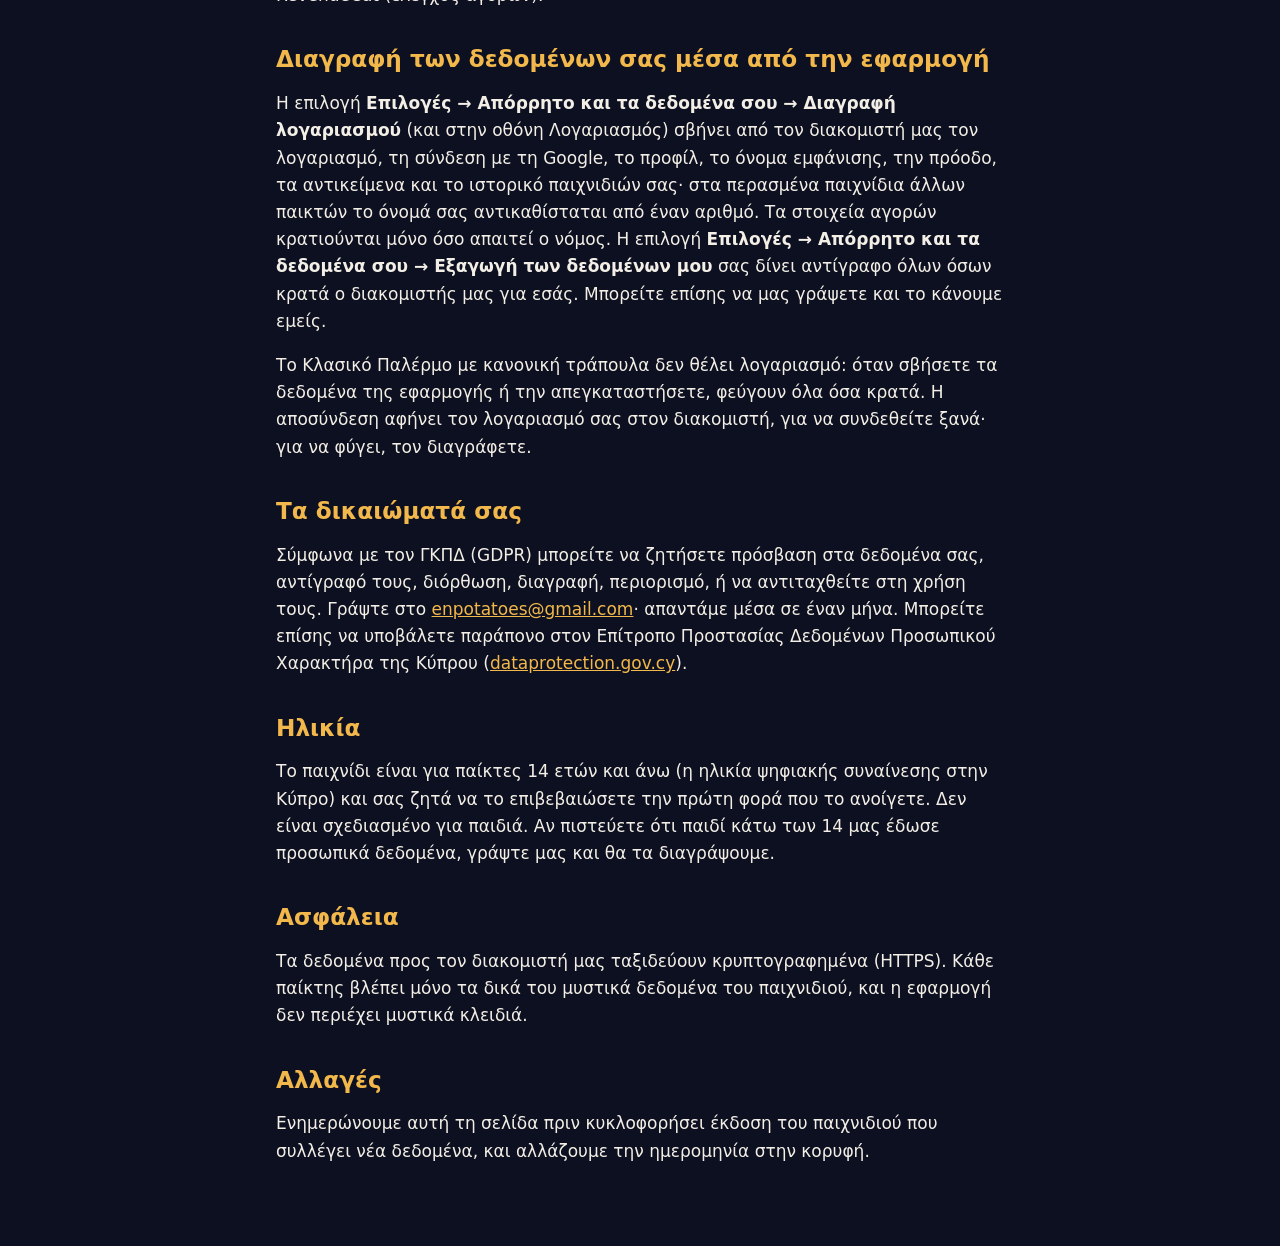
==== commit 2cfceed5: "Version 0.3.1" ====
--- a/el/index.html
+++ b/el/index.html
@@ -117,7 +117,10 @@
   <p>Η <a href="../download/">σελίδα λήψης</a> και το αρχείο της εφαρμογής φιλοξενούνται από το GitHub (GitHub Pages
     και GitHub Releases), που βλέπει τη διεύθυνση IP σας όπως κάθε ιστοσελίδα και ακολουθεί τους δικούς του όρους
     απορρήτου. Εμείς δεν μαθαίνουμε ποιος κατεβάζει το παιχνίδι. Το κουμπί «Στείλε τον σύνδεσμο» της εφαρμογής ανοίγει
-    το μενού κοινοποίησης του κινητού σας· η εφαρμογή δεν στέλνει τίποτα σε εμάς.</p>
+    το μενού κοινοποίησης του κινητού σας· η εφαρμογή δεν στέλνει τίποτα σε εμάς. Για να σας πει πότε βγαίνει νέα
+    έκδοση, η εφαρμογή κατεβάζει ένα μικρό αρχείο από τον ίδιο ιστότοπο του GitHub (version.json, ο αριθμός της
+    νεότερης έκδοσης) όταν ανοίγει και όταν επιστρέφετε σε αυτή, το πολύ μία φορά την ώρα. Όπως κάθε ιστοσελίδα, το
+    GitHub βλέπει τη διεύθυνση IP σας· η εφαρμογή δεν στέλνει τίποτε άλλο και τίποτα δεν φτάνει σε εμάς.</p>
 
   <h2>Τι θα συλλέγουν οι επόμενες εκδόσεις</h2>
   <p>Σχεδιάζονται η Σύνδεση με Apple (σε iPhone), τα αντικείμενα, οι αγορές και οι διαφημίσεις. Όταν έρθουν, το
